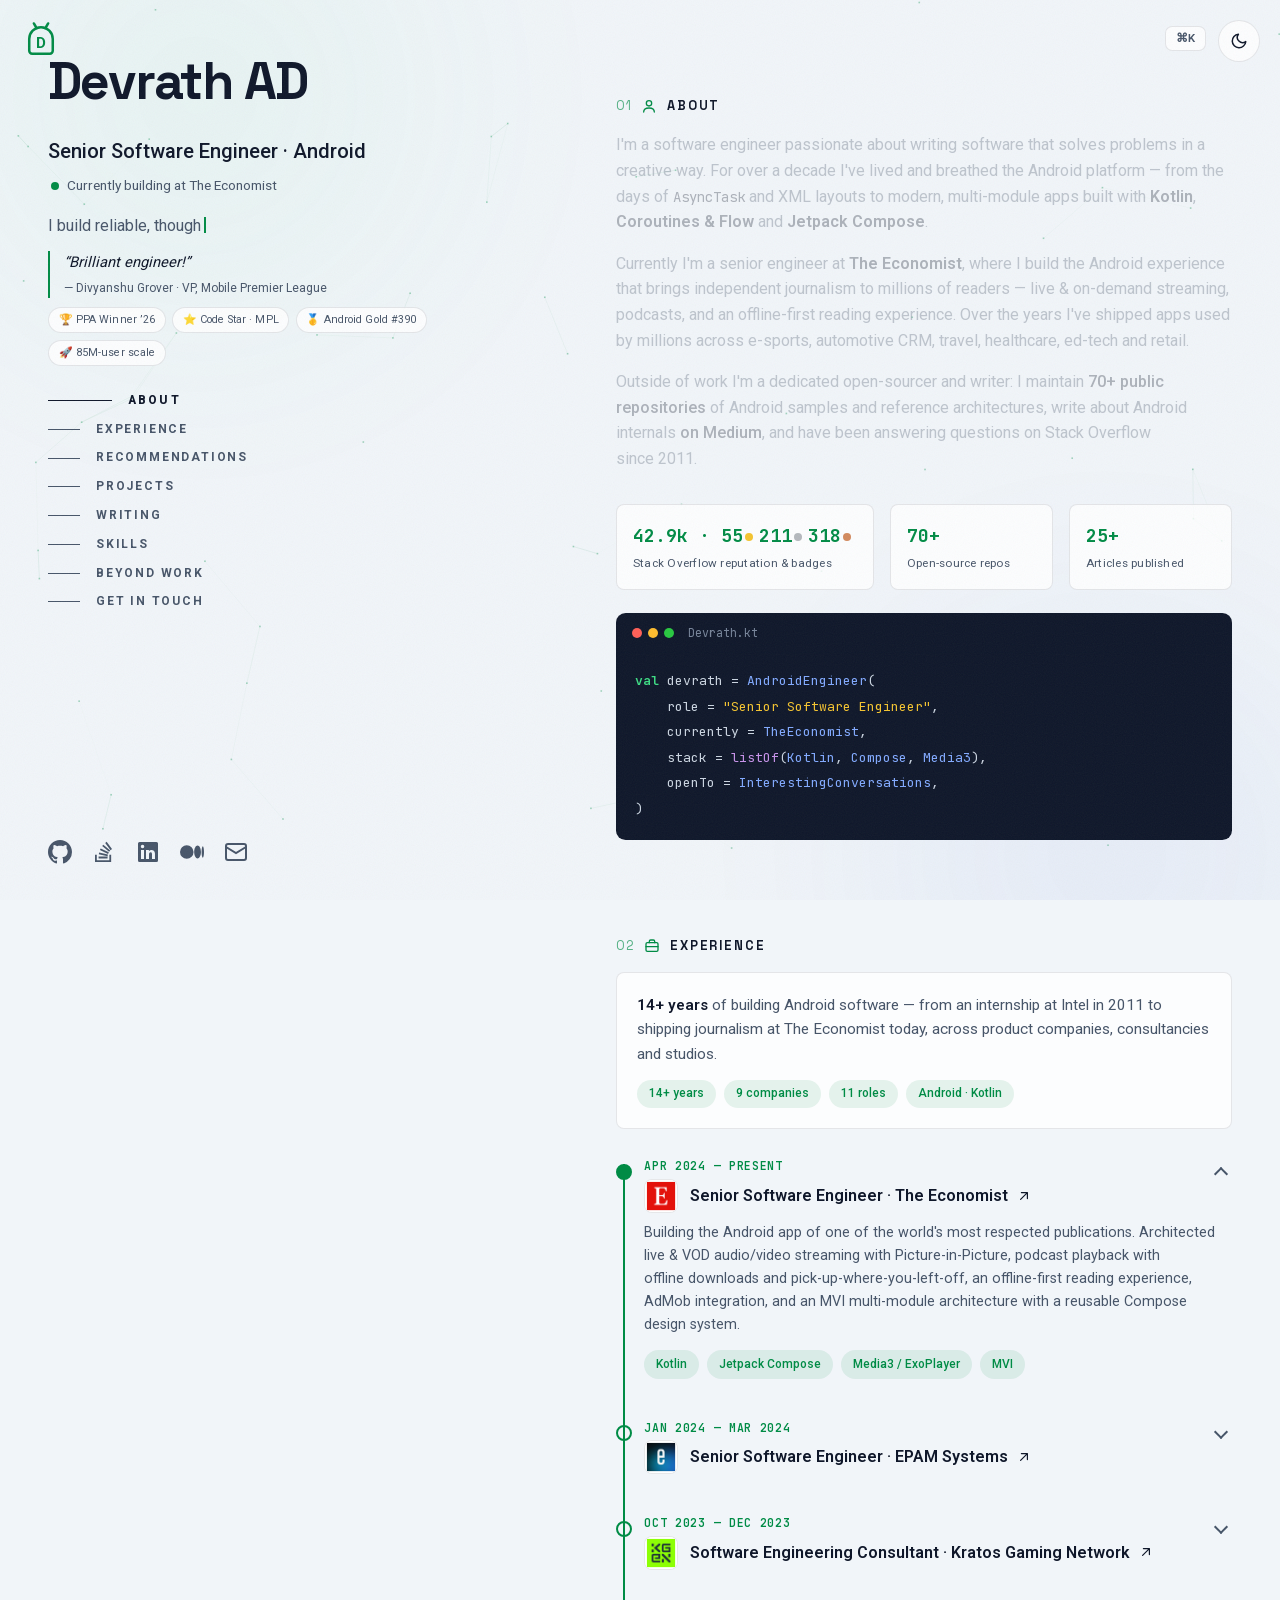
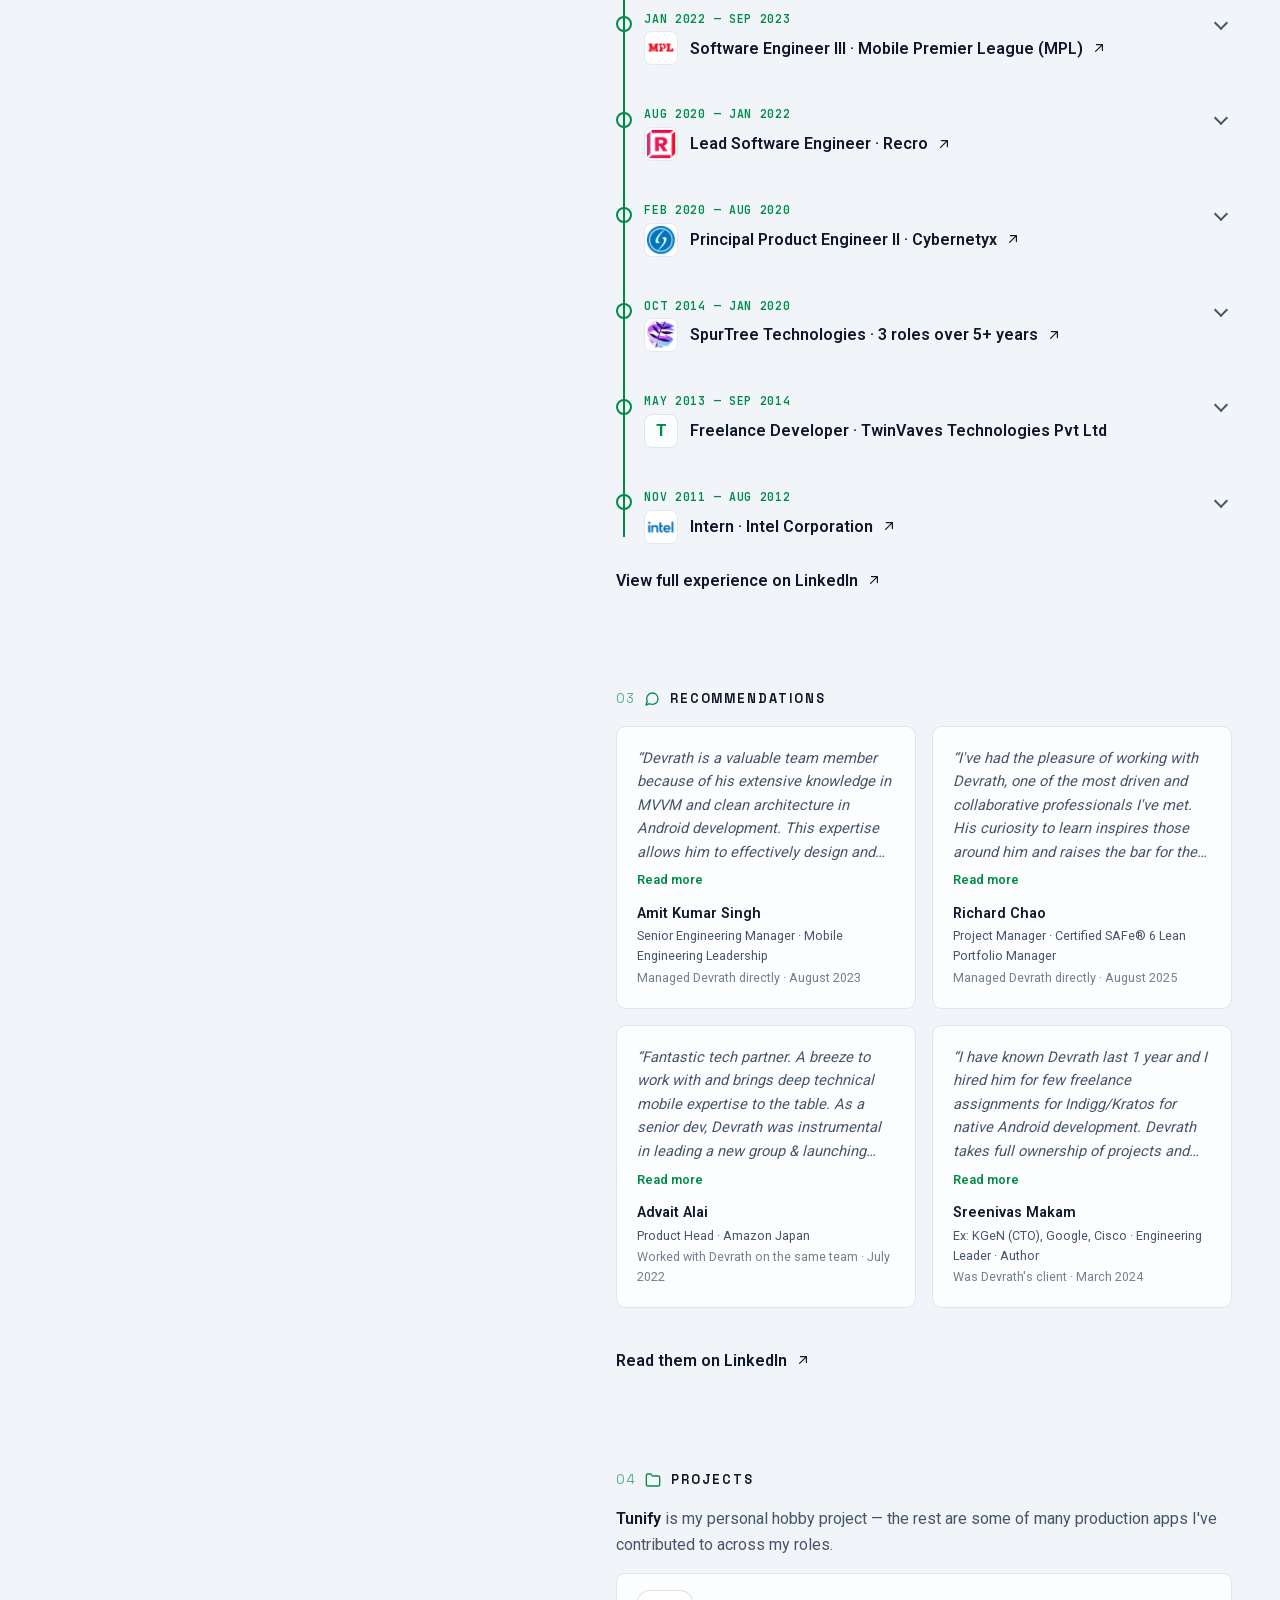
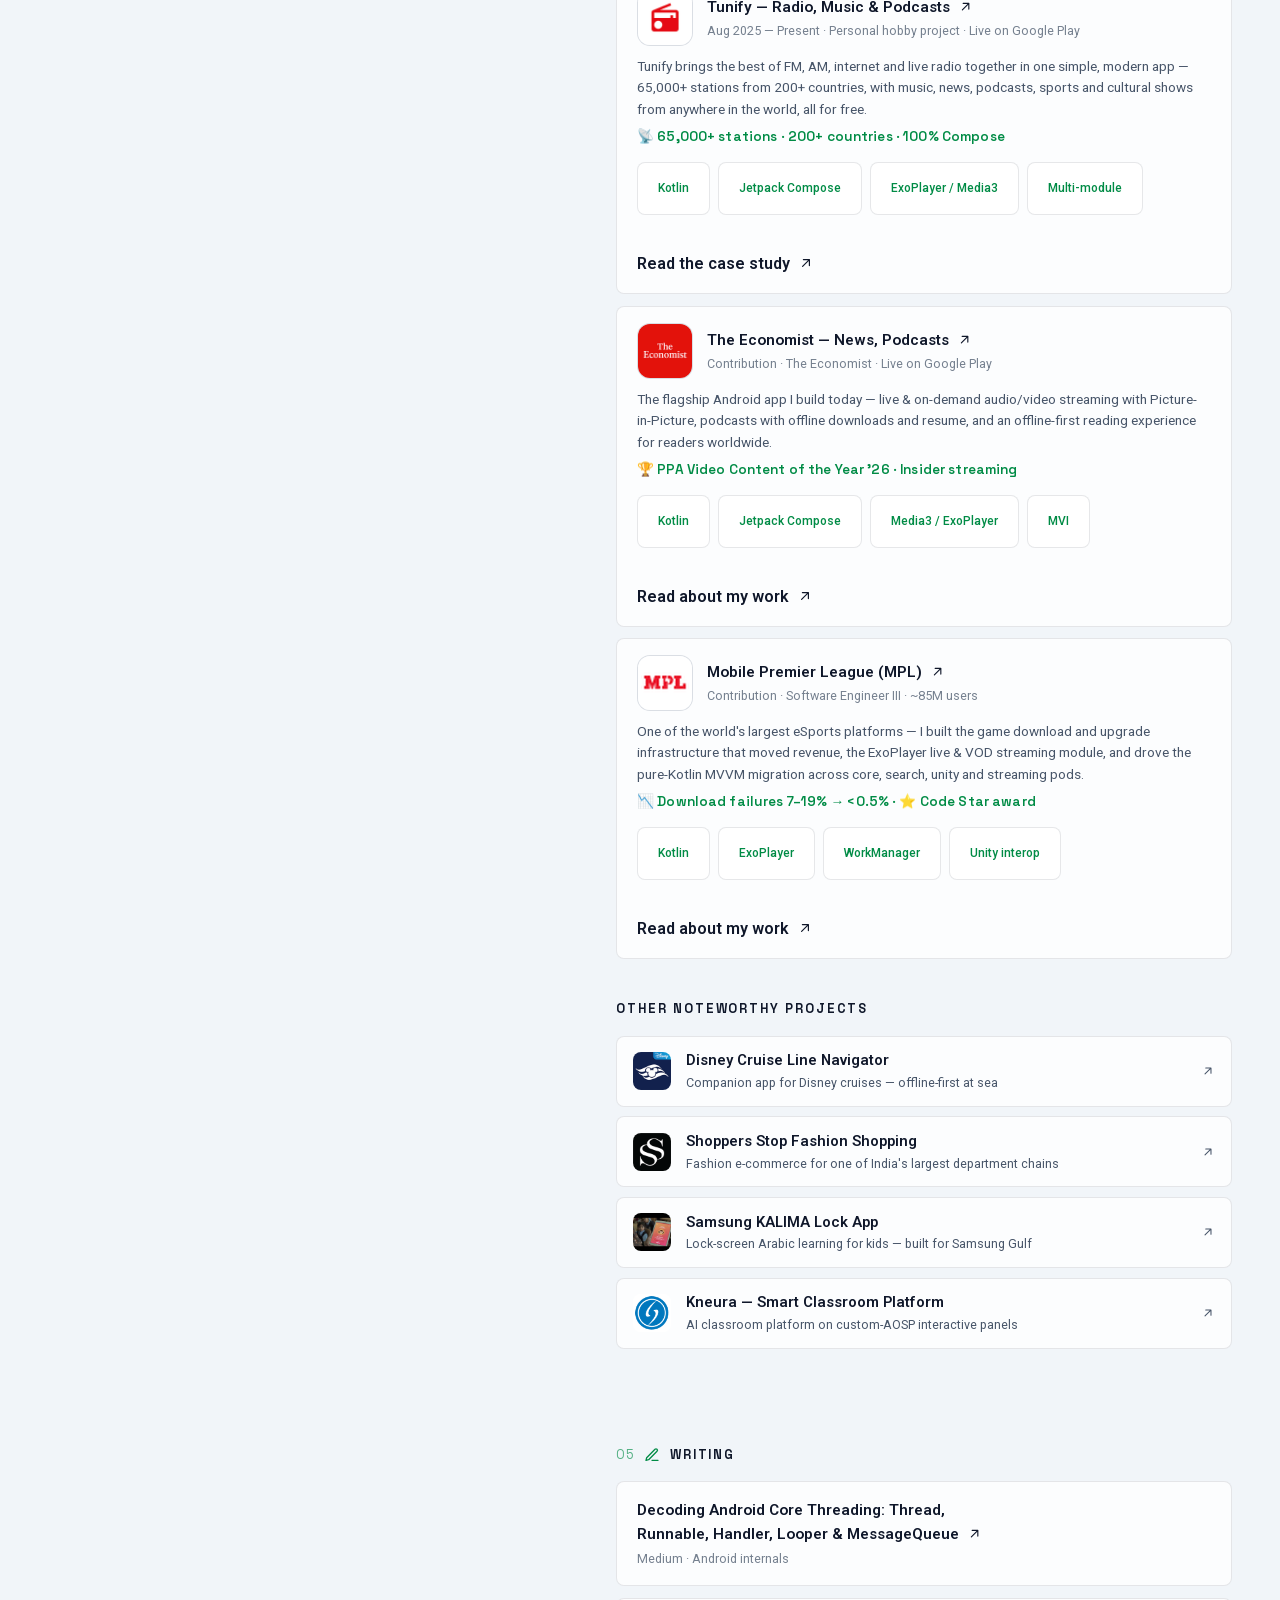
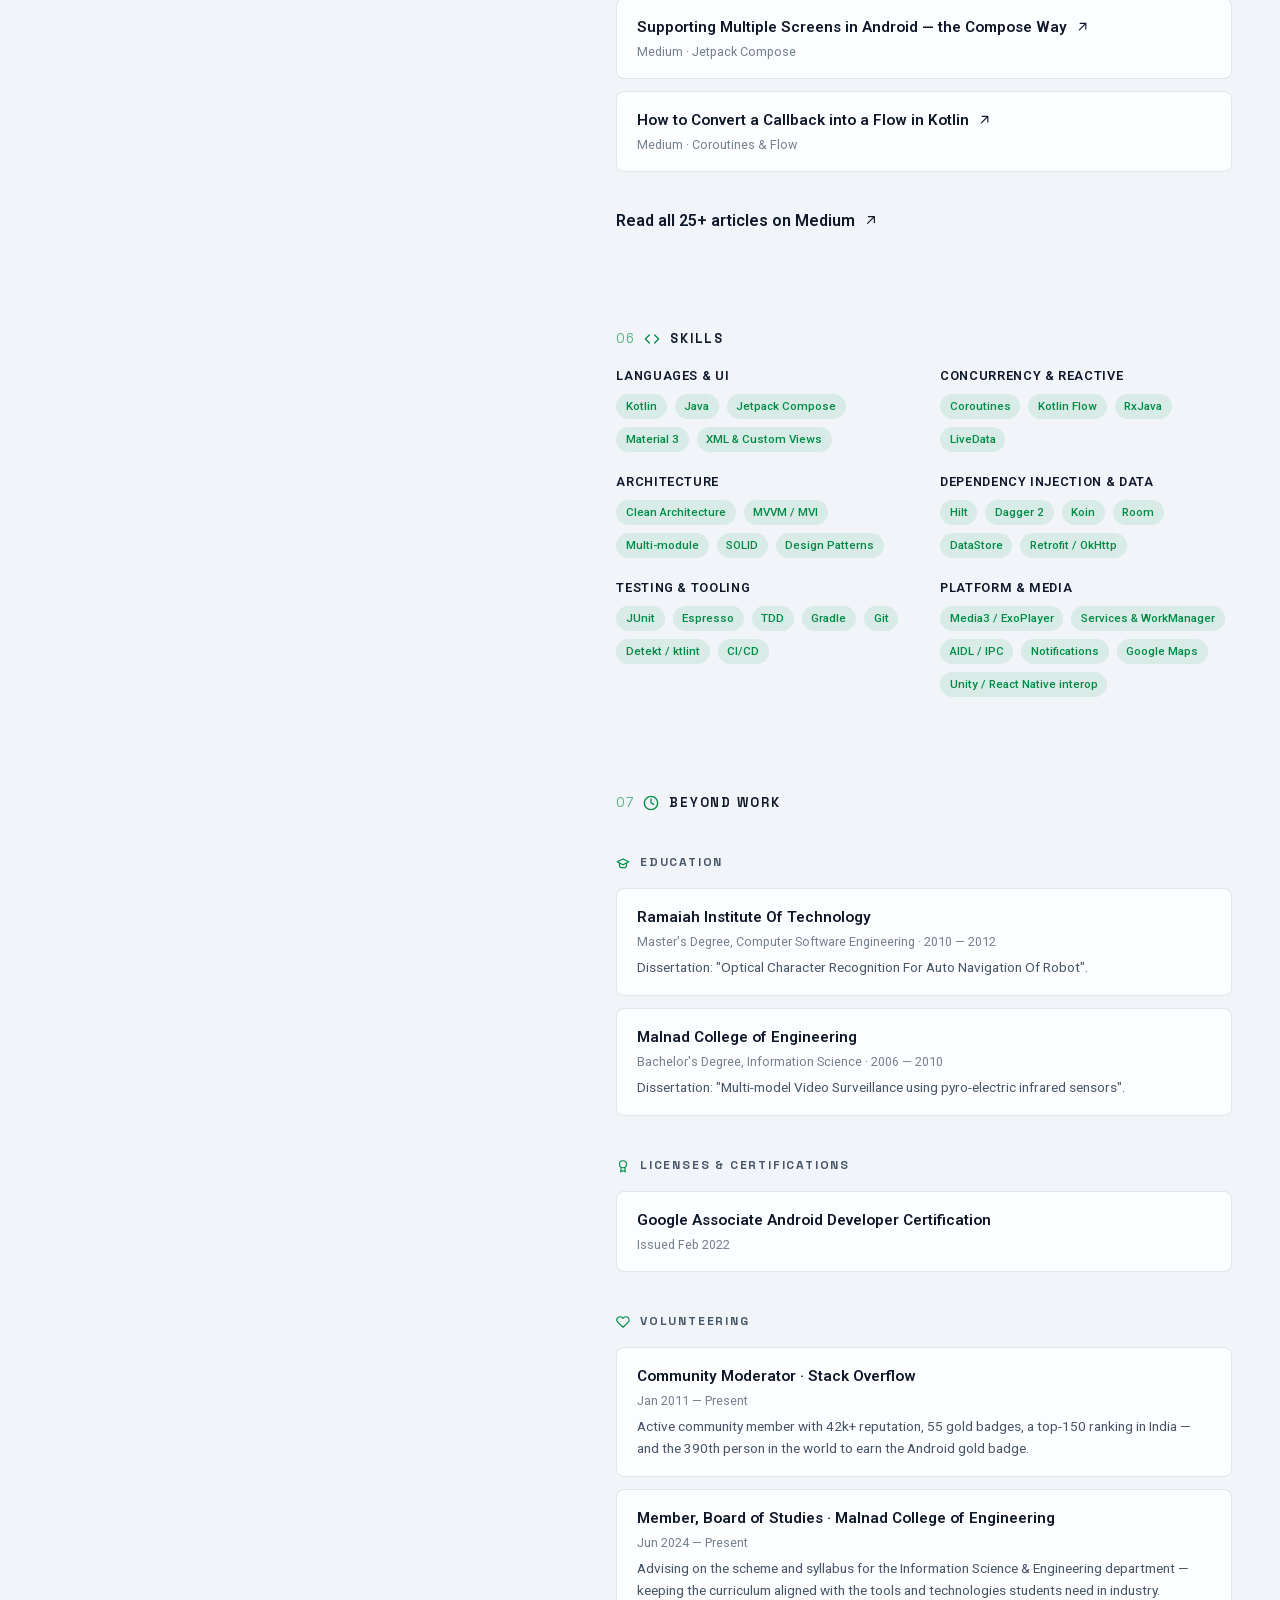
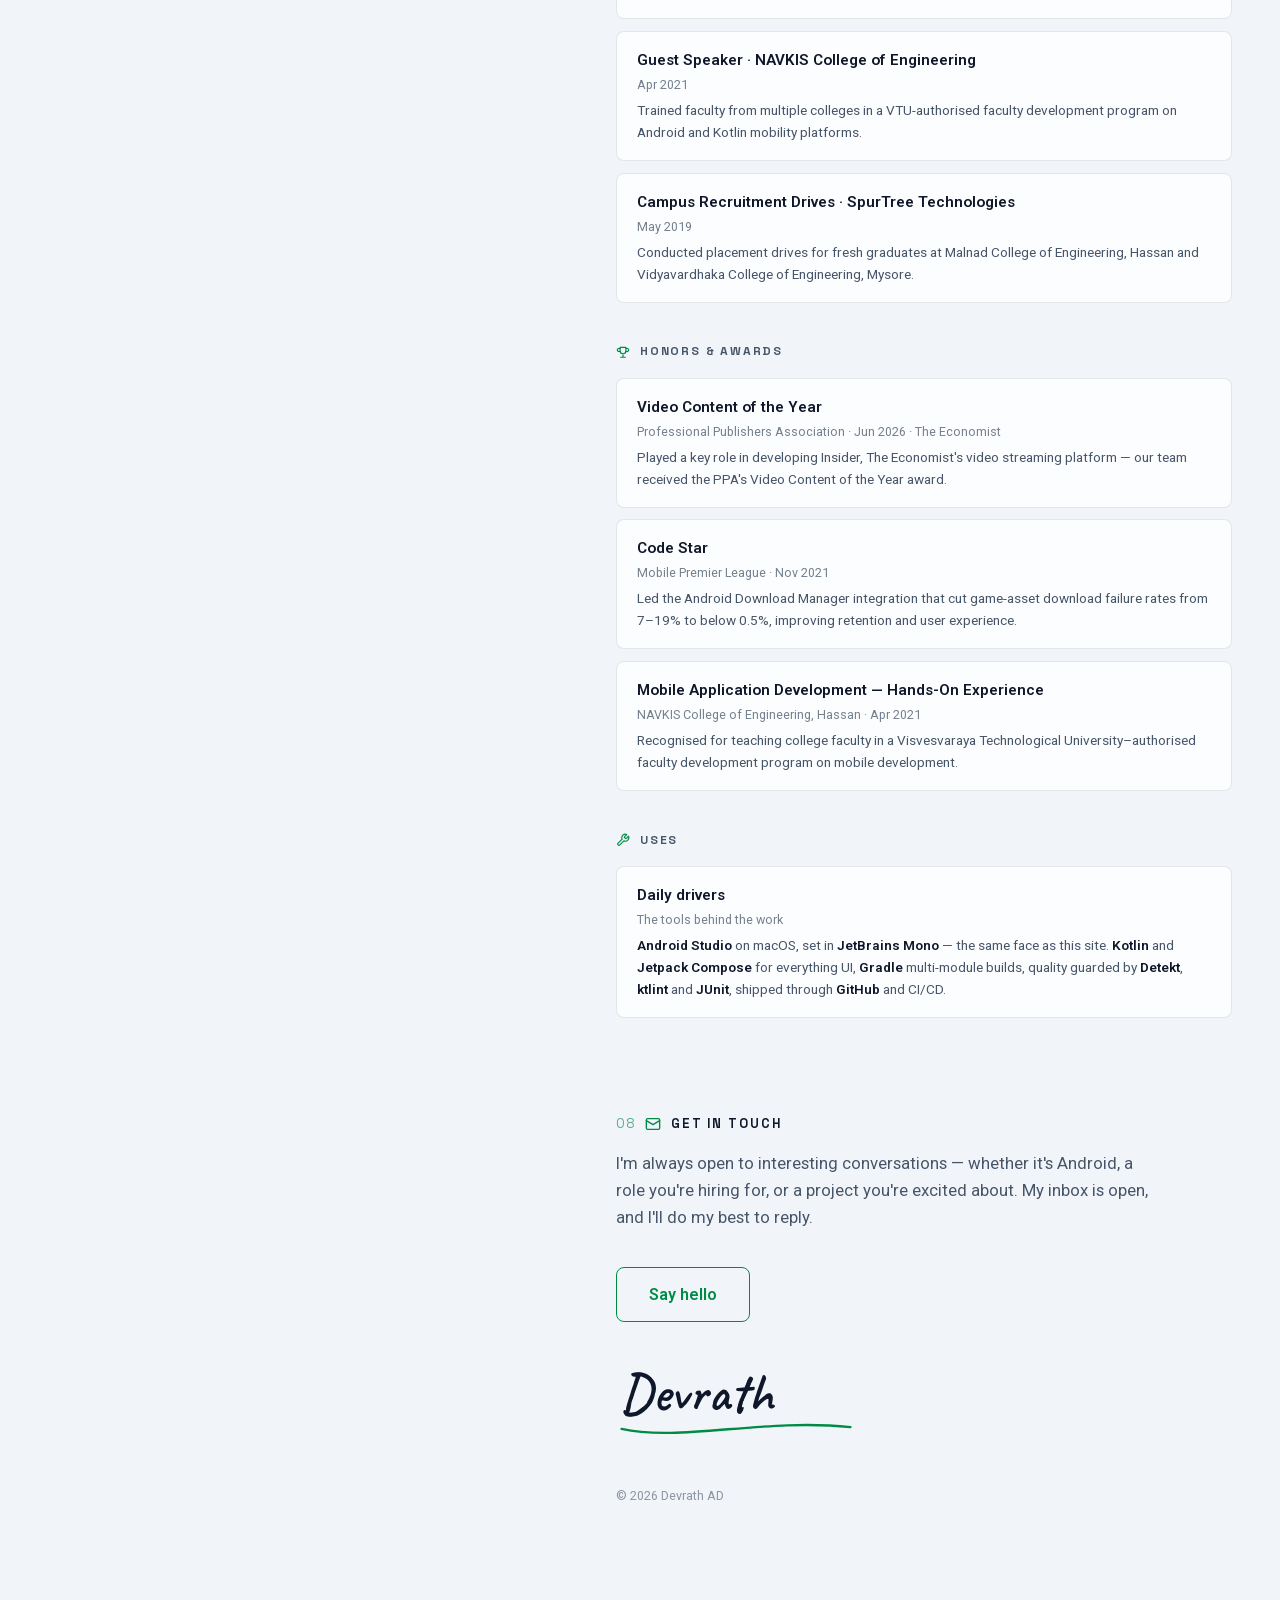
==== index.html @ 899cbca6 "New brand mark: Android head outline with D inside, replacing the hexagon - Loader, corner monogram " ====
<!DOCTYPE html>
<html lang="en">
<head>
  <meta charset="UTF-8" />
  <meta name="viewport" content="width=device-width, initial-scale=1.0" />
  <title>Devrath AD — Android Engineer</title>
  <meta name="description" content="Devrath AD is a senior software engineer specialising in Android — Kotlin, Jetpack Compose and clean architecture. Currently building at The Economist." />
  <meta name="author" content="Devrath AD" />
  <meta name="theme-color" content="#0f172a" />
  <link rel="canonical" href="https://devrath.me/" />
  <link rel="manifest" href="manifest.json" />
  <link rel="apple-touch-icon" href="icons/apple-touch-icon.png" />
  <meta property="og:title" content="Devrath AD — Android Engineer" />
  <meta property="og:description" content="Senior software engineer specialising in Android — Kotlin, Jetpack Compose and clean architecture." />
  <meta property="og:url" content="https://devrath.me" />
  <meta property="og:type" content="website" />
  <meta property="og:image" content="https://devrath.me/og-image.png?v=4" />
  <meta property="og:image:width" content="900" />
  <meta property="og:image:height" content="1200" />
  <meta name="twitter:card" content="summary_large_image" />
  <meta name="twitter:site" content="@Devrath_Dev" />
  <meta name="twitter:image" content="https://devrath.me/og-image.png?v=4" />
  <link rel="icon" href="data:image/svg+xml,<svg xmlns='http://www.w3.org/2000/svg' viewBox='0 0 24 24' fill='%233DDC84'><path d='M17.6 9.48l1.84-3.18c.16-.31.04-.69-.26-.85-.29-.15-.65-.06-.83.22l-1.88 3.24a11.46 11.46 0 0 0-8.94 0L5.65 5.67c-.19-.29-.58-.38-.87-.2-.28.18-.37.54-.22.83l1.84 3.18C3.45 11.15 1.5 13.09 1.5 16h21c0-2.91-1.95-4.85-4.9-6.52zM7 14.25c-.69 0-1.25-.56-1.25-1.25s.56-1.25 1.25-1.25 1.25.56 1.25 1.25-.56 1.25-1.25 1.25zm10 0c-.69 0-1.25-.56-1.25-1.25s.56-1.25 1.25-1.25 1.25.56 1.25 1.25-.56 1.25-1.25 1.25z'/></svg>" />
  <link rel="preload" href="fonts/roboto.woff2" as="font" type="font/woff2" crossorigin />
  <link rel="preload" href="fonts/space-grotesk.woff2" as="font" type="font/woff2" crossorigin />
  <link rel="preload" href="fonts/jetbrains-mono.woff2" as="font" type="font/woff2" crossorigin />
  <script type="application/ld+json">
  {
    "@context": "https://schema.org",
    "@type": "Person",
    "name": "Devrath AD",
    "jobTitle": "Senior Software Engineer",
    "worksFor": { "@type": "Organization", "name": "The Economist" },
    "address": { "@type": "PostalAddress", "addressLocality": "Bengaluru", "addressCountry": "IN" },
    "url": "https://devrath.me",
    "image": "https://devrath.me/og-image.png",
    "email": "mailto:devrath.dev595@gmail.com",
    "sameAs": [
      "https://github.com/devrath",
      "https://www.linkedin.com/in/devrath-ad-01b59022/",
      "https://stackoverflow.com/users/1083093/devrath",
      "https://medium.com/@devrath.dev595"
    ],
    "knowsAbout": ["Android", "Kotlin", "Jetpack Compose", "Clean Architecture"],
    "alumniOf": [
      { "@type": "CollegeOrUniversity", "name": "Ramaiah Institute Of Technology" },
      { "@type": "CollegeOrUniversity", "name": "Malnad College of Engineering" }
    ]
  }
  </script>
  <script>(()=>{const s=localStorage.getItem("theme");if(s?s==="light":matchMedia("(prefers-color-scheme: light)").matches)document.documentElement.setAttribute("data-theme","light");})();</script>
  <link rel="stylesheet" href="styles.css?v=45" />
</head>
<body class="loading">
  <a class="skip-link" href="#about">Skip to content</a>
  <div id="loader" aria-hidden="true">
    <svg viewBox="0 0 100 100" role="img" aria-label="Loading">
      <path class="hex" fill="none" stroke="currentColor" stroke-width="5" stroke-linecap="round" stroke-linejoin="round"
            d="M 22,78 L 22,50 A 28,28 0 0 1 78,50 L 78,78 A 7,7 0 0 1 71,85 L 29,85 A 7,7 0 0 1 22,78 Z M 40,25 L 33,13 M 60,25 L 67,13" />
      <text class="hex-letter" x="50" y="59" dy="0.36em" text-anchor="middle">D</text>
    </svg>
  </div>
  <noscript><style>#loader{display:none}#monogram{opacity:1 !important}</style></noscript>
  <div id="aurora" aria-hidden="true"></div>
  <canvas id="constellation" aria-hidden="true"></canvas>
  <div id="grain" aria-hidden="true"></div>
  <div id="progress" aria-hidden="true"></div>

  <a id="monogram" href="#" aria-label="Devrath AD — back to top">
    <svg viewBox="0 0 100 100" width="42" height="42" aria-hidden="true">
      <path fill="none" stroke="currentColor" stroke-width="6" stroke-linecap="round" stroke-linejoin="round" d="M 22,78 L 22,50 A 28,28 0 0 1 78,50 L 78,78 A 7,7 0 0 1 71,85 L 29,85 A 7,7 0 0 1 22,78 Z M 40,25 L 33,13 M 60,25 L 67,13" />
      <text x="50" y="59" dy="0.36em" text-anchor="middle" font-size="36" font-weight="700" fill="currentColor">D</text>
    </svg>
  </a>

  <button id="palette-hint" type="button" aria-label="Open command palette" title="Command palette">⌘K</button>

  <button id="theme-toggle" aria-label="Switch between dark and light theme" title="Toggle theme">
    <svg class="icon-sun" width="18" height="18" viewBox="0 0 24 24" fill="none" stroke="currentColor" stroke-width="2" stroke-linecap="round" aria-hidden="true"><circle cx="12" cy="12" r="4"/><path d="M12 2v2M12 20v2M4.9 4.9l1.4 1.4M17.7 17.7l1.4 1.4M2 12h2M20 12h2M4.9 19.1l1.4-1.4M17.7 6.3l1.4-1.4"/></svg>
    <svg class="icon-moon" width="18" height="18" viewBox="0 0 24 24" fill="none" stroke="currentColor" stroke-width="2" stroke-linecap="round" stroke-linejoin="round" aria-hidden="true"><path d="M21 12.79A9 9 0 1 1 11.21 3 7 7 0 0 0 21 12.79z"/></svg>
  </button>

  <div class="layout">
    <!-- ============ LEFT / HEADER ============ -->
    <header class="sidebar">
      <div>
        <h1><a href="/">Devrath&nbsp;AD</a></h1>
        <h2>Senior Software Engineer · Android</h2>
        <p class="status"><span class="status-dot" aria-hidden="true"></span>Currently building at The Economist</p>
        <p class="tagline"><span id="tagline-text">I build reliable, thoughtfully-architected Android apps with Kotlin and Jetpack Compose.</span><span id="tagline-caret" aria-hidden="true"></span></p>

        <figure class="hero-quote">
          <blockquote id="hero-quote-text">“Brilliant engineer!”</blockquote>
          <figcaption id="hero-quote-by">— Divyanshu Grover · VP, Mobile Premier League</figcaption>
        </figure>

        <ul class="award-chips" aria-label="Highlights">
          <li title="Professional Publishers Association, Video Content of the Year 2026 — The Economist's Insider">🏆 PPA Winner ’26</li>
          <li title="Code Star award, Mobile Premier League">⭐ Code Star · MPL</li>
          <li title="390th person worldwide to earn the Android gold badge on Stack Overflow">🥇 Android Gold #390</li>
          <li title="Built broadcast streaming and the download pipeline for Mobile Premier League's ~85-million-user platform">🚀 85M-user scale</li>
        </ul>

        <nav class="site-nav" aria-label="In-page navigation">
          <ul>
            <li><a class="nav-link active" href="#about"><span class="nav-line"></span><span class="nav-text">About</span></a></li>
            <li><a class="nav-link" href="#experience"><span class="nav-line"></span><span class="nav-text">Experience</span></a></li>
            <li><a class="nav-link" href="#recommendations"><span class="nav-line"></span><span class="nav-text">Recommendations</span></a></li>
            <li><a class="nav-link" href="#projects"><span class="nav-line"></span><span class="nav-text">Projects</span></a></li>
            <li><a class="nav-link" href="#writing"><span class="nav-line"></span><span class="nav-text">Writing</span></a></li>
            <li><a class="nav-link" href="#skills"><span class="nav-line"></span><span class="nav-text">Skills</span></a></li>
            <li><a class="nav-link" href="#beyond"><span class="nav-line"></span><span class="nav-text">Beyond Work</span></a></li>
            <li><a class="nav-link" href="#contact"><span class="nav-line"></span><span class="nav-text">Get In Touch</span></a></li>
          </ul>
        </nav>
      </div>

      <ul class="socials" aria-label="Social links">
        <li><a href="https://github.com/devrath" target="_blank" rel="noreferrer" title="GitHub">
          <svg viewBox="0 0 16 16" width="24" height="24" fill="currentColor" aria-hidden="true"><path d="M8 0C3.58 0 0 3.58 0 8c0 3.54 2.29 6.53 5.47 7.59.4.07.55-.17.55-.38 0-.19-.01-.82-.01-1.49-2.01.37-2.53-.49-2.69-.94-.09-.23-.48-.94-.82-1.13-.28-.15-.68-.52-.01-.53.63-.01 1.08.58 1.23.82.72 1.21 1.87.87 2.33.66.07-.52.28-.87.51-1.07-1.78-.2-3.64-.89-3.64-3.95 0-.87.31-1.59.82-2.15-.08-.2-.36-1.02.08-2.12 0 0 .67-.21 2.2.82.64-.18 1.32-.27 2-.27.68 0 1.36.09 2 .27 1.53-1.04 2.2-.82 2.2-.82.44 1.1.16 1.92.08 2.12.51.56.82 1.27.82 2.15 0 3.07-1.87 3.75-3.65 3.95.29.25.54.73.54 1.48 0 1.07-.01 1.93-.01 2.2 0 .21.15.46.55.38A8.012 8.012 0 0 0 16 8c0-4.42-3.58-8-8-8z"/></svg>
        </a></li>
        <li><a href="https://stackoverflow.com/users/1083093/devrath" target="_blank" rel="noreferrer" title="Stack Overflow">
          <svg viewBox="0 0 24 24" width="24" height="24" fill="currentColor" aria-hidden="true"><path d="M17.36 20.2v-5.38h1.79V22H3v-7.18h1.8v5.38h12.56zM6.77 14.32l.37-1.76 8.79 1.85-.37 1.76-8.79-1.85zm1.16-4.21.76-1.61 8.14 3.78-.76 1.62-8.14-3.79zm2.26-3.99 1.15-1.38 6.9 5.76-1.15 1.37-6.9-5.75zm4.45-4.25 5.36 7.21-1.44 1.07-5.36-7.21 1.44-1.07zM6.59 18.41v-1.8h8.98v1.8H6.59z"/></svg>
        </a></li>
        <li><a href="https://www.linkedin.com/in/devrath-ad-01b59022/" target="_blank" rel="noreferrer" title="LinkedIn">
          <svg viewBox="0 0 24 24" width="24" height="24" fill="currentColor" aria-hidden="true"><path d="M20.5 2h-17A1.5 1.5 0 0 0 2 3.5v17A1.5 1.5 0 0 0 3.5 22h17a1.5 1.5 0 0 0 1.5-1.5v-17A1.5 1.5 0 0 0 20.5 2zM8 19H5v-9h3zM6.5 8.25A1.75 1.75 0 1 1 8.3 6.5a1.78 1.78 0 0 1-1.8 1.75zM19 19h-3v-4.74c0-1.42-.6-1.93-1.38-1.93A1.74 1.74 0 0 0 13 14.19a.66.66 0 0 0 0 .14V19h-3v-9h2.9v1.3a3.11 3.11 0 0 1 2.7-1.4c1.55 0 3.36.86 3.36 3.66z"/></svg>
        </a></li>
        <li><a href="https://medium.com/@devrath.dev595" target="_blank" rel="noreferrer" title="Medium">
          <svg viewBox="0 0 24 24" width="24" height="24" fill="currentColor" aria-hidden="true"><path d="M13.54 12a6.8 6.8 0 0 1-6.77 6.82A6.8 6.8 0 0 1 0 12a6.8 6.8 0 0 1 6.77-6.82A6.8 6.8 0 0 1 13.54 12zm7.42 0c0 3.54-1.51 6.42-3.38 6.42-1.87 0-3.39-2.88-3.39-6.42s1.52-6.42 3.39-6.42 3.38 2.88 3.38 6.42M24 12c0 3.17-.53 5.75-1.19 5.75-.66 0-1.19-2.58-1.19-5.75s.53-5.75 1.19-5.75C23.47 6.25 24 8.83 24 12z"/></svg>
        </a></li>
        <li><a href="mailto:devrath.dev595@gmail.com" title="Email">
          <svg viewBox="0 0 24 24" width="24" height="24" fill="none" stroke="currentColor" stroke-width="2" aria-hidden="true"><rect x="2" y="4" width="20" height="16" rx="2"/><path d="m22 7-10 6L2 7"/></svg>
        </a></li>
      </ul>
    </header>

    <!-- ============ RIGHT / CONTENT ============ -->
    <main class="content">
      <!-- ABOUT -->
      <section id="about" aria-label="About me">
        <div class="section-heading">
          <h3>
            <svg class="sh-icon" width="16" height="16" viewBox="0 0 24 24" fill="none" stroke="currentColor" stroke-width="2" stroke-linecap="round" stroke-linejoin="round" aria-hidden="true"><circle cx="12" cy="8" r="4"/><path d="M4 21c0-4 4-6 8-6s8 2 8 6"/></svg>
            About
          </h3>
        </div>
        <p>
          I'm a software engineer passionate about writing software that solves
          problems in a creative way. For over a decade I've lived and breathed
          the Android platform — from the days of <code>AsyncTask</code> and XML
          layouts to modern, multi-module apps built with
          <strong>Kotlin</strong>, <strong>Coroutines &amp; Flow</strong> and
          <strong>Jetpack Compose</strong>.
        </p>
        <p>
          Currently I'm a senior engineer at <a href="https://www.economist.com" target="_blank" rel="noreferrer"><strong>The Economist</strong></a>,
          where I build the Android experience that brings independent
          journalism to millions of readers — live &amp; on-demand streaming,
          podcasts, and an offline-first reading experience. Over the years
          I've shipped apps used by millions across e-sports, automotive CRM,
          travel, healthcare, ed-tech and retail.
        </p>
        <p>
          Outside of work I'm a dedicated open-sourcer and writer: I maintain
          <a href="https://github.com/devrath" target="_blank" rel="noreferrer">70+ public repositories</a>
          of Android samples and reference architectures, write about Android
          internals <a href="https://medium.com/@devrath.dev595" target="_blank" rel="noreferrer">on Medium</a>,
          and have been answering questions on Stack Overflow since 2011.
        </p>

        <div class="stats" role="list">
          <div class="stat" role="listitem">
            <span class="stat-value" id="stat-so">42.9k · 55<span class="badge-dot gold"></span>211<span class="badge-dot silver"></span>318<span class="badge-dot bronze"></span></span>
            <span class="stat-label">Stack Overflow reputation &amp; badges</span>
          </div>
          <div class="stat" role="listitem">
            <span class="stat-value" id="stat-repos">70+</span>
            <span class="stat-label">Open-source repos</span>
          </div>
          <div class="stat" role="listitem">
            <span class="stat-value">25+</span>
            <span class="stat-label">Articles published</span>
          </div>
        </div>


        <div class="code-card" aria-label="Kotlin snippet describing Devrath">
          <div class="code-bar"><span class="dot r"></span><span class="dot y"></span><span class="dot g"></span><span class="code-file">Devrath.kt</span></div>
          <pre><code><span class="kw">val</span> devrath = <span class="ty">AndroidEngineer</span>(
    role = <span class="st">"Senior Software Engineer"</span>,
    currently = <span class="ty">TheEconomist</span>,
    stack = <span class="fn">listOf</span>(<span class="ty">Kotlin</span>, <span class="ty">Compose</span>, <span class="ty">Media3</span>),
    openTo = <span class="ty">InterestingConversations</span>,
)</code></pre>
        </div>
      </section>

      <!-- EXPERIENCE (career tree: newest at top, roots at the bottom) -->
      <section id="experience" aria-label="Work experience">
        <div class="section-heading">
          <h3>
            <svg class="sh-icon" width="16" height="16" viewBox="0 0 24 24" fill="none" stroke="currentColor" stroke-width="2" stroke-linecap="round" stroke-linejoin="round" aria-hidden="true"><rect x="3" y="7" width="18" height="13" rx="2"/><path d="M8 7V5a2 2 0 0 1 2-2h4a2 2 0 0 1 2 2v2"/><path d="M3 13h18"/></svg>
            Experience
          </h3>
        </div>

        <div class="tl-summary">
          <p>
            <strong>14+ years</strong> of building Android software — from an
            internship at Intel in 2011 to shipping journalism at The Economist
            today, across product companies, consultancies and studios.
          </p>
          <ul class="pills">
            <li>14+ years</li><li>9 companies</li><li>11 roles</li><li>Android · Kotlin</li>
          </ul>
        </div>

        <ol class="timeline">
          <li class="tl-node">
            <details class="tl-details" open>
              <summary>
                <span class="tl-date">Apr 2024 — Present</span>
                <div class="tl-head" data-tip="2 yrs 4 mos"><img class="co-logo" src="icons/co-economist.png" alt="" width="34" height="34" loading="lazy" /><h4><a href="https://www.economist.com/" target="_blank" rel="noreferrer">Senior Software Engineer · The Economist <svg class="arrow" viewBox="0 0 20 20" fill="currentColor" aria-hidden="true"><path fill-rule="evenodd" d="M5.22 14.78a.75.75 0 0 0 1.06 0l7.22-7.22v5.69a.75.75 0 0 0 1.5 0v-7.5a.75.75 0 0 0-.75-.75h-7.5a.75.75 0 0 0 0 1.5h5.69l-7.22 7.22a.75.75 0 0 0 0 1.06z"/></svg></a></h4></div>
              </summary>
              <div class="tl-body">
                <p>Building the Android app of one of the world's most respected publications. Architected live &amp; VOD audio/video streaming with Picture-in-Picture, podcast playback with offline downloads and pick-up-where-you-left-off, an offline-first reading experience, AdMob integration, and an MVI multi-module architecture with a reusable Compose design system.</p>
                <ul class="pills"><li>Kotlin</li><li>Jetpack Compose</li><li>Media3 / ExoPlayer</li><li>MVI</li></ul>
              </div>
            </details>
          </li>

          <li class="tl-node">
            <details class="tl-details">
              <summary>
                <span class="tl-date">Jan 2024 — Mar 2024</span>
                <div class="tl-head" data-tip="3 mos"><img class="co-logo" src="icons/co-epam.png" alt="" width="34" height="34" loading="lazy" /><h4><a href="https://www.epam.com/" target="_blank" rel="noreferrer">Senior Software Engineer · EPAM Systems <svg class="arrow" viewBox="0 0 20 20" fill="currentColor" aria-hidden="true"><path fill-rule="evenodd" d="M5.22 14.78a.75.75 0 0 0 1.06 0l7.22-7.22v5.69a.75.75 0 0 0 1.5 0v-7.5a.75.75 0 0 0-.75-.75h-7.5a.75.75 0 0 0 0 1.5h5.69l-7.22 7.22a.75.75 0 0 0 0 1.06z"/></svg></a></h4></div>
              </summary>
              <div class="tl-body">
                <p>Implemented MVI architecture with Jetpack Compose, led hiring and onboarding for the team, and mentored junior engineers to support their career development.</p>
                <ul class="pills"><li>Kotlin</li><li>Jetpack Compose</li><li>MVI</li><li>Mentoring</li></ul>
              </div>
            </details>
          </li>

          <li class="tl-node">
            <details class="tl-details">
              <summary>
                <span class="tl-date">Oct 2023 — Dec 2023</span>
                <div class="tl-head" data-tip="3 mos"><img class="co-logo" src="icons/co-kgen.png" alt="" width="34" height="34" loading="lazy" /><h4><a href="https://kgen.io/" target="_blank" rel="noreferrer">Software Engineering Consultant · Kratos Gaming Network <svg class="arrow" viewBox="0 0 20 20" fill="currentColor" aria-hidden="true"><path fill-rule="evenodd" d="M5.22 14.78a.75.75 0 0 0 1.06 0l7.22-7.22v5.69a.75.75 0 0 0 1.5 0v-7.5a.75.75 0 0 0-.75-.75h-7.5a.75.75 0 0 0 0 1.5h5.69l-7.22 7.22a.75.75 0 0 0 0 1.06z"/></svg></a></h4></div>
              </summary>
              <div class="tl-body">
                <p>Led the go-to-market strategy for Jetpack Compose adoption and designed the integration of a game into a legacy codebase with modern Android components — coordinating sprint planning and technical feasibility with project management.</p>
                <ul class="pills"><li>Kotlin</li><li>Jetpack Compose</li><li>Gaming</li></ul>
              </div>
            </details>
          </li>

          <li class="tl-node">
            <details class="tl-details">
              <summary>
                <span class="tl-date">Jan 2022 — Sep 2023</span>
                <div class="tl-head" data-tip="1 yr 9 mos"><img class="co-logo" src="icons/co-mpl.png" alt="" width="34" height="34" loading="lazy" /><h4><a href="https://www.mpl.live/" target="_blank" rel="noreferrer">Software Engineer III · Mobile Premier League (MPL) <svg class="arrow" viewBox="0 0 20 20" fill="currentColor" aria-hidden="true"><path fill-rule="evenodd" d="M5.22 14.78a.75.75 0 0 0 1.06 0l7.22-7.22v5.69a.75.75 0 0 0 1.5 0v-7.5a.75.75 0 0 0-.75-.75h-7.5a.75.75 0 0 0 0 1.5h5.69l-7.22 7.22a.75.75 0 0 0 0 1.06z"/></svg></a></h4></div>
              </summary>
              <div class="tl-body">
                <p>Built for one of the world's largest eSports mobile platforms, serving ~85 million users: developed the broadcast-streaming module for live tournaments, bridged Android native with React Native and Unity, built a parallel high-speed downloader with WorkManager, and spearheaded Kotlin and DI adoption.</p>
                <p class="stat-line">📉 Game-asset download failures: 7–19% → &lt;0.5%</p>
                <ul class="pills"><li>Kotlin</li><li>Streaming</li><li>Unity / React Native interop</li><li>Scale</li></ul>
              </div>
            </details>
          </li>

          <li class="tl-node">
            <details class="tl-details">
              <summary>
                <span class="tl-date">Aug 2020 — Jan 2022</span>
                <div class="tl-head" data-tip="1 yr 6 mos"><img class="co-logo" src="icons/co-recro.png" alt="" width="34" height="34" loading="lazy" /><h4><a href="https://www.recro.io/" target="_blank" rel="noreferrer">Lead Software Engineer · Recro <svg class="arrow" viewBox="0 0 20 20" fill="currentColor" aria-hidden="true"><path fill-rule="evenodd" d="M5.22 14.78a.75.75 0 0 0 1.06 0l7.22-7.22v5.69a.75.75 0 0 0 1.5 0v-7.5a.75.75 0 0 0-.75-.75h-7.5a.75.75 0 0 0 0 1.5h5.69l-7.22 7.22a.75.75 0 0 0 0 1.06z"/></svg></a></h4></div>
              </summary>
              <div class="tl-body">
                <p>Led a large-scale refactor from MVC to MVVM with modularity and automated testing at the core, and delivered <a href="https://play.google.com/store/apps/details?id=com.dealersocket.crm" target="_blank" rel="noreferrer">DealerSocket CRM</a> — a major mobile release for the US automotive client — working directly with client engineers, product owners and designers.</p>
                <ul class="pills"><li>Kotlin</li><li>MVVM</li><li>Team Leadership</li></ul>
              </div>
            </details>
          </li>

          <li class="tl-node">
            <details class="tl-details">
              <summary>
                <span class="tl-date">Feb 2020 — Aug 2020</span>
                <div class="tl-head" data-tip="7 mos"><img class="co-logo" src="icons/co-cybernetyx.png" alt="" width="34" height="34" loading="lazy" /><h4><a href="https://www.cybernetyx.com/" target="_blank" rel="noreferrer">Principal Product Engineer II · Cybernetyx <svg class="arrow" viewBox="0 0 20 20" fill="currentColor" aria-hidden="true"><path fill-rule="evenodd" d="M5.22 14.78a.75.75 0 0 0 1.06 0l7.22-7.22v5.69a.75.75 0 0 0 1.5 0v-7.5a.75.75 0 0 0-.75-.75h-7.5a.75.75 0 0 0 0 1.5h5.69l-7.22 7.22a.75.75 0 0 0 0 1.06z"/></svg></a></h4></div>
              </summary>
              <div class="tl-body">
                <p>Spearheaded Android development for the <a href="kneura.html">Kneura</a> blended-learning platform — an intelligent assistant that customises learning curriculums — plus a silent-update system across product variants and canvas tools for interactive classroom hardware.</p>
                <ul class="pills"><li>Kotlin</li><li>Ed-tech</li><li>Hardware Integration</li></ul>
              </div>
            </details>
          </li>

          <li class="tl-node">
            <details class="tl-details">
              <summary>
                <span class="tl-date">Oct 2014 — Jan 2020</span>
                <div class="tl-head" data-tip="5 yrs 4 mos"><img class="co-logo" src="icons/co-spurtree.png" alt="" width="34" height="34" loading="lazy" /><h4><a href="https://www.spurtreetech.com/" target="_blank" rel="noreferrer">SpurTree Technologies · 3 roles over 5+ years <svg class="arrow" viewBox="0 0 20 20" fill="currentColor" aria-hidden="true"><path fill-rule="evenodd" d="M5.22 14.78a.75.75 0 0 0 1.06 0l7.22-7.22v5.69a.75.75 0 0 0 1.5 0v-7.5a.75.75 0 0 0-.75-.75h-7.5a.75.75 0 0 0 0 1.5h5.69l-7.22 7.22a.75.75 0 0 0 0 1.06z"/></svg></a></h4></div>
              </summary>
              <div class="tl-body">
                <div class="tl-subrole">
                  <span class="tl-date">Nov 2019 — Jan 2020</span>
                  <h5>Senior Solutions Engineer</h5>
                  <p>Guided the technical roadmap with MVVM/MVC architectures, built reusable building blocks, and led recruitment for the mobile teams — including work on <a href="https://play.google.com/store/apps/details?id=com.disney.cruise.sept_goo" target="_blank" rel="noreferrer">Disney Cruise Line Navigator</a>.</p>
                </div>
                <div class="tl-subrole">
                  <span class="tl-date">Oct 2016 — Nov 2019</span>
                  <h5>Senior Technical Associate</h5>
                  <p>Led technical delivery for clients including <a href="https://play.google.com/store/apps/details?id=shoppersstop.shoppersstop" target="_blank" rel="noreferrer">Shoppers Stop</a>, Doctor 24×7, Disney and Samsung (the KALIMA lock-screen Arabic-learning app) — RxJava multithreading, Dagger 2 DI, location services and offline storage.</p>
                </div>
                <div class="tl-subrole">
                  <span class="tl-date">Oct 2014 — Sep 2016</span>
                  <h5>Technical Associate</h5>
                  <p>Full-lifecycle Android development — Activities to Services to Broadcast Receivers — with secure frontend–backend integration for consumer apps.</p>
                </div>
                <ul class="pills"><li>Java</li><li>Kotlin</li><li>RxJava</li><li>Dagger 2</li></ul>
              </div>
            </details>
          </li>

          <li class="tl-node">
            <details class="tl-details">
              <summary>
                <span class="tl-date">May 2013 — Sep 2014</span>
                <div class="tl-head" data-tip="1 yr 5 mos"><span class="co-logo co-fallback" aria-hidden="true">T</span><h4>Freelance Developer · TwinVaves Technologies Pvt Ltd</h4></div>
              </summary>
              <div class="tl-body">
                <p>Led development of the "GodiswithMe" app end-to-end — research, story-path design, development, testing, Play Store deployment and maintenance — reaching 8,000+ downloads worldwide.</p>
                <ul class="pills"><li>Android</li><li>Java</li><li>End-to-end delivery</li></ul>
              </div>
            </details>
          </li>

          <li class="tl-node">
            <details class="tl-details">
              <summary>
                <span class="tl-date">Nov 2011 — Aug 2012</span>
                <div class="tl-head" data-tip="10 mos"><img class="co-logo" src="icons/co-intel.png" alt="" width="34" height="34" loading="lazy" /><h4><a href="https://www.intel.com/content/www/us/en/homepage.html" target="_blank" rel="noreferrer">Intern · Intel Corporation <svg class="arrow" viewBox="0 0 20 20" fill="currentColor" aria-hidden="true"><path fill-rule="evenodd" d="M5.22 14.78a.75.75 0 0 0 1.06 0l7.22-7.22v5.69a.75.75 0 0 0 1.5 0v-7.5a.75.75 0 0 0-.75-.75h-7.5a.75.75 0 0 0 0 1.5h5.69l-7.22 7.22a.75.75 0 0 0 0 1.06z"/></svg></a></h4></div>
              </summary>
              <div class="tl-body">
                <p>Where it all began — helped build a recommendation engine through requirements, design, implementation and testing, and supported the IndiaEduServices pilot across colleges.</p>
                <ul class="pills"><li>Java</li><li>Data Structures</li></ul>
              </div>
            </details>
          </li>
        </ol>
        <a class="inline-cta" href="https://www.linkedin.com/in/devrath-ad-01b59022/details/experience/" target="_blank" rel="noreferrer">
          View full experience on LinkedIn
          <svg class="arrow" viewBox="0 0 20 20" fill="currentColor" aria-hidden="true"><path fill-rule="evenodd" d="M5.22 14.78a.75.75 0 0 0 1.06 0l7.22-7.22v5.69a.75.75 0 0 0 1.5 0v-7.5a.75.75 0 0 0-.75-.75h-7.5a.75.75 0 0 0 0 1.5h5.69l-7.22 7.22a.75.75 0 0 0 0 1.06z"/></svg>
        </a>
      </section>

      <!-- RECOMMENDATIONS (auto-scrolling carousel; rendered by script.js) -->
      <section id="recommendations" aria-label="Recommendations">
        <div class="section-heading">
          <h3>
            <svg class="sh-icon" width="16" height="16" viewBox="0 0 24 24" fill="none" stroke="currentColor" stroke-width="2" stroke-linecap="round" stroke-linejoin="round" aria-hidden="true"><path d="M21 11.5a8.38 8.38 0 0 1-8.5 8.5 8.5 8.5 0 0 1-3.8-.9L3 21l1.9-5.7A8.38 8.38 0 0 1 4 11.5 8.5 8.5 0 0 1 12.5 3 8.38 8.38 0 0 1 21 11.5z"/></svg>
            Recommendations
          </h3>
        </div>
        <div class="reco-grid" id="reco-grid" hidden></div>
        <p id="reco-fallback">
          Colleagues, leads and managers I've worked with have shared
          recommendations about my work over the years.
        </p>
        <a class="inline-cta" href="https://www.linkedin.com/in/devrath-ad-01b59022/details/recommendations/" target="_blank" rel="noreferrer">
          Read them on LinkedIn
          <svg class="arrow" viewBox="0 0 20 20" fill="currentColor" aria-hidden="true"><path fill-rule="evenodd" d="M5.22 14.78a.75.75 0 0 0 1.06 0l7.22-7.22v5.69a.75.75 0 0 0 1.5 0v-7.5a.75.75 0 0 0-.75-.75h-7.5a.75.75 0 0 0 0 1.5h5.69l-7.22 7.22a.75.75 0 0 0 0 1.06z"/></svg>
        </a>
      </section>

      <!-- PROJECTS -->
      <section id="projects" aria-label="Projects">
        <div class="section-heading">
          <h3>
            <svg class="sh-icon" width="16" height="16" viewBox="0 0 24 24" fill="none" stroke="currentColor" stroke-width="2" stroke-linecap="round" stroke-linejoin="round" aria-hidden="true"><path d="M22 19a2 2 0 0 1-2 2H4a2 2 0 0 1-2-2V5a2 2 0 0 1 2-2h5l2 3h9a2 2 0 0 1 2 2z"/></svg>
            Projects
          </h3>
        </div>
        <p>
          <strong>Tunify</strong> is my personal hobby project — the rest are
          some of many production apps I've contributed to across my roles.
        </p>
        <ul class="honor-list">
          <li>
            <div class="proj-head">
              <img class="proj-icon" src="icons/tunify.png" alt="" width="56" height="56" loading="lazy" />
              <div class="proj-title">
              <h4 class="vt-tunify-title">
              <a href="https://play.google.com/store/apps/details?id=com.istudio.tunify" target="_blank" rel="noreferrer">
                Tunify — Radio, Music &amp; Podcasts
                <svg class="arrow" viewBox="0 0 20 20" fill="currentColor" aria-hidden="true"><path fill-rule="evenodd" d="M5.22 14.78a.75.75 0 0 0 1.06 0l7.22-7.22v5.69a.75.75 0 0 0 1.5 0v-7.5a.75.75 0 0 0-.75-.75h-7.5a.75.75 0 0 0 0 1.5h5.69l-7.22 7.22a.75.75 0 0 0 0 1.06z"/></svg>
              </a>
            </h4>
              <span class="item-sub">Aug 2025 — Present · Personal hobby project · Live on Google Play</span>
              </div>
            </div>
            <p>
              Tunify brings the best of FM, AM, internet and live radio together
              in one simple, modern app — 65,000+ stations from 200+ countries,
              with music, news, podcasts, sports and cultural shows from
              anywhere in the world, all for free.
            </p>
            <p class="stat-line">📡 65,000+ stations · 200+ countries · 100% Compose</p>
            <ul class="pills">
              <li>Kotlin</li><li>Jetpack Compose</li><li>ExoPlayer / Media3</li><li>Multi-module</li>
            </ul>
            <a class="inline-cta" href="tunify.html">
              Read the case study
              <svg class="arrow" viewBox="0 0 20 20" fill="currentColor" aria-hidden="true"><path fill-rule="evenodd" d="M5.22 14.78a.75.75 0 0 0 1.06 0l7.22-7.22v5.69a.75.75 0 0 0 1.5 0v-7.5a.75.75 0 0 0-.75-.75h-7.5a.75.75 0 0 0 0 1.5h5.69l-7.22 7.22a.75.75 0 0 0 0 1.06z"/></svg>
            </a>
          </li>

          <li>
            <div class="proj-head">
              <img class="proj-icon" src="icons/economist.png" alt="" width="56" height="56" loading="lazy" />
              <div class="proj-title">
              <h4 class="vt-economist-title">
              <a href="https://play.google.com/store/apps/details?id=com.economist.lamarr" target="_blank" rel="noreferrer">
                The Economist — News, Podcasts
                <svg class="arrow" viewBox="0 0 20 20" fill="currentColor" aria-hidden="true"><path fill-rule="evenodd" d="M5.22 14.78a.75.75 0 0 0 1.06 0l7.22-7.22v5.69a.75.75 0 0 0 1.5 0v-7.5a.75.75 0 0 0-.75-.75h-7.5a.75.75 0 0 0 0 1.5h5.69l-7.22 7.22a.75.75 0 0 0 0 1.06z"/></svg>
              </a>
            </h4>
              <span class="item-sub">Contribution · The Economist · Live on Google Play</span>
              </div>
            </div>
            <p>The flagship Android app I build today — live &amp; on-demand audio/video streaming with Picture-in-Picture, podcasts with offline downloads and resume, and an offline-first reading experience for readers worldwide.</p>
            <p class="stat-line">🏆 PPA Video Content of the Year ’26 · Insider streaming</p>
            <ul class="pills"><li>Kotlin</li><li>Jetpack Compose</li><li>Media3 / ExoPlayer</li><li>MVI</li></ul>
            <a class="inline-cta" href="economist.html">
              Read about my work
              <svg class="arrow" viewBox="0 0 20 20" fill="currentColor" aria-hidden="true"><path fill-rule="evenodd" d="M5.22 14.78a.75.75 0 0 0 1.06 0l7.22-7.22v5.69a.75.75 0 0 0 1.5 0v-7.5a.75.75 0 0 0-.75-.75h-7.5a.75.75 0 0 0 0 1.5h5.69l-7.22 7.22a.75.75 0 0 0 0 1.06z"/></svg>
            </a>
          </li>

          <li>
            <div class="proj-head">
              <img class="proj-icon" src="icons/co-mpl.png" alt="" width="56" height="56" loading="lazy" />
              <div class="proj-title">
              <h4 class="vt-mpl-title">
              <a href="https://www.mpl.live/" target="_blank" rel="noreferrer">
                Mobile Premier League (MPL)
                <svg class="arrow" viewBox="0 0 20 20" fill="currentColor" aria-hidden="true"><path fill-rule="evenodd" d="M5.22 14.78a.75.75 0 0 0 1.06 0l7.22-7.22v5.69a.75.75 0 0 0 1.5 0v-7.5a.75.75 0 0 0-.75-.75h-7.5a.75.75 0 0 0 0 1.5h5.69l-7.22 7.22a.75.75 0 0 0 0 1.06z"/></svg>
              </a>
            </h4>
              <span class="item-sub">Contribution · Software Engineer III · ~85M users</span>
              </div>
            </div>
            <p>One of the world's largest eSports platforms — I built the game download and upgrade infrastructure that moved revenue, the ExoPlayer live &amp; VOD streaming module, and drove the pure-Kotlin MVVM migration across core, search, unity and streaming pods.</p>
            <p class="stat-line">📉 Download failures 7–19% → &lt;0.5% · ⭐ Code Star award</p>
            <ul class="pills"><li>Kotlin</li><li>ExoPlayer</li><li>WorkManager</li><li>Unity interop</li></ul>
            <a class="inline-cta" href="mpl.html">
              Read about my work
              <svg class="arrow" viewBox="0 0 20 20" fill="currentColor" aria-hidden="true"><path fill-rule="evenodd" d="M5.22 14.78a.75.75 0 0 0 1.06 0l7.22-7.22v5.69a.75.75 0 0 0 1.5 0v-7.5a.75.75 0 0 0-.75-.75h-7.5a.75.75 0 0 0 0 1.5h5.69l-7.22 7.22a.75.75 0 0 0 0 1.06z"/></svg>
            </a>
          </li>

        </ul>

        <h4 class="other-title">Other noteworthy projects</h4>
        <ul class="mini-projects">
          <li><a href="disney.html">
            <img src="icons/disney.png" alt="" width="38" height="38" loading="lazy" />
            <span class="mini-info"><strong>Disney Cruise Line Navigator</strong><span>Companion app for Disney cruises — offline-first at sea</span></span>
            <svg class="arrow" viewBox="0 0 20 20" fill="currentColor" aria-hidden="true"><path fill-rule="evenodd" d="M5.22 14.78a.75.75 0 0 0 1.06 0l7.22-7.22v5.69a.75.75 0 0 0 1.5 0v-7.5a.75.75 0 0 0-.75-.75h-7.5a.75.75 0 0 0 0 1.5h5.69l-7.22 7.22a.75.75 0 0 0 0 1.06z"/></svg>
          </a></li>
          <li><a href="https://play.google.com/store/apps/details?id=shoppersstop.shoppersstop" target="_blank" rel="noreferrer">
            <img src="icons/shoppersstop.png" alt="" width="38" height="38" loading="lazy" />
            <span class="mini-info"><strong>Shoppers Stop Fashion Shopping</strong><span>Fashion e-commerce for one of India's largest department chains</span></span>
            <svg class="arrow" viewBox="0 0 20 20" fill="currentColor" aria-hidden="true"><path fill-rule="evenodd" d="M5.22 14.78a.75.75 0 0 0 1.06 0l7.22-7.22v5.69a.75.75 0 0 0 1.5 0v-7.5a.75.75 0 0 0-.75-.75h-7.5a.75.75 0 0 0 0 1.5h5.69l-7.22 7.22a.75.75 0 0 0 0 1.06z"/></svg>
          </a></li>
          <li><a href="kalima.html">
            <img src="icons/kalima.png" alt="" width="38" height="38" loading="lazy" />
            <span class="mini-info"><strong>Samsung KALIMA Lock App</strong><span>Lock-screen Arabic learning for kids — built for Samsung Gulf</span></span>
            <svg class="arrow" viewBox="0 0 20 20" fill="currentColor" aria-hidden="true"><path fill-rule="evenodd" d="M5.22 14.78a.75.75 0 0 0 1.06 0l7.22-7.22v5.69a.75.75 0 0 0 1.5 0v-7.5a.75.75 0 0 0-.75-.75h-7.5a.75.75 0 0 0 0 1.5h5.69l-7.22 7.22a.75.75 0 0 0 0 1.06z"/></svg>
          </a></li>
          <li><a href="kneura.html">
            <img src="icons/co-cybernetyx.png" alt="" width="38" height="38" loading="lazy" />
            <span class="mini-info"><strong>Kneura — Smart Classroom Platform</strong><span>AI classroom platform on custom-AOSP interactive panels</span></span>
            <svg class="arrow" viewBox="0 0 20 20" fill="currentColor" aria-hidden="true"><path fill-rule="evenodd" d="M5.22 14.78a.75.75 0 0 0 1.06 0l7.22-7.22v5.69a.75.75 0 0 0 1.5 0v-7.5a.75.75 0 0 0-.75-.75h-7.5a.75.75 0 0 0 0 1.5h5.69l-7.22 7.22a.75.75 0 0 0 0 1.06z"/></svg>
          </a></li>
        </ul>
      </section>

      <!-- WRITING -->
      <section id="writing" aria-label="Writing">
        <div class="section-heading">
          <h3>
            <svg class="sh-icon" width="16" height="16" viewBox="0 0 24 24" fill="none" stroke="currentColor" stroke-width="2" stroke-linecap="round" stroke-linejoin="round" aria-hidden="true"><path d="M12 20h9"/><path d="M16.5 3.5a2.12 2.12 0 0 1 3 3L7 19l-4 1 1-4Z"/></svg>
            Writing
          </h3>
        </div>
        <ul class="honor-list">
          <li>
            <h4><a href="https://medium.com/@devrath.dev595/decoding-android-core-threading-concepts-on-thread-runnable-handler-looper-messagequeue-21a2f7aa6e4a" target="_blank" rel="noreferrer">Decoding Android Core Threading: Thread, Runnable, Handler, Looper &amp; MessageQueue <svg class="arrow" viewBox="0 0 20 20" fill="currentColor" aria-hidden="true"><path fill-rule="evenodd" d="M5.22 14.78a.75.75 0 0 0 1.06 0l7.22-7.22v5.69a.75.75 0 0 0 1.5 0v-7.5a.75.75 0 0 0-.75-.75h-7.5a.75.75 0 0 0 0 1.5h5.69l-7.22 7.22a.75.75 0 0 0 0 1.06z"/></svg></a></h4>
            <span class="item-sub">Medium · Android internals</span>
          </li>
          <li>
            <h4><a href="https://medium.com/@devrath.dev595/supporting-multiple-screens-in-android-devices-the-compose-way-e667b7cf5c61" target="_blank" rel="noreferrer">Supporting Multiple Screens in Android — the Compose Way <svg class="arrow" viewBox="0 0 20 20" fill="currentColor" aria-hidden="true"><path fill-rule="evenodd" d="M5.22 14.78a.75.75 0 0 0 1.06 0l7.22-7.22v5.69a.75.75 0 0 0 1.5 0v-7.5a.75.75 0 0 0-.75-.75h-7.5a.75.75 0 0 0 0 1.5h5.69l-7.22 7.22a.75.75 0 0 0 0 1.06z"/></svg></a></h4>
            <span class="item-sub">Medium · Jetpack Compose</span>
          </li>
          <li>
            <h4><a href="https://medium.com/@devrath.dev595/how-to-convert-a-callback-into-a-flow-for-android-in-kotlin-27bd4557582d" target="_blank" rel="noreferrer">How to Convert a Callback into a Flow in Kotlin <svg class="arrow" viewBox="0 0 20 20" fill="currentColor" aria-hidden="true"><path fill-rule="evenodd" d="M5.22 14.78a.75.75 0 0 0 1.06 0l7.22-7.22v5.69a.75.75 0 0 0 1.5 0v-7.5a.75.75 0 0 0-.75-.75h-7.5a.75.75 0 0 0 0 1.5h5.69l-7.22 7.22a.75.75 0 0 0 0 1.06z"/></svg></a></h4>
            <span class="item-sub">Medium · Coroutines &amp; Flow</span>
          </li>
        </ul>
        <a class="inline-cta" href="https://medium.com/@devrath.dev595" target="_blank" rel="noreferrer">Read all 25+ articles on Medium <svg class="arrow" viewBox="0 0 20 20" fill="currentColor" aria-hidden="true"><path fill-rule="evenodd" d="M5.22 14.78a.75.75 0 0 0 1.06 0l7.22-7.22v5.69a.75.75 0 0 0 1.5 0v-7.5a.75.75 0 0 0-.75-.75h-7.5a.75.75 0 0 0 0 1.5h5.69l-7.22 7.22a.75.75 0 0 0 0 1.06z"/></svg></a>
      </section>

      <!-- SKILLS -->
      <section id="skills" aria-label="Skills">
        <div class="section-heading">
          <h3>
            <svg class="sh-icon" width="16" height="16" viewBox="0 0 24 24" fill="none" stroke="currentColor" stroke-width="2" stroke-linecap="round" stroke-linejoin="round" aria-hidden="true"><polyline points="16 18 22 12 16 6"/><polyline points="8 6 2 12 8 18"/></svg>
            Skills
          </h3>
        </div>
        <div class="skills-grid">
        <div class="skill-group">
          <h4 class="skill-title">Languages &amp; UI</h4>
          <ul class="pills">
            <li>Kotlin</li><li>Java</li><li>Jetpack Compose</li><li>Material 3</li><li>XML &amp; Custom Views</li>
          </ul>
        </div>
        <div class="skill-group">
          <h4 class="skill-title">Concurrency &amp; Reactive</h4>
          <ul class="pills">
            <li>Coroutines</li><li>Kotlin Flow</li><li>RxJava</li><li>LiveData</li>
          </ul>
        </div>
        <div class="skill-group">
          <h4 class="skill-title">Architecture</h4>
          <ul class="pills">
            <li>Clean Architecture</li><li>MVVM / MVI</li><li>Multi-module</li><li>SOLID</li><li>Design Patterns</li>
          </ul>
        </div>
        <div class="skill-group">
          <h4 class="skill-title">Dependency Injection &amp; Data</h4>
          <ul class="pills">
            <li>Hilt</li><li>Dagger 2</li><li>Koin</li><li>Room</li><li>DataStore</li><li>Retrofit / OkHttp</li>
          </ul>
        </div>
        <div class="skill-group">
          <h4 class="skill-title">Testing &amp; Tooling</h4>
          <ul class="pills">
            <li>JUnit</li><li>Espresso</li><li>TDD</li><li>Gradle</li><li>Git</li><li>Detekt / ktlint</li><li>CI/CD</li>
          </ul>
        </div>
        <div class="skill-group">
          <h4 class="skill-title">Platform &amp; Media</h4>
          <ul class="pills">
            <li>Media3 / ExoPlayer</li><li>Services &amp; WorkManager</li><li>AIDL / IPC</li><li>Notifications</li><li>Google Maps</li><li>Unity / React Native interop</li>
          </ul>
        </div>
        </div>
      </section>

      <!-- EDUCATION -->
      <!-- BEYOND WORK (education · certifications · volunteering · honors) -->
      <section id="beyond" aria-label="Beyond work">
        <div class="section-heading">
          <h3>
            <svg class="sh-icon" width="16" height="16" viewBox="0 0 24 24" fill="none" stroke="currentColor" stroke-width="2" stroke-linecap="round" stroke-linejoin="round" aria-hidden="true"><circle cx="12" cy="12" r="10"/><path d="M12 6v6l4 2"/></svg>
            Beyond Work
          </h3>
        </div>
                <h4 class="beyond-sub"><svg class="sh-icon" width="16" height="16" viewBox="0 0 24 24" fill="none" stroke="currentColor" stroke-width="2" stroke-linecap="round" stroke-linejoin="round" aria-hidden="true"><path d="M22 10 12 5 2 10l10 5 10-5z"/><path d="M6 12v5c0 1.7 2.7 3 6 3s6-1.3 6-3v-5"/></svg> Education</h4>
        <ul class="honor-list">
          <li>
            <h4>Ramaiah Institute Of Technology</h4>
            <span class="item-sub">Master's Degree, Computer Software Engineering · 2010 — 2012</span>
            <p>Dissertation: "Optical Character Recognition For Auto Navigation Of Robot".</p>
          </li>
          <li>
            <h4>Malnad College of Engineering</h4>
            <span class="item-sub">Bachelor's Degree, Information Science · 2006 — 2010</span>
            <p>Dissertation: "Multi-model Video Surveillance using pyro-electric infrared sensors".</p>
          </li>
        </ul>
                <h4 class="beyond-sub"><svg class="sh-icon" width="16" height="16" viewBox="0 0 24 24" fill="none" stroke="currentColor" stroke-width="2" stroke-linecap="round" stroke-linejoin="round" aria-hidden="true"><circle cx="12" cy="9" r="6"/><path d="M9 14.5 8 22l4-2 4 2-1-7.5"/></svg> Licenses &amp; Certifications</h4>
        <ul class="honor-list">
          <li>
            <h4>Google Associate Android Developer Certification</h4>
            <span class="item-sub">Issued Feb 2022</span>
          </li>
        </ul>
                <h4 class="beyond-sub"><svg class="sh-icon" width="16" height="16" viewBox="0 0 24 24" fill="none" stroke="currentColor" stroke-width="2" stroke-linecap="round" stroke-linejoin="round" aria-hidden="true"><path d="M20.8 4.6a5.5 5.5 0 0 0-7.8 0L12 5.6l-1-1a5.5 5.5 0 0 0-7.8 7.8l1 1L12 21l7.8-7.6 1-1a5.5 5.5 0 0 0 0-7.8z"/></svg> Volunteering</h4>
        <ul class="honor-list">
          <li>
            <h4>Community Moderator · Stack Overflow</h4>
            <span class="item-sub">Jan 2011 — Present</span>
            <p>
              Active community member with 42k+ reputation, 55 gold badges,
              a top-150 ranking in India — and the 390th person in the world
              to earn the Android gold badge.
            </p>
          </li>
          <li>
            <h4>Member, Board of Studies · Malnad College of Engineering</h4>
            <span class="item-sub">Jun 2024 — Present</span>
            <p>
              Advising on the scheme and syllabus for the Information Science
              &amp; Engineering department — keeping the curriculum aligned with
              the tools and technologies students need in industry.
            </p>
          </li>
          <li>
            <h4>Guest Speaker · NAVKIS College of Engineering</h4>
            <span class="item-sub">Apr 2021</span>
            <p>
              Trained faculty from multiple colleges in a VTU-authorised
              faculty development program on Android and Kotlin mobility
              platforms.
            </p>
          </li>
          <li>
            <h4>Campus Recruitment Drives · SpurTree Technologies</h4>
            <span class="item-sub">May 2019</span>
            <p>
              Conducted placement drives for fresh graduates at Malnad College
              of Engineering, Hassan and Vidyavardhaka College of Engineering,
              Mysore.
            </p>
          </li>
        </ul>
                <h4 class="beyond-sub"><svg class="sh-icon" width="16" height="16" viewBox="0 0 24 24" fill="none" stroke="currentColor" stroke-width="2" stroke-linecap="round" stroke-linejoin="round" aria-hidden="true"><path d="M8 21h8M12 17v4"/><path d="M7 4h10v6a5 5 0 0 1-10 0V4z"/><path d="M7 6H4a2 2 0 0 0 2 5h1M17 6h3a2 2 0 0 1-2 5h-1"/></svg> Honors &amp; Awards</h4>
        <ul class="honor-list">
          <li>
            <h4>Video Content of the Year</h4>
            <span class="item-sub">Professional Publishers Association · Jun 2026 · The Economist</span>
            <p>
              Played a key role in developing Insider, The Economist's video
              streaming platform — our team received the PPA's Video Content
              of the Year award.
            </p>
          </li>
          <li>
            <h4>Code Star</h4>
            <span class="item-sub">Mobile Premier League · Nov 2021</span>
            <p>
              Led the Android Download Manager integration that cut game-asset
              download failure rates from 7–19% to below 0.5%, improving
              retention and user experience.
            </p>
          </li>
          <li>
            <h4>Mobile Application Development — Hands-On Experience</h4>
            <span class="item-sub">NAVKIS College of Engineering, Hassan · Apr 2021</span>
            <p>
              Recognised for teaching college faculty in a Visvesvaraya
              Technological University–authorised faculty development program
              on mobile development.
            </p>
          </li>
        </ul>

        <h4 class="beyond-sub"><svg class="sh-icon" width="14" height="14" viewBox="0 0 24 24" fill="none" stroke="currentColor" stroke-width="2" stroke-linecap="round" stroke-linejoin="round" aria-hidden="true"><path d="M14.7 6.3a1 1 0 0 0 0 1.4l1.6 1.6a1 1 0 0 0 1.4 0l3.77-3.77a6 6 0 0 1-7.94 7.94l-6.91 6.91a2.12 2.12 0 0 1-3-3l6.91-6.91a6 6 0 0 1 7.94-7.94l-3.76 3.76z"/></svg> Uses</h4>
        <ul class="honor-list">
          <li>
            <h4>Daily drivers</h4>
            <span class="item-sub">The tools behind the work</span>
            <p><strong>Android Studio</strong> on macOS, set in <strong>JetBrains Mono</strong> — the same face as this site. <strong>Kotlin</strong> and <strong>Jetpack Compose</strong> for everything UI, <strong>Gradle</strong> multi-module builds, quality guarded by <strong>Detekt</strong>, <strong>ktlint</strong> and <strong>JUnit</strong>, shipped through <strong>GitHub</strong> and CI/CD.</p>
          </li>
        </ul>
      </section>

      <!-- GET IN TOUCH -->
      <section id="contact" aria-label="Get in touch">
        <div class="section-heading">
          <h3>
            <svg class="sh-icon" width="16" height="16" viewBox="0 0 24 24" fill="none" stroke="currentColor" stroke-width="2" stroke-linecap="round" stroke-linejoin="round" aria-hidden="true"><rect x="2" y="4" width="20" height="16" rx="2"/><path d="m22 7-10 6L2 7"/></svg>
            Get In Touch
          </h3>
        </div>
        <p class="contact-lede">
          I'm always open to interesting conversations — whether it's Android,
          a role you're hiring for, or a project you're excited about. My
          inbox is open, and I'll do my best to reply.
        </p>
        <a class="cta-button" href="mailto:devrath.dev595@gmail.com">Say hello</a>

        <div class="signature" aria-hidden="true">
          <svg viewBox="0 0 260 96">
            <text x="4" y="58" class="sig-text">Devrath</text>
            <path class="sig-flourish" fill="none" stroke-width="2.5" stroke-linecap="round" d="M6 78 C 70 92, 160 66, 254 76" />
          </svg>
        </div>
      </section>

      <footer class="site-footer">
        <p>© <span id="footer-year">2026</span> Devrath AD</p>
        <div class="print-qr">
          <img src="qr.svg" width="92" height="92" alt="QR code linking to devrath.me" loading="lazy" />
          <span>Scan for the interactive version — devrath.me</span>
        </div>
      </footer>
    </main>
  </div>

  <div id="terminal" hidden aria-label="Terminal" role="dialog">
    <div id="term-out"></div>
    <div class="term-line"><span class="term-prompt">devrath@portfolio:~$</span><input id="term-in" type="text" autocomplete="off" spellcheck="false" aria-label="Terminal input" /></div>
  </div>

  <div id="palette" hidden role="dialog" aria-modal="true" aria-label="Command palette">
    <div class="palette-backdrop" data-close></div>
    <div class="palette-panel">
      <input id="palette-input" type="text" placeholder="Type a command or search…" autocomplete="off" spellcheck="false" aria-label="Search commands" />
      <ul id="palette-list" role="listbox"></ul>
      <footer class="palette-foot"><span>↑↓ navigate</span><span>↵ select</span><span>esc close</span></footer>
    </div>
  </div>

  <script src="script.js?v=46"></script>
</body>
</html>
---- styles.css ----
/* Self-hosted fonts (latin) */
@font-face {
  font-family: "Space Grotesk";
  font-style: normal;
  font-weight: 300 700;
  font-display: swap;
  src: url("fonts/space-grotesk.woff2") format("woff2");
}

@font-face {
  font-family: "Caveat";
  font-style: normal;
  font-weight: 600;
  font-display: swap;
  src: url("fonts/caveat.woff2") format("woff2");
}

@font-face {
  font-family: "Roboto";
  font-style: normal;
  font-weight: 100 900;
  font-display: swap;
  src: url("fonts/roboto.woff2") format("woff2");
}

@font-face {
  font-family: "JetBrains Mono";
  font-style: normal;
  font-weight: 100 800;
  font-display: swap;
  src: url("fonts/jetbrains-mono.woff2") format("woff2");
}

/* ---------- Base ---------- */
:root {
  color-scheme: dark;
  --ease: cubic-bezier(0.4, 0, 0.2, 1);
  --ease-spring: cubic-bezier(0.3, 1.8, 0.5, 1);
  --dur-quick: 0.2s;
  --dur-med: 0.45s;
  --dur-slow: 0.6s;
  --bg: #0f172a;            /* slate-900 */
  --bg-card: rgba(30, 41, 59, 0.5);
  --text: #94a3b8;          /* slate-400 */
  --text-bright: #e2e8f0;   /* slate-200 */
  --accent: #3ddc84;        /* android green */
  --pill-bg: rgba(61, 220, 132, 0.1);
  --border: rgba(148, 163, 184, 0.1);
}

* { box-sizing: border-box; margin: 0; padding: 0; }

html { scroll-behavior: smooth; }

body {
  background-color: var(--bg);
  color: var(--text);
  font-family: "Roboto", -apple-system, BlinkMacSystemFont, "Segoe UI", sans-serif;
  font-size: 1rem;
  line-height: 1.6;
  -webkit-font-smoothing: antialiased;
}

::selection { background-color: var(--accent); color: var(--bg); }

a { color: inherit; text-decoration: none; }

code {
  font-family: "JetBrains Mono", ui-monospace, "SF Mono", Menlo, monospace;
  font-size: 0.875em;
  color: var(--text-bright);
}

/* ---------- Layout ---------- */
.layout {
  position: relative;
  z-index: 1;
  max-width: 1280px;
  margin: 0 auto;
  padding: 0 1.5rem;
}

@media (min-width: 1024px) {
  .layout {
    display: flex;
    justify-content: space-between;
    gap: 1rem;
    padding: 0 3rem;
  }
}

/* ---------- Sidebar ---------- */
.sidebar {
  padding: 3rem 0 1rem;
}

@media (min-width: 1024px) {
  .sidebar {
    position: sticky;
    top: 0;
    display: flex;
    flex-direction: column;
    justify-content: space-between;
    width: 42%;
    max-height: 100vh;
    padding: 2.5rem 0 1.75rem;
  }
}

/* only screens too short for the budgeted sidebar get a scrollbar
   (a scroll container would clip the status dot's ping ring) */
@media (min-width: 1024px) and (max-height: 799px) {
  .sidebar { overflow-y: auto; }
}

.sidebar h1 {
  font-family: "Space Grotesk", "Roboto", sans-serif;
  font-size: clamp(2.5rem, 6vw, 3.25rem);
  font-weight: 700;
  letter-spacing: -0.03em;
  color: var(--text-bright);
}

.sidebar h1 a:hover { color: var(--accent); }

.sidebar h2 {
  margin-top: 0.75rem;
  font-size: 1.25rem;
  font-weight: 500;
  color: var(--text-bright);
}

.tagline {
  margin-top: 1rem;
  max-width: 20rem;
}

/* Nav */
.site-nav { display: none; }

@media (min-width: 1024px) {
  .site-nav { display: block; margin-top: 1.25rem; }
}

.site-nav ul { list-style: none; }

.nav-link {
  display: flex;
  align-items: center;
  gap: 1rem;
  padding: 0.3rem 0;
  font-size: 0.75rem;
  font-weight: 700;
  letter-spacing: 0.15em;
  text-transform: uppercase;
  color: var(--text);
}

.nav-line {
  width: 2rem;
  height: 1px;
  background-color: var(--text);
  transition: width var(--dur-quick) var(--ease), background-color var(--dur-quick) var(--ease);
}

.nav-link:hover .nav-text,
.nav-link.active .nav-text { color: var(--text-bright); }

.nav-link:hover .nav-line,
.nav-link.active .nav-line {
  width: 4rem;
  background-color: var(--text-bright);
}

/* Socials */
.socials {
  display: flex;
  gap: 1.25rem;
  list-style: none;
  margin-top: 1rem;
}

.socials a {
  display: block;
  color: var(--text);
  transition: color var(--dur-quick) var(--ease), transform var(--dur-quick) var(--ease);
}

.socials a:hover { color: var(--accent); transform: translateY(-2px); }

/* ---------- Content ---------- */
.content {
  padding: 1rem 0 6rem;
}

@media (min-width: 1024px) {
  .content { width: 52%; padding: 6rem 0; }
}

section { margin-bottom: 6rem; scroll-margin-top: 4rem; }

section:last-of-type { margin-bottom: 2rem; }

.section-heading {
  position: sticky;
  top: 0;
  z-index: 5;
  margin: 0 -1.5rem 1rem;
  padding: 1.25rem 1.5rem;
  backdrop-filter: blur(8px);
  background-color: rgba(15, 23, 42, 0.75);
}

@media (min-width: 1024px) {
  .section-heading {
    position: static;
    margin: 0 0 1rem;
    padding: 0;
    backdrop-filter: none;
    background: none;
  }
}

.section-heading h3 {
  font-family: "Space Grotesk", "Roboto", sans-serif;
  display: flex;
  align-items: center;
  gap: 0.6rem;
  font-size: 0.8rem;
  font-weight: 700;
  letter-spacing: 0.15em;
  text-transform: uppercase;
  color: var(--text-bright);
}

.sh-icon {
  width: 16px;
  height: 16px;
  flex-shrink: 0;
  color: var(--accent);
}

section > p { margin-bottom: 1rem; }

section p a {
  color: var(--text-bright);
  font-weight: 500;
  transition: color var(--dur-quick) var(--ease);
}

section p a:hover { color: var(--accent); }

section p strong { color: var(--text-bright); font-weight: 600; }

/* Stats */
.stats {
  display: grid;
  grid-template-columns: repeat(2, 1fr);
  gap: 1rem;
  margin-top: 2rem;
}

@media (min-width: 640px) {
  .stats { grid-template-columns: repeat(3, 1fr); }
}

.stat {
  padding: 1rem;
  border: 1px solid var(--border);
  border-radius: 0.5rem;
  background-color: var(--bg-card);
}

.stat-value {
  display: block;
  font-size: 1.15rem;
  font-weight: 700;
  color: var(--accent);
  white-space: nowrap;
}

.stat-label {
  display: block;
  margin-top: 0.25rem;
  font-size: 0.72rem;
  letter-spacing: 0.02em;
}

.badge-dot {
  display: inline-block;
  width: 8px;
  height: 8px;
  margin: 0 6px 0 2px;
  border-radius: 50%;
  vertical-align: middle;
}

.badge-dot.gold { background: #f4c430; }
.badge-dot.silver { background: #b4b8bd; }
.badge-dot.bronze { background: #d38a5e; }

/* ---------- Experience summary ---------- */
.tl-summary {
  padding: 1.25rem;
  margin-bottom: 1.75rem;
  border: 1px solid var(--border);
  border-radius: 0.5rem;
  background-color: var(--bg-card);
}

.tl-summary p { font-size: 0.95rem; }

.tl-summary .pills { margin-top: 0.85rem; }

/* ---------- Recommendations carousel ---------- */
.reco-carousel {
  overflow: hidden;
  margin-bottom: 1rem;
  -webkit-mask-image: linear-gradient(to right, transparent, #000 5%, #000 95%, transparent);
  mask-image: linear-gradient(to right, transparent, #000 5%, #000 95%, transparent);
}

.reco-track {
  display: flex;
  gap: 1rem;
  width: max-content;
  animation: reco-marquee var(--reco-dur, 40s) linear infinite;
}

.reco-carousel:hover .reco-track { animation-play-state: paused; }

@keyframes reco-marquee {
  to { transform: translateX(-50%); }
}

.reco-card {
  display: flex;
  flex-direction: column;
  justify-content: space-between;
  width: min(26rem, 80vw);
  flex-shrink: 0;
  padding: 1.25rem;
  border: 1px solid var(--border);
  border-radius: 0.5rem;
  background-color: var(--bg-card);
}

.reco-card blockquote {
  font-size: 0.88rem;
  font-style: italic;
  color: var(--text);
}

.reco-meta {
  display: flex;
  flex-direction: column;
  gap: 0.1rem;
  margin-top: 1rem;
}

.reco-name {
  font-size: 0.9rem;
  font-weight: 600;
  color: var(--text-bright);
}

.reco-sub { font-size: 0.78rem; }

.reco-sub.muted { color: rgba(148, 163, 184, 0.7); }

@media (prefers-reduced-motion: reduce) {
  .reco-track { animation: none; }
  .reco-carousel { overflow-x: auto; }
}

/* ---------- Experience timeline (tree) ---------- */
.timeline {
  position: relative;
  list-style: none;
  margin-top: 0.5rem;
  padding-left: 1.75rem;
}

/* trunk */
.timeline::before {
  content: "";
  position: absolute;
  top: 0.4rem;
  bottom: 0.4rem;
  left: 0.42rem;
  width: 2px;
  background: linear-gradient(
    to bottom,
    var(--accent),
    rgba(61, 220, 132, 0.15)
  );
}

.tl-node {
  position: relative;
  padding-bottom: 2.5rem;
}

.tl-node:last-child { padding-bottom: 0; }

/* branch dot */
.tl-node::before {
  content: "";
  position: absolute;
  top: 0.4rem;
  left: -1.75rem;
  width: 12px;
  height: 12px;
  border-radius: 50%;
  background-color: var(--bg);
  border: 2px solid var(--accent);
  transition: background-color var(--dur-quick) var(--ease), box-shadow var(--dur-quick) var(--ease);
}

.tl-node:hover::before {
  background-color: var(--accent);
  box-shadow: 0 0 12px rgba(61, 220, 132, 0.6);
}

.tl-node:first-child::before {
  background-color: var(--accent);
}

.tl-date {
  display: block;
  font-size: 0.72rem;
  font-weight: 600;
  letter-spacing: 0.06em;
  text-transform: uppercase;
  color: var(--accent);
  margin-bottom: 0.15rem;
}

.tl-date:empty { display: none; }

.tl-node h4 {
  font-size: 1rem;
  font-weight: 600;
  color: var(--text-bright);
}

.tl-node h4 a { transition: color var(--dur-quick) var(--ease); }

.tl-node h4 a:hover { color: var(--accent); }

.tl-node p { margin-top: 0.5rem; font-size: 0.9rem; }

.tl-node p a {
  color: var(--text-bright);
  font-weight: 500;
}

.tl-node p a:hover { color: var(--accent); }

.arrow {
  display: inline-block;
  width: 1em;
  height: 1em;
  margin-left: 0.25rem;
  vertical-align: -0.15em;
  transition: transform var(--dur-quick) var(--ease);
}

.tl-node h4 a:hover .arrow,
.inline-cta:hover .arrow {
  transform: translate(3px, -3px);
}

/* Sub-roles inside a timeline node (e.g. multiple roles at one company) */
.tl-subrole {
  margin-top: 0.9rem;
  padding-left: 1rem;
  border-left: 1px solid rgba(61, 220, 132, 0.25);
}

.tl-subrole h5 {
  font-size: 0.92rem;
  font-weight: 600;
  color: var(--text-bright);
}

.tl-subrole .tl-date { margin-bottom: 0.05rem; }

.tl-subrole p { margin-top: 0.35rem; font-size: 0.88rem; }

.tl-subrole p a { color: var(--text-bright); font-weight: 500; }

.tl-subrole p a:hover { color: var(--accent); }

/* Sub-line for list items (issuer, dates) */
.item-sub {
  display: block;
  margin-top: 0.15rem;
  font-size: 0.78rem;
  color: rgba(148, 163, 184, 0.85);
}

/* Pills */
.pills {
  display: flex;
  flex-wrap: wrap;
  gap: 0.5rem;
  list-style: none;
  margin-top: 0.85rem;
}

.pills li {
  padding: 0.3rem 0.75rem;
  border-radius: 9999px;
  background-color: var(--pill-bg);
  color: var(--accent);
  font-size: 0.75rem;
  font-weight: 500;
}

/* Skill groups */
.skill-group { margin-bottom: 1.5rem; }

.skill-group:last-of-type { margin-bottom: 0; }

.skill-group h4 {
  font-size: 0.8rem;
  font-weight: 600;
  letter-spacing: 0.05em;
  text-transform: uppercase;
  color: var(--text-bright);
  margin-bottom: 0.5rem;
}

.skill-group .pills { margin-top: 0; }

/* Honors list */
.honor-list { list-style: none; }

.honor-list li {
  padding: 1rem 1.25rem;
  margin-bottom: 0.75rem;
  border: 1px solid var(--border);
  border-radius: 0.5rem;
  background-color: var(--bg-card);
}

.honor-list h4 {
  font-size: 0.95rem;
  font-weight: 600;
  color: var(--text-bright);
}

.honor-list p {
  margin-top: 0.35rem;
  font-size: 0.85rem;
}

/* CTA links */
.inline-cta {
  display: inline-block;
  margin-top: 1.5rem;
  font-weight: 600;
  color: var(--text-bright);
  transition: color var(--dur-quick) var(--ease);
}

.inline-cta:hover { color: var(--accent); }

.cta-group {
  display: flex;
  flex-wrap: wrap;
  gap: 0 2rem;
}


/* ---------- Experience accordion ---------- */
.tl-details summary {
  list-style: none;
  cursor: pointer;
  position: relative;
  padding-right: 1.75rem;
}

.tl-details summary::-webkit-details-marker { display: none; }

.tl-details summary::after {
  content: "";
  position: absolute;
  right: 0.4rem;
  top: 0.5rem;
  width: 8px;
  height: 8px;
  border-right: 2px solid var(--text);
  border-bottom: 2px solid var(--text);
  transform: rotate(45deg);
  transition: transform var(--dur-quick) var(--ease), top var(--dur-quick) var(--ease);
}

.tl-details[open] summary::after {
  transform: rotate(225deg);
  top: 0.75rem;
}

.tl-details summary:hover h4,
.tl-details summary:hover h4 a { color: var(--accent); }

.tl-body { margin-top: 0.25rem; }

/* ---------- Compact skills grid ---------- */
.skills-grid {
  display: grid;
  grid-template-columns: 1fr;
  gap: 1.25rem 2rem;
}

@media (min-width: 640px) {
  .skills-grid { grid-template-columns: repeat(2, 1fr); }
}

.skills-grid .skill-group { margin-bottom: 0; }

.skills-grid .pills li {
  padding: 0.2rem 0.6rem;
  font-size: 0.72rem;
}

/* ---------- Premium polish ---------- */


/* Scroll reveal (class added by JS; no-JS users see everything) */
.will-reveal {
  opacity: 0;
  transform: translateY(18px);
  transition: opacity var(--dur-slow) var(--ease), transform var(--dur-slow) var(--ease);
}

.will-reveal.revealed {
  opacity: 1;
  transform: none;
}

/* Card hover lift */
.honor-list li,
.stat,
.tl-summary {
  transition: transform var(--dur-quick) var(--ease), border-color var(--dur-quick) var(--ease), box-shadow var(--dur-quick) var(--ease);
}

.honor-list li:hover,
.stat:hover {
  transform: translateY(-3px);
  border-color: rgba(61, 220, 132, 0.35);
  box-shadow: 0 8px 24px rgba(2, 6, 23, 0.45);
}

/* Accessible focus states */
a:focus-visible,
summary:focus-visible {
  outline: 2px solid var(--accent);
  outline-offset: 3px;
  border-radius: 4px;
}

/* Inline link underline on hover */
section p a:hover {
  text-decoration: underline;
  text-underline-offset: 3px;
  text-decoration-thickness: 1px;
}

/* Footer */
.site-footer {
  margin-top: 2rem;
  font-size: 0.78rem;
  color: rgba(148, 163, 184, 0.6);
}

@media (prefers-reduced-motion: reduce) {
  .will-reveal {
    opacity: 1;
    transform: none;
    transition: none;
  }
  .honor-list li:hover,
  .stat:hover { transform: none; }
}

/* ---------- Theme toggle ---------- */
#theme-toggle {
  position: fixed;
  top: 1.25rem;
  right: 1.25rem;
  z-index: 30;
  display: grid;
  place-items: center;
  width: 42px;
  height: 42px;
  border-radius: 50%;
  border: 1px solid var(--border);
  background-color: var(--bg-card);
  backdrop-filter: blur(8px);
  color: var(--text-bright);
  cursor: pointer;
  transition: color var(--dur-quick) var(--ease), border-color var(--dur-quick) var(--ease), transform var(--dur-quick) var(--ease);
}

#theme-toggle:hover {
  color: var(--accent);
  border-color: rgba(61, 220, 132, 0.35);
  transform: rotate(15deg);
}

#theme-toggle .icon-moon { display: none; }

html[data-theme="light"] #theme-toggle .icon-sun { display: none; }
html[data-theme="light"] #theme-toggle .icon-moon { display: block; }

/* ---------- Light theme ---------- */
html[data-theme="light"] {
  color-scheme: light;
  --bg: #f1f5f9;
  --bg-card: rgba(255, 255, 255, 0.8);
  --text: #475569;
  --text-bright: #0f172a;
  --accent: #0a8f4e;
  --pill-bg: rgba(10, 143, 78, 0.1);
  --border: rgba(15, 23, 42, 0.1);
}

html[data-theme="light"] .section-heading {
  background-color: rgba(241, 245, 249, 0.85);
}

html[data-theme="light"] .timeline::before {
  background: linear-gradient(to bottom, var(--accent), rgba(10, 143, 78, 0.15));
}

html[data-theme="light"] .tl-subrole {
  border-left-color: rgba(10, 143, 78, 0.3);
}

html[data-theme="light"] .tl-node:hover::before {
  box-shadow: 0 0 12px rgba(10, 143, 78, 0.45);
}

html[data-theme="light"] .honor-list li:hover,
html[data-theme="light"] .stat:hover {
  border-color: rgba(10, 143, 78, 0.35);
  box-shadow: 0 8px 24px rgba(15, 23, 42, 0.1);
}



html[data-theme="light"] .card:hover,
html[data-theme="light"] .reco-card {
  box-shadow: none;
}

html[data-theme="light"] .reco-sub.muted,
html[data-theme="light"] .item-sub {
  color: rgba(71, 85, 105, 0.75);
}

html[data-theme="light"] .site-footer {
  color: rgba(71, 85, 105, 0.6);
}

/* ---------- Project cover (trailer) ---------- */
.project-cover {
  display: block;
  margin-bottom: 2.5rem;
  border-radius: 0.75rem;
  overflow: hidden;
  border: 1px solid var(--border);
  transition: border-color var(--dur-quick) var(--ease), transform var(--dur-quick) var(--ease);
}

.project-cover img,
.project-cover video {
  display: block;
  width: 100%;
  height: auto;
}

.project-cover:hover {
  border-color: rgba(61, 220, 132, 0.45);
  transform: translateY(-2px);
}

html[data-theme="light"] .project-cover:hover {
  border-color: rgba(10, 143, 78, 0.4);
}

/* ---------- Intro loader ---------- */
body.loading { overflow: hidden; }

#loader {
  position: fixed;
  inset: 0;
  z-index: 999;
  display: grid;
  place-items: center;
  background-color: var(--bg);
  transition: background-color var(--dur-med) var(--ease);
}

#loader.done {
  background-color: transparent;
  pointer-events: none;
}

#loader svg {
  width: 90px;
  height: 90px;
  color: var(--accent);
  animation: loader-pop var(--dur-med) var(--ease) 1.45s forwards;
}

#loader .hex {
  stroke-dasharray: 300;
  stroke-dashoffset: 300;
  animation: hex-draw 1.1s ease forwards;
}

#loader .hex-letter {
  font-family: "Roboto", -apple-system, sans-serif;
  font-size: 36px;
  font-weight: 700;
  fill: var(--accent);
  opacity: 0;
  animation: hex-letter-in 0.35s ease 0.9s forwards;
}

@keyframes hex-draw {
  to { stroke-dashoffset: 0; }
}

@keyframes hex-letter-in {
  from { opacity: 0; }
  to { opacity: 1; }
}

@keyframes loader-pop {
  50% { transform: scale(1.08); }
  100% { transform: scale(1); }
}

@media (prefers-reduced-motion: reduce) {
  #loader { display: none; }
  body.loading { overflow: auto; }
}

/* ---------- Scroll progress bar ---------- */
#progress {
  position: fixed;
  top: 0;
  left: 0;
  height: 2px;
  width: 0;
  background: linear-gradient(to right, var(--accent), rgba(61, 220, 132, 0.6));
  z-index: 40;
  pointer-events: none;
}

/* ---------- Hero cascade (after the loader melts away) ---------- */
@keyframes rise {
  from { opacity: 0; transform: translateY(16px); }
  to { opacity: 1; transform: none; }
}

body.cascade .sidebar h1        { animation: rise var(--dur-med) var(--ease) both 0.05s; }
body.cascade .sidebar h2        { animation: rise var(--dur-med) var(--ease) both 0.15s; }
body.cascade .sidebar .tagline  { animation: rise var(--dur-med) var(--ease) both 0.25s; }
body.cascade .site-nav li:nth-child(1) { animation: rise var(--dur-med) var(--ease) both 0.35s; }
body.cascade .site-nav li:nth-child(2) { animation: rise var(--dur-med) var(--ease) both 0.40s; }
body.cascade .site-nav li:nth-child(3) { animation: rise var(--dur-med) var(--ease) both 0.45s; }
body.cascade .site-nav li:nth-child(4) { animation: rise var(--dur-med) var(--ease) both 0.50s; }
body.cascade .site-nav li:nth-child(5) { animation: rise var(--dur-med) var(--ease) both 0.55s; }
body.cascade .site-nav li:nth-child(6) { animation: rise var(--dur-med) var(--ease) both 0.60s; }
body.cascade .site-nav li:nth-child(7) { animation: rise var(--dur-med) var(--ease) both 0.65s; }
body.cascade .site-nav li:nth-child(8) { animation: rise var(--dur-med) var(--ease) both 0.70s; }
body.cascade .site-nav li:nth-child(9) { animation: rise var(--dur-med) var(--ease) both 0.75s; }
body.cascade .socials           { animation: rise var(--dur-med) var(--ease) both 0.85s; }

/* ---------- "Present" dot radar ping ---------- */
@keyframes dot-ping {
  0% { box-shadow: 0 0 0 0 rgba(61, 220, 132, 0.5); }
  70% { box-shadow: 0 0 0 10px rgba(61, 220, 132, 0); }
  100% { box-shadow: 0 0 0 0 rgba(61, 220, 132, 0); }
}

.tl-node:first-child::before {
  animation: dot-ping 2.6s ease-out infinite;
}

html[data-theme="light"] .tl-node:first-child::before {
  animation-name: dot-ping-light;
}

@keyframes dot-ping-light {
  0% { box-shadow: 0 0 0 0 rgba(10, 143, 78, 0.4); }
  70% { box-shadow: 0 0 0 10px rgba(10, 143, 78, 0); }
  100% { box-shadow: 0 0 0 0 rgba(10, 143, 78, 0); }
}

/* ---------- Pill micro-interaction ---------- */
.pills li {
  transition: transform var(--dur-quick) var(--ease), background-color var(--dur-quick) var(--ease);
}

.pills li:hover {
  transform: translateY(-2px);
  background-color: rgba(61, 220, 132, 0.2);
}

html[data-theme="light"] .pills li:hover {
  background-color: rgba(10, 143, 78, 0.18);
}

@media (prefers-reduced-motion: reduce) {
  #progress { display: none; }
  body.cascade .sidebar h1,
  body.cascade .sidebar h2,
  body.cascade .sidebar .tagline,
  body.cascade .site-nav li,
  body.cascade .socials { animation: none; }
  .tl-node:first-child::before { animation: none; }
  .pills li:hover { transform: none; }
}

/* ---------- Typewriter caret ---------- */
#tagline-caret {
  display: none;
  width: 2px;
  height: 1.05em;
  margin-left: 3px;
  vertical-align: -0.15em;
  background-color: var(--accent);
}

body.typing #tagline-caret {
  display: inline-block;
  animation: caret-blink 0.85s step-end infinite;
}

@keyframes caret-blink {
  50% { opacity: 0; }
}

/* ---------- 3D tilt cards ---------- */
.stat,
.honor-list li {
  will-change: transform;
}

/* ---------- Parallax cover ---------- */
.project-cover {
  overflow: hidden;
  clip-path: inset(0 round 0.75rem);
  transform: translateZ(0);
}

.project-cover img,
.project-cover video {
  transform: scale(1.12);
  will-change: transform;
}

@media (prefers-reduced-motion: reduce) {
  .project-cover img,
  .project-cover video { transform: none; }
  body.typing #tagline-caret { display: none; }
}

/* ---------- Project card icon header ---------- */
.proj-head {
  display: flex;
  align-items: center;
  gap: 0.9rem;
  margin-bottom: 0.6rem;
}

.proj-icon {
  flex-shrink: 0;
  width: 56px;
  height: 56px;
  border-radius: 13px;
  border: 1px solid var(--border);
  background-color: var(--bg);
  object-fit: cover;
}

.proj-title h4 { margin: 0; }

.proj-title .item-sub { margin-top: 0.15rem; }


/* ---------- Corner monogram ---------- */
#monogram {
  position: fixed;
  top: 1.1rem;
  left: 1.25rem;
  z-index: 30;
  color: var(--accent);
  opacity: 0;
  transition: transform var(--dur-quick) var(--ease), filter var(--dur-quick) var(--ease);
}

#monogram:hover {
  transform: scale(1.08);
  filter: drop-shadow(0 0 8px rgba(61, 220, 132, 0.5));
}

#monogram text { font-family: "Roboto", sans-serif; }

/* ---------- Get in touch ---------- */
.contact-lede {
  max-width: 34rem;
  font-size: 1.05rem;
}

.cta-button {
  display: inline-block;
  margin-top: 1.25rem;
  padding: 0.85rem 2rem;
  border: 1px solid var(--accent);
  border-radius: 0.5rem;
  color: var(--accent);
  font-weight: 600;
  transition: background-color var(--dur-quick) var(--ease), color var(--dur-quick) var(--ease), transform var(--dur-quick) var(--ease);
}

.cta-button:hover {
  background-color: var(--accent);
  color: var(--bg);
  transform: translateY(-2px);
}

/* ---------- Section numbering ---------- */
.content { counter-reset: sec; }

.content section .section-heading h3::before {
  counter-increment: sec;
  content: counter(sec, decimal-leading-zero);
  color: var(--accent);
  font-weight: 400;
  opacity: 0.65;
  letter-spacing: 0.05em;
}

/* ---------- Custom scrollbar ---------- */
html {
  scrollbar-width: thin;
  scrollbar-color: rgba(61, 220, 132, 0.35) var(--bg);
}

::-webkit-scrollbar { width: 10px; height: 10px; }
::-webkit-scrollbar-track { background: var(--bg); }
::-webkit-scrollbar-thumb {
  background: rgba(61, 220, 132, 0.3);
  border-radius: 5px;
  border: 2px solid var(--bg);
}
::-webkit-scrollbar-thumb:hover { background: rgba(61, 220, 132, 0.55); }

html[data-theme="light"] {
  scrollbar-color: rgba(10, 143, 78, 0.4) var(--bg);
}

/* ---------- Print: clean paper resume from the same content ---------- */
@media print {
  #loader, #progress, #theme-toggle, #monogram,
  .site-nav, .reco-carousel, .project-cover, .cta-button,
  #palette-hint, .resume-link, .reco-more, .carousel-dots,
  #tagline-caret { display: none !important; }

  .scrub-word { animation: none !important; opacity: 1 !important; }
  .reco-grid .reco-card.clamped blockquote { -webkit-line-clamp: unset; display: block; }

  /* Animations never run on paper — force everything to its settled state. */
  * {
    animation: none !important;
    transition: none !important;
    opacity: 1 !important;
    transform: none !important;
  }

  html { scrollbar-width: auto; }

  body {
    background: #fff !important;
    color: #1e293b !important;
    font-size: 11pt;
  }

  .layout { display: block; max-width: none; padding: 0; }
  .sidebar { position: static; width: auto; max-height: none; padding: 0 0 1rem; }
  .content { width: auto; padding: 0; }

  .sidebar h1, .sidebar h2, .section-heading h3, h4, h5,
  .stat-value, .tl-node h4, .honor-list h4, .reco-name {
    color: #0f172a !important;
  }

  section { margin-bottom: 1.6rem; break-inside: avoid-page; }

  .will-reveal { opacity: 1 !important; transform: none !important; transition: none !important; }

  .stat, .honor-list li, .tl-summary, .reco-card {
    background: #fff !important;
    border: 1px solid #cbd5e1 !important;
    break-inside: avoid;
  }

  .pills li { background: #f1f5f9 !important; color: #334155 !important; }

  .sh-icon, .stat-value, .tl-date, #visit-count { color: #0f172a !important; }

  .timeline::before { background: #94a3b8 !important; }
  .tl-node::before { border-color: #475569 !important; animation: none !important; }

  /* show destinations for the links that matter */
  .inline-cta[href]::after, .contact-lede + .cta-button[href]::after {
    content: " (" attr(href) ")";
    font-size: 0.8em;
    color: #64748b;
  }

  #reco-fallback { display: block !important; }
}

/* ---------- Status indicator ---------- */
.status {
  display: flex;
  align-items: center;
  gap: 0.5rem;
  margin-top: 0.5rem;
  font-size: 0.85rem;
}

.status-dot {
  width: 8px;
  height: 8px;
  margin-left: 3px;
  border-radius: 50%;
  background-color: var(--accent);
  animation: dot-ping 2.6s ease-out infinite;
}

body.cascade .status { animation: rise var(--dur-med) var(--ease) both 0.2s; }

/* ---------- Social icon boop ---------- */
.socials a:hover { transform: none; }
.socials a:hover svg {
  transition: transform 0.3s var(--ease-spring);
}
.socials li:nth-child(odd) a:hover svg { transform: scale(1.18) rotate(-8deg); }
.socials li:nth-child(even) a:hover svg { transform: scale(1.18) rotate(8deg); }
.socials a svg { transition: transform 0.3s var(--ease-spring); }

/* ---------- Monogram redraw on hover ---------- */
#monogram path { stroke-dasharray: 300; stroke-dashoffset: 0; }
#monogram:hover path { animation: hex-redraw 0.9s ease; }
@keyframes hex-redraw {
  from { stroke-dashoffset: 300; }
  to { stroke-dashoffset: 0; }
}

/* ---------- Theme-switch circular reveal ---------- */
::view-transition-old(root),
::view-transition-new(root) {
  animation: none;
  mix-blend-mode: normal;
}

/* ---------- Trailer blur-up ---------- */
.project-cover {
  background: url("[data-uri]") center / cover no-repeat;
}

.project-cover img,
.project-cover video { transition: opacity var(--dur-med) var(--ease), transform var(--dur-quick) var(--ease); }
.project-cover img.gif-loading,
.project-cover video.gif-loading { opacity: 0; }

/* ---------- Tap polish (mobile) ---------- */
* { -webkit-tap-highlight-color: transparent; }
a:active, button:active, .pills li:active { transform: scale(0.97); }
.cta-button:active { transform: translateY(0) scale(0.98); }

/* ---------- Scroll-driven timeline fill ---------- */
@supports (animation-timeline: view()) {
  .timeline::before { opacity: 0.25; }
  .timeline::after {
    content: "";
    position: absolute;
    top: 0.4rem;
    bottom: 0.4rem;
    left: 0.42rem;
    width: 2px;
    background: var(--accent);
    transform-origin: top;
    animation: trunk-fill linear both;
    animation-timeline: view();
    animation-range: entry 15% cover 65%;
  }
  @keyframes trunk-fill {
    from { transform: scaleY(0); }
    to { transform: scaleY(1); }
  }
}

/* ---------- Easter egg robot ---------- */
#egg-bot {
  position: fixed;
  bottom: 8px;
  left: -60px;
  z-index: 60;
  color: var(--accent);
  pointer-events: none;
  animation: bot-walk 4s linear forwards;
}

@keyframes bot-walk {
  0% { left: -60px; transform: translateY(0); }
  10% { transform: translateY(-6px); }
  20% { transform: translateY(0); }
  30% { transform: translateY(-6px); }
  40% { transform: translateY(0); }
  50% { transform: translateY(-6px); }
  60% { transform: translateY(0); }
  70% { transform: translateY(-6px); }
  80% { transform: translateY(0); }
  90% { transform: translateY(-6px); }
  100% { left: calc(100vw + 60px); transform: translateY(0); }
}

@media (prefers-reduced-motion: reduce) {
  .status-dot { animation: none; }
  #monogram:hover path { animation: none; }
  .socials li a:hover svg { transform: none; }
  .timeline::before { opacity: 1; }
  .timeline::after { display: none; }
  #egg-bot { display: none; }
}

@media print {
  .status, #egg-bot { display: none !important; }
}

/* ---------- Company logos in the experience tree ---------- */
.tl-head {
  display: flex;
  align-items: center;
  gap: 0.7rem;
  margin-top: 0.2rem;
}

.co-logo {
  flex-shrink: 0;
  width: 34px;
  height: 34px;
  border-radius: 8px;
  border: 1px solid var(--border);
  background-color: #fff;
  object-fit: contain;
}

.co-fallback {
  display: grid;
  place-items: center;
  background-color: var(--bg-card);
  color: var(--accent);
  font-weight: 700;
  font-size: 1rem;
}

/* ---------- Mobile: sticky section header clears the corner monogram ---------- */
@media (max-width: 1023px) {
  #monogram { top: 0.95rem; left: 1rem; }
  #monogram svg { width: 34px; height: 34px; }
  .section-heading { padding-left: 4rem; }
}

@media print {
  .co-logo { border-color: #cbd5e1 !important; }
}


/* ---------- Skip link (a11y) ---------- */
.skip-link {
  position: fixed;
  top: 0.75rem;
  left: 50%;
  transform: translate(-50%, -300%);
  z-index: 100;
  padding: 0.6rem 1.2rem;
  border-radius: 0.5rem;
  background-color: var(--accent);
  color: var(--bg);
  font-weight: 600;
  transition: transform var(--dur-quick) var(--ease);
}

.skip-link:focus-visible { transform: translate(-50%, 0); }

/* ---------- Heading anchor links ---------- */
.anchor-link {
  margin-left: 0.4rem;
  color: var(--accent);
  font-weight: 400;
  opacity: 0;
  transition: opacity var(--dur-quick) var(--ease);
}

.section-heading:hover .anchor-link,
.anchor-link:focus-visible { opacity: 0.75; }

@media print {
  .skip-link, .anchor-link { display: none !important; }
}

/* ---------- Hero pull-quote ---------- */
.hero-quote {
  margin-top: 0.75rem;
  padding-left: 0.9rem;
  border-left: 2px solid var(--accent);
  max-width: 21rem;
}

.hero-quote blockquote {
  font-size: 0.92rem;
  font-style: italic;
  color: var(--text-bright);
  transition: opacity var(--dur-med) var(--ease);
}

.hero-quote figcaption {
  margin-top: 0.3rem;
  font-size: 0.75rem;
  transition: opacity var(--dur-med) var(--ease);
}

.hero-quote.fading blockquote,
.hero-quote.fading figcaption { opacity: 0; }

body.cascade .hero-quote { animation: rise var(--dur-med) var(--ease) both 0.3s; }

/* ---------- Command palette ---------- */
#palette-hint {
  position: fixed;
  top: 1.6rem;
  right: 4.6rem;
  z-index: 30;
  padding: 0.3rem 0.6rem;
  border: 1px solid var(--border);
  border-radius: 0.45rem;
  background-color: var(--bg-card);
  backdrop-filter: blur(8px);
  color: var(--text);
  font-family: inherit;
  font-size: 0.72rem;
  font-weight: 600;
  letter-spacing: 0.05em;
  cursor: pointer;
  transition: color var(--dur-quick) var(--ease), border-color var(--dur-quick) var(--ease);
}

#palette-hint:hover { color: var(--accent); border-color: rgba(61, 220, 132, 0.35); }

@media (max-width: 1023px), (hover: none) {
  #palette-hint { display: none; }
}

#palette {
  position: fixed;
  inset: 0;
  z-index: 200;
}

#palette[hidden] { display: none; }

.palette-backdrop {
  position: absolute;
  inset: 0;
  background: rgba(2, 6, 23, 0.6);
  backdrop-filter: blur(4px);
}

.palette-panel {
  position: relative;
  width: min(34rem, calc(100vw - 2rem));
  margin: 14vh auto 0;
  border: 1px solid var(--border);
  border-radius: 0.75rem;
  background-color: var(--bg);
  box-shadow: 0 24px 64px rgba(2, 6, 23, 0.6);
  overflow: hidden;
  animation: palette-in var(--dur-quick) var(--ease);
}

@keyframes palette-in {
  from { opacity: 0; transform: translateY(8px) scale(0.98); }
  to { opacity: 1; transform: none; }
}

#palette-input {
  width: 100%;
  padding: 1rem 1.15rem;
  border: none;
  border-bottom: 1px solid var(--border);
  background: none;
  color: var(--text-bright);
  font-family: inherit;
  font-size: 1rem;
  outline: none;
}

#palette-list {
  list-style: none;
  max-height: 42vh;
  overflow-y: auto;
  padding: 0.4rem;
}

#palette-list li {
  display: flex;
  align-items: center;
  gap: 0.7rem;
  padding: 0.6rem 0.75rem;
  border-radius: 0.5rem;
  font-size: 0.9rem;
  color: var(--text);
  cursor: pointer;
}

#palette-list li .p-kind {
  margin-left: auto;
  font-size: 0.68rem;
  letter-spacing: 0.06em;
  text-transform: uppercase;
  opacity: 0.55;
}

#palette-list li.selected,
#palette-list li:hover {
  background-color: var(--pill-bg);
  color: var(--text-bright);
}

#palette-list li.selected .p-kind { color: var(--accent); opacity: 1; }

.palette-foot {
  display: flex;
  gap: 1.25rem;
  padding: 0.6rem 1.15rem;
  border-top: 1px solid var(--border);
  font-size: 0.7rem;
  color: rgba(148, 163, 184, 0.7);
}

@media print {
  #palette, #palette-hint { display: none !important; }
}

/* ---------- Constellation background ---------- */
#constellation {
  position: fixed;
  inset: 0;
  z-index: 0;
  pointer-events: none;
}

/* ---------- Devrath.kt code card ---------- */
.code-card {
  margin-top: 1.5rem;
  border: 1px solid var(--border);
  border-radius: 0.6rem;
  background-color: rgba(2, 6, 23, 0.55);
  overflow: hidden;
}

html[data-theme="light"] .code-card { background-color: #0f172a; }

.code-bar {
  display: flex;
  align-items: center;
  gap: 6px;
  padding: 0.6rem 0.9rem;
  border-bottom: 1px solid var(--border);
}

.code-bar .dot { width: 10px; height: 10px; border-radius: 50%; }
.code-bar .r { background: #ff5f57; }
.code-bar .y { background: #febc2e; }
.code-bar .g { background: #28c840; }

.code-file {
  margin-left: 0.5rem;
  font-family: "JetBrains Mono", ui-monospace, "SF Mono", Menlo, monospace;
  font-size: 0.72rem;
  color: rgba(148, 163, 184, 0.8);
}

.code-card pre {
  padding: 1rem 1.1rem;
  overflow-x: auto;
}

.code-card code {
  font-family: "JetBrains Mono", ui-monospace, "SF Mono", Menlo, monospace;
  font-size: 0.82rem;
  line-height: 1.7;
  color: #cbd5e1;
}

.code-card .kw { color: var(--accent); font-weight: 600; }
html[data-theme="light"] .code-card .kw { color: #3ddc84; }
.code-card .ty { color: #82aaff; }
.code-card .st { color: #f4c430; }
.code-card .fn { color: #c792ea; }

/* ---------- Award chips ---------- */
.award-chips {
  display: flex;
  flex-wrap: wrap;
  gap: 0.4rem;
  list-style: none;
  margin-top: 0.55rem;
}

.award-chips li {
  padding: 0.22rem 0.6rem;
  border: 1px solid var(--border);
  border-radius: 9999px;
  background-color: var(--bg-card);
  font-size: 0.68rem;
  letter-spacing: 0.01em;
  cursor: default;
  transition: border-color var(--dur-quick) var(--ease), transform var(--dur-quick) var(--ease);
}

.award-chips li:hover { border-color: rgba(61, 220, 132, 0.4); transform: translateY(-1px); }

body.cascade .award-chips { animation: rise var(--dur-med) var(--ease) both 0.33s; }

/* ---------- Tenure tooltips on company logos ---------- */
.tl-head { position: relative; }

.tl-head[data-tip]::after {
  content: attr(data-tip);
  position: absolute;
  left: 0;
  bottom: calc(100% + 8px);
  z-index: 20;
  padding: 0.3rem 0.6rem;
  border: 1px solid var(--border);
  border-radius: 0.4rem;
  background-color: var(--bg);
  color: var(--text-bright);
  font-size: 0.7rem;
  font-weight: 500;
  white-space: nowrap;
  opacity: 0;
  transform: translateY(4px);
  pointer-events: none;
  transition: opacity var(--dur-quick) var(--ease), transform var(--dur-quick) var(--ease);
}

.tl-head[data-tip]:hover::after { opacity: 1; transform: none; }

/* ---------- Terminal easter egg ---------- */
#terminal {
  position: fixed;
  left: 0;
  right: 0;
  bottom: 0;
  z-index: 210;
  max-height: 45vh;
  display: flex;
  flex-direction: column;
  border-top: 1px solid rgba(61, 220, 132, 0.35);
  background: rgba(2, 6, 23, 0.92);
  backdrop-filter: blur(10px);
  font-family: "JetBrains Mono", ui-monospace, "SF Mono", Menlo, monospace;
  font-size: 0.82rem;
  animation: term-in var(--dur-quick) var(--ease);
}

#terminal[hidden] { display: none; }

@keyframes term-in {
  from { transform: translateY(30%); opacity: 0; }
  to { transform: none; opacity: 1; }
}

#term-out {
  overflow-y: auto;
  padding: 0.9rem 1.1rem 0.3rem;
  color: #cbd5e1;
  white-space: pre-wrap;
}

#term-out .t-accent { color: var(--accent); }

.term-line {
  display: flex;
  align-items: center;
  gap: 0.5rem;
  padding: 0.4rem 1.1rem 0.9rem;
}

.term-prompt { color: var(--accent); white-space: nowrap; }

#term-in {
  flex: 1;
  border: none;
  background: none;
  outline: none;
  color: #e2e8f0;
  font-family: inherit;
  font-size: inherit;
  caret-color: var(--accent);
}

@media (prefers-reduced-motion: reduce) {
  #constellation { display: none; }
}

@media print {
  #constellation, #terminal, .award-chips { display: none !important; }
  .code-card { display: none !important; }
}

/* ---------- Atmosphere: aurora + film grain ---------- */
#aurora {
  position: fixed;
  inset: 0;
  z-index: 0;
  pointer-events: none;
  overflow: hidden;
}

#aurora::before,
#aurora::after {
  content: "";
  position: absolute;
  width: 55vmax;
  height: 55vmax;
  border-radius: 50%;
  filter: blur(120px);
  opacity: 0.13;
}

#aurora::before {
  top: -20vmax;
  left: -12vmax;
  background: radial-gradient(circle, #3ddc84, transparent 65%);
  animation: aurora-a 46s ease-in-out infinite alternate;
}

#aurora::after {
  bottom: -24vmax;
  right: -14vmax;
  background: radial-gradient(circle, #1d4ed8, transparent 65%);
  animation: aurora-b 58s ease-in-out infinite alternate;
}

@keyframes aurora-a {
  to { transform: translate(9vmax, 7vmax) scale(1.15); }
}

@keyframes aurora-b {
  to { transform: translate(-8vmax, -6vmax) scale(1.1); }
}

html[data-theme="light"] #aurora::before,
html[data-theme="light"] #aurora::after { opacity: 0.08; }

#grain {
  position: fixed;
  inset: 0;
  z-index: 90;
  pointer-events: none;
  opacity: 0.035;
  background-image: url("data:image/svg+xml,%3Csvg xmlns='http://www.w3.org/2000/svg' width='140' height='140'%3E%3Cfilter id='n'%3E%3CfeTurbulence type='fractalNoise' baseFrequency='0.9' numOctaves='2'/%3E%3C/filter%3E%3Crect width='140' height='140' filter='url(%23n)'/%3E%3C/svg%3E");
}

html[data-theme="light"] #grain { opacity: 0.05; }

/* ---------- Hand-drawn signature ---------- */
.signature {
  max-width: 240px;
  margin-top: 2.25rem;
}

.sig-text {
  font-family: "Caveat", cursive;
  font-size: 58px;
  font-weight: 600;
  fill: var(--text-bright);
  opacity: 0;
}

.sig-flourish {
  stroke: var(--accent);
  stroke-dasharray: 260;
  stroke-dashoffset: 260;
}

.signature.revealed .sig-text {
  opacity: 1;
  transition: opacity 0.9s var(--ease) 0.1s;
}

.signature.revealed .sig-flourish {
  animation: sig-draw 0.9s var(--ease) 0.55s forwards;
}

@keyframes sig-draw {
  to { stroke-dashoffset: 0; }
}

@media (prefers-reduced-motion: reduce) {
  #aurora::before, #aurora::after { animation: none; }
  .sig-text { opacity: 1; }
  .sig-flourish { stroke-dashoffset: 0; }
}

@media print {
  #aurora, #grain { display: none !important; }
  .sig-text { fill: #0f172a; opacity: 1; }
  .sig-flourish { stroke-dashoffset: 0; }
}


/* Loader morphs into the monogram; then the monogram takes over */
body.morphed #monogram { opacity: 1; }

@media (prefers-reduced-motion: reduce) {
  #monogram { opacity: 1; }
}

/* ---------- Print QR (paper resume links back to the live site) ---------- */
.print-qr { display: none; }

@media print {
  .print-qr {
    display: flex;
    align-items: center;
    gap: 0.8rem;
    margin-top: 1rem;
    font-size: 0.75rem;
    color: #475569;
  }
  .print-qr img { border: 1px solid #cbd5e1; border-radius: 6px; }
}

/* ---------- Magnetic CTA ---------- */
.cta-button, #monogram {
  will-change: transform;
}

/* ---------- Hard-number stat lines (hero-grade proof on cards) ---------- */
.stat-line {
  display: flex;
  align-items: baseline;
  gap: 0.5rem;
  margin-top: 0.9rem;
  font-family: "Space Grotesk", "Roboto", sans-serif;
  font-size: 0.85rem;
  font-weight: 600;
  letter-spacing: 0.01em;
  color: var(--accent);
}

/* ---------- Cross-document view transitions (index ↔ case study) ---------- */
@view-transition {
  navigation: auto;
}

.vt-tunify-cover {
  view-transition-name: tunify-cover;
}

.vt-kalima-cover {
  view-transition-name: kalima-cover;
}

@media (prefers-reduced-motion: reduce) {
  @view-transition {
    navigation: none;
  }
  .vt-tunify-cover { view-transition-name: none; }
  .vt-kalima-cover { view-transition-name: none; }
}

/* ---------- KALIMA design carousel ---------- */
.carousel { margin-bottom: 2.5rem; }

.carousel-track {
  display: flex;
  gap: 0.75rem;
  overflow-x: auto;
  scroll-snap-type: x mandatory;
  scrollbar-width: none;
  cursor: grab;
  border-radius: 0.75rem;
}

.carousel-track::-webkit-scrollbar { display: none; }

.carousel-track.dragging {
  scroll-snap-type: none;
  cursor: grabbing;
  user-select: none;
}

.carousel-slide {
  flex: 0 0 86%;
  margin: 0;
  scroll-snap-align: center;
  height: 400px;
  display: flex;
  align-items: center;
  justify-content: center;
  background-color: var(--bg-card);
  border: 1px solid var(--border);
  border-radius: 0.75rem;
  overflow: hidden;
  opacity: 0.45;
  transform: scale(0.97);
  transition: opacity var(--dur-med) var(--ease), transform var(--dur-med) var(--ease);
}

.carousel-slide.is-active { opacity: 1; transform: none; }

.carousel-slide img {
  display: block;
  max-width: 100%;
  max-height: 100%;
  width: auto;
  height: auto;
  object-fit: contain;
}

.carousel-dots {
  display: flex;
  justify-content: center;
  gap: 0.5rem;
  margin-top: 0.9rem;
}

.carousel-dots button {
  width: 8px;
  height: 8px;
  padding: 0;
  border: none;
  border-radius: 9999px;
  cursor: pointer;
  background-color: var(--border);
  transition: background-color var(--dur-quick) var(--ease), width var(--dur-med) var(--ease-spring);
}

.carousel-dots button.active {
  width: 22px;
  background-color: var(--accent);
}

@media (max-width: 640px) {
  .carousel-slide { height: 320px; }
}

@media (prefers-reduced-motion: reduce) {
  .carousel-slide { opacity: 1; transform: none; transition: none; }
}

/* ---------- Typographic micro-polish ---------- */
h1, h2, h3, h4, h5 { text-wrap: balance; }
p { text-wrap: pretty; }

/* ---------- Wide-gamut accent (P3 screens get the vivid green) ---------- */
@supports (color: oklch(0% 0 0)) {
  :root { --accent: oklch(80% 0.21 155); }
  html[data-theme="light"] { --accent: oklch(55% 0.16 155); }
}

/* ---------- True spring easing (CSS linear()) ---------- */
@supports (transition-timing-function: linear(0, 1)) {
  :root {
    --ease-spring: linear(
      0, 0.01, 0.035 2.1%, 0.281 6.7%, 0.723 12.9%, 0.938 16.7%, 1.017,
      1.077, 1.121, 1.149 24.3%, 1.159, 1.163, 1.161, 1.154 29.9%,
      1.129 32.8%, 1.051 39.6%, 1.017 43.1%, 0.991, 0.977 51%, 0.974 53.8%,
      0.975 57.1%, 0.997 69.8%, 1.003 76.9%, 1.001 100%
    );
  }
}

/* ---------- Smooth-opening timeline accordion ---------- */
@supports (interpolate-size: allow-keywords) {
  :root { interpolate-size: allow-keywords; }

  .tl-details::details-content {
    block-size: 0;
    overflow-y: clip;
    transition: content-visibility var(--dur-med) allow-discrete,
                block-size var(--dur-med) var(--ease);
  }
  .tl-details[open]::details-content { block-size: auto; }

  @media (prefers-reduced-motion: reduce) {
    .tl-details::details-content { transition: none; }
  }
}

/* ---------- Cursor spotlight on cards ---------- */
@media (hover: hover) {
  .honor-list li, .stat { position: relative; }

  .honor-list li::after,
  .stat::after {
    content: "";
    position: absolute;
    inset: 0;
    border-radius: inherit;
    background: radial-gradient(
      240px circle at var(--spot-x, 50%) var(--spot-y, 50%),
      rgba(61, 220, 132, 0.09), transparent 65%
    );
    opacity: 0;
    transition: opacity var(--dur-med) var(--ease);
    pointer-events: none;
  }

  .honor-list li:hover::after,
  .stat:hover::after { opacity: 1; }

  html[data-theme="light"] .honor-list li::after,
  html[data-theme="light"] .stat::after {
    background: radial-gradient(
      240px circle at var(--spot-x, 50%) var(--spot-y, 50%),
      rgba(10, 143, 78, 0.08), transparent 65%
    );
  }
}

/* ---------- JetBrains Mono accents & numeric polish ---------- */
.cs-eyebrow,
.cs-stat b,
.stat-value,
.tl-date {
  font-family: "JetBrains Mono", ui-monospace, "SF Mono", Menlo, monospace;
  font-variant-numeric: tabular-nums;
}

.cs-eyebrow { font-size: 0.72rem; }

code { font-variant-numeric: tabular-nums slashed-zero; }

/* ---------- Animated link underlines (draw in from the left) ---------- */
.content p a:not(.inline-cta),
.cs p a.inl {
  background-image: linear-gradient(var(--accent), var(--accent));
  background-size: 0% 1.5px;
  background-position: 0 100%;
  background-repeat: no-repeat;
  transition: color var(--dur-quick) var(--ease), background-size var(--dur-med) var(--ease);
}

.content p a:not(.inline-cta):hover,
.cs p a.inl:hover {
  background-size: 100% 1.5px;
  text-decoration: none;
}

/* ---------- Variable-font weight hover on nav ---------- */
.nav-text {
  font-weight: 700;
  transition: color var(--dur-quick) var(--ease), font-weight 0.3s var(--ease), letter-spacing 0.3s var(--ease);
}

.nav-link:hover .nav-text,
.nav-link.active .nav-text { font-weight: 800; letter-spacing: 0.18em; }

/* ---------- Pressed states (press response, not just hover) ---------- */
:is(.award-chips li, .pills li, .cs-cta, .cta-button, .inline-cta,
    #theme-toggle, #palette-hint, .carousel-dots button, .socials a,
    .mini-projects a):active {
  scale: 0.95;
}

/* ---------- Shared-element title morphs into detail pages ---------- */
.vt-tunify-title { view-transition-name: tunify-title; }
.vt-economist-title { view-transition-name: economist-title; }
.vt-mpl-title { view-transition-name: mpl-title; }
.vt-disney-title { view-transition-name: disney-title; }
.vt-kalima-title { view-transition-name: kalima-title; }
.vt-kneura-title { view-transition-name: kneura-title; }

@media (prefers-reduced-motion: reduce) {
  .vt-tunify-title, .vt-economist-title, .vt-mpl-title,
  .vt-disney-title, .vt-kalima-title, .vt-kneura-title { view-transition-name: none; }
}

/* ---------- Scroll-scrubbed About intro ---------- */
@supports (animation-timeline: view()) {
  .scrub-word {
    opacity: 0.3;
    animation: scrub-brighten linear both;
    animation-timeline: view();
    animation-range: cover 5% cover 35%;
  }
  @keyframes scrub-brighten { to { opacity: 1; } }
  @media (prefers-reduced-motion: reduce), (prefers-contrast: more) {
    .scrub-word { animation: none; opacity: 1; }
  }
}

/* ---------- Other noteworthy projects (compact rows) ---------- */
.other-title {
  margin: 2.5rem 0 1rem;
  font-family: "Space Grotesk", "Roboto", sans-serif;
  font-size: 0.8rem;
  font-weight: 700;
  letter-spacing: 0.15em;
  text-transform: uppercase;
  color: var(--text-bright);
}

.mini-projects { list-style: none; }

.mini-projects li { margin-bottom: 0.6rem; }

.mini-projects a {
  display: flex;
  align-items: center;
  gap: 0.9rem;
  padding: 0.8rem 1rem;
  border: 1px solid var(--border);
  border-radius: 0.5rem;
  background-color: var(--bg-card);
  transition: transform var(--dur-quick) var(--ease), border-color var(--dur-quick) var(--ease);
}

.mini-projects a:hover {
  transform: translateY(-2px);
  border-color: rgba(61, 220, 132, 0.35);
}

.mini-projects img {
  width: 38px;
  height: 38px;
  border-radius: 8px;
  flex-shrink: 0;
}

.mini-projects .mini-info { flex: 1; min-width: 0; }

.mini-projects strong {
  display: block;
  font-size: 0.92rem;
  font-weight: 600;
  color: var(--text-bright);
}

.mini-projects span {
  display: block;
  font-size: 0.78rem;
  color: var(--text);
  overflow: hidden;
  text-overflow: ellipsis;
  white-space: nowrap;
}

.mini-projects .arrow {
  width: 14px;
  height: 14px;
  flex-shrink: 0;
  color: var(--text);
  transition: transform var(--dur-quick) var(--ease), color var(--dur-quick) var(--ease);
}

.mini-projects a:hover .arrow {
  color: var(--accent);
  transform: translate(2px, -2px);
}

/* ---------- Beyond work (merged section) ---------- */
.beyond-sub {
  display: flex;
  align-items: center;
  gap: 0.6rem;
  margin: 2.5rem 0 1rem;
  font-family: "Space Grotesk", "Roboto", sans-serif;
  font-size: 0.75rem;
  font-weight: 700;
  letter-spacing: 0.15em;
  text-transform: uppercase;
  color: var(--text);
}

.beyond-sub .sh-icon { width: 14px; height: 14px; }

/* ---------- Curated recommendations grid ---------- */
.reco-grid {
  display: grid;
  grid-template-columns: 1fr;
  gap: 1rem;
  margin-bottom: 1rem;
}

@media (min-width: 700px) {
  .reco-grid { grid-template-columns: 1fr 1fr; }
}

.reco-grid .reco-card {
  display: flex;
  flex-direction: column;
  justify-content: flex-start;
  width: auto;
  min-width: 0;
  padding: 1.25rem;
  border: 1px solid var(--border);
  border-radius: 0.6rem;
  background-color: var(--bg-card);
}

.reco-grid blockquote {
  font-size: 0.92rem;
  font-style: italic;
  color: var(--text);
}

.reco-grid .reco-card.clamped blockquote {
  display: -webkit-box;
  -webkit-line-clamp: 5;
  -webkit-box-orient: vertical;
  overflow: hidden;
}

.reco-more {
  align-self: flex-start;
  margin-top: 0.5rem;
  padding: 0;
  border: none;
  background: none;
  cursor: pointer;
  font-family: inherit;
  font-size: 0.78rem;
  font-weight: 600;
  color: var(--accent);
}

.reco-grid .reco-meta { margin-top: 0.9rem; }

/* ---------- Now line ---------- */
.now-line {
  margin-top: 0.5rem;
  max-width: 22rem;
  font-size: 0.8rem;
  color: var(--text);
}

.now-tag {
  display: inline-block;
  margin-right: 0.35rem;
  padding: 0.05rem 0.5rem;
  border: 1px solid rgba(61, 220, 132, 0.35);
  border-radius: 9999px;
  font-family: "JetBrains Mono", ui-monospace, monospace;
  font-size: 0.66rem;
  font-weight: 700;
  letter-spacing: 0.08em;
  text-transform: uppercase;
  color: var(--accent);
}

/* ---------- Colophon ---------- */
.colophon {
  display: block;
  margin-top: 0.4rem;
  font-size: 0.72rem;
  color: rgba(148, 163, 184, 0.55);
}

.colophon code { font-size: 0.72rem; color: inherit; }

/* ---------- Per-card blur-up poster (The Economist Insider) ---------- */
.economist-cover {
  background: url("[data-uri]") center / cover no-repeat;
}
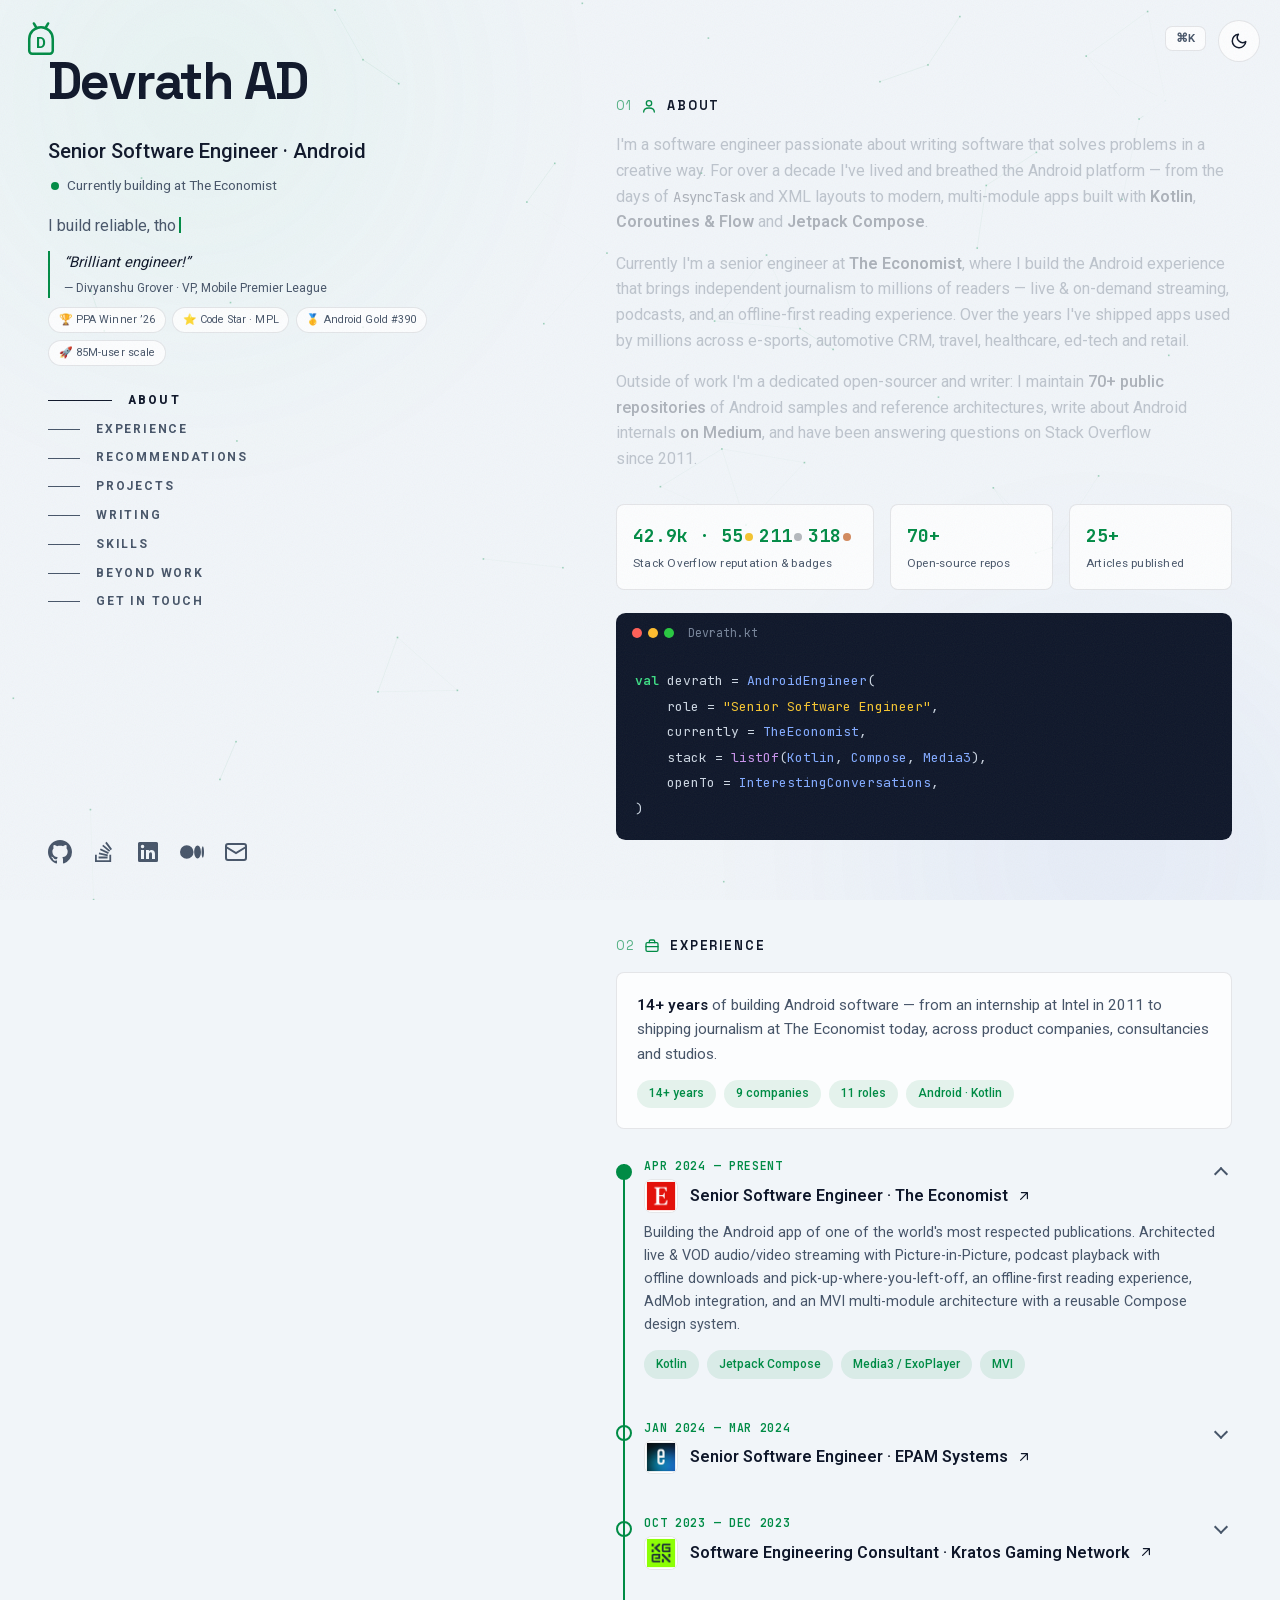
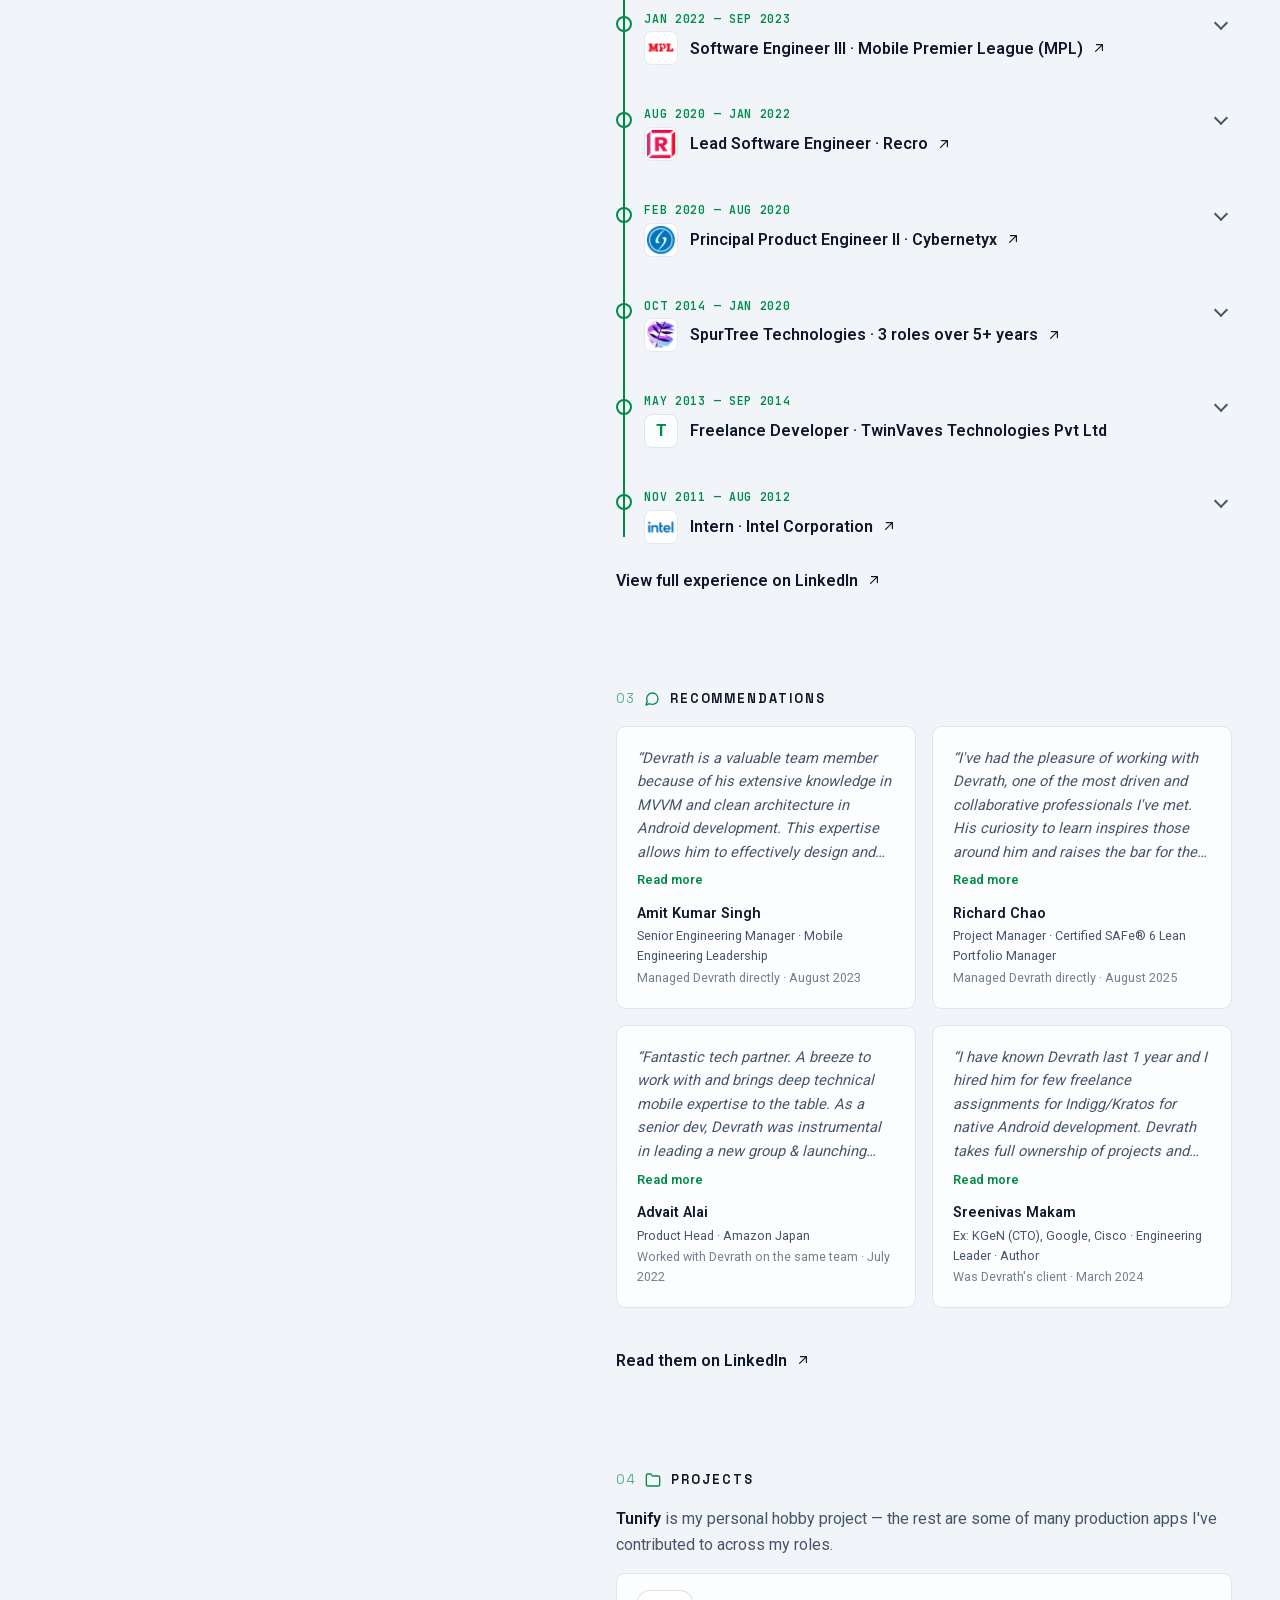
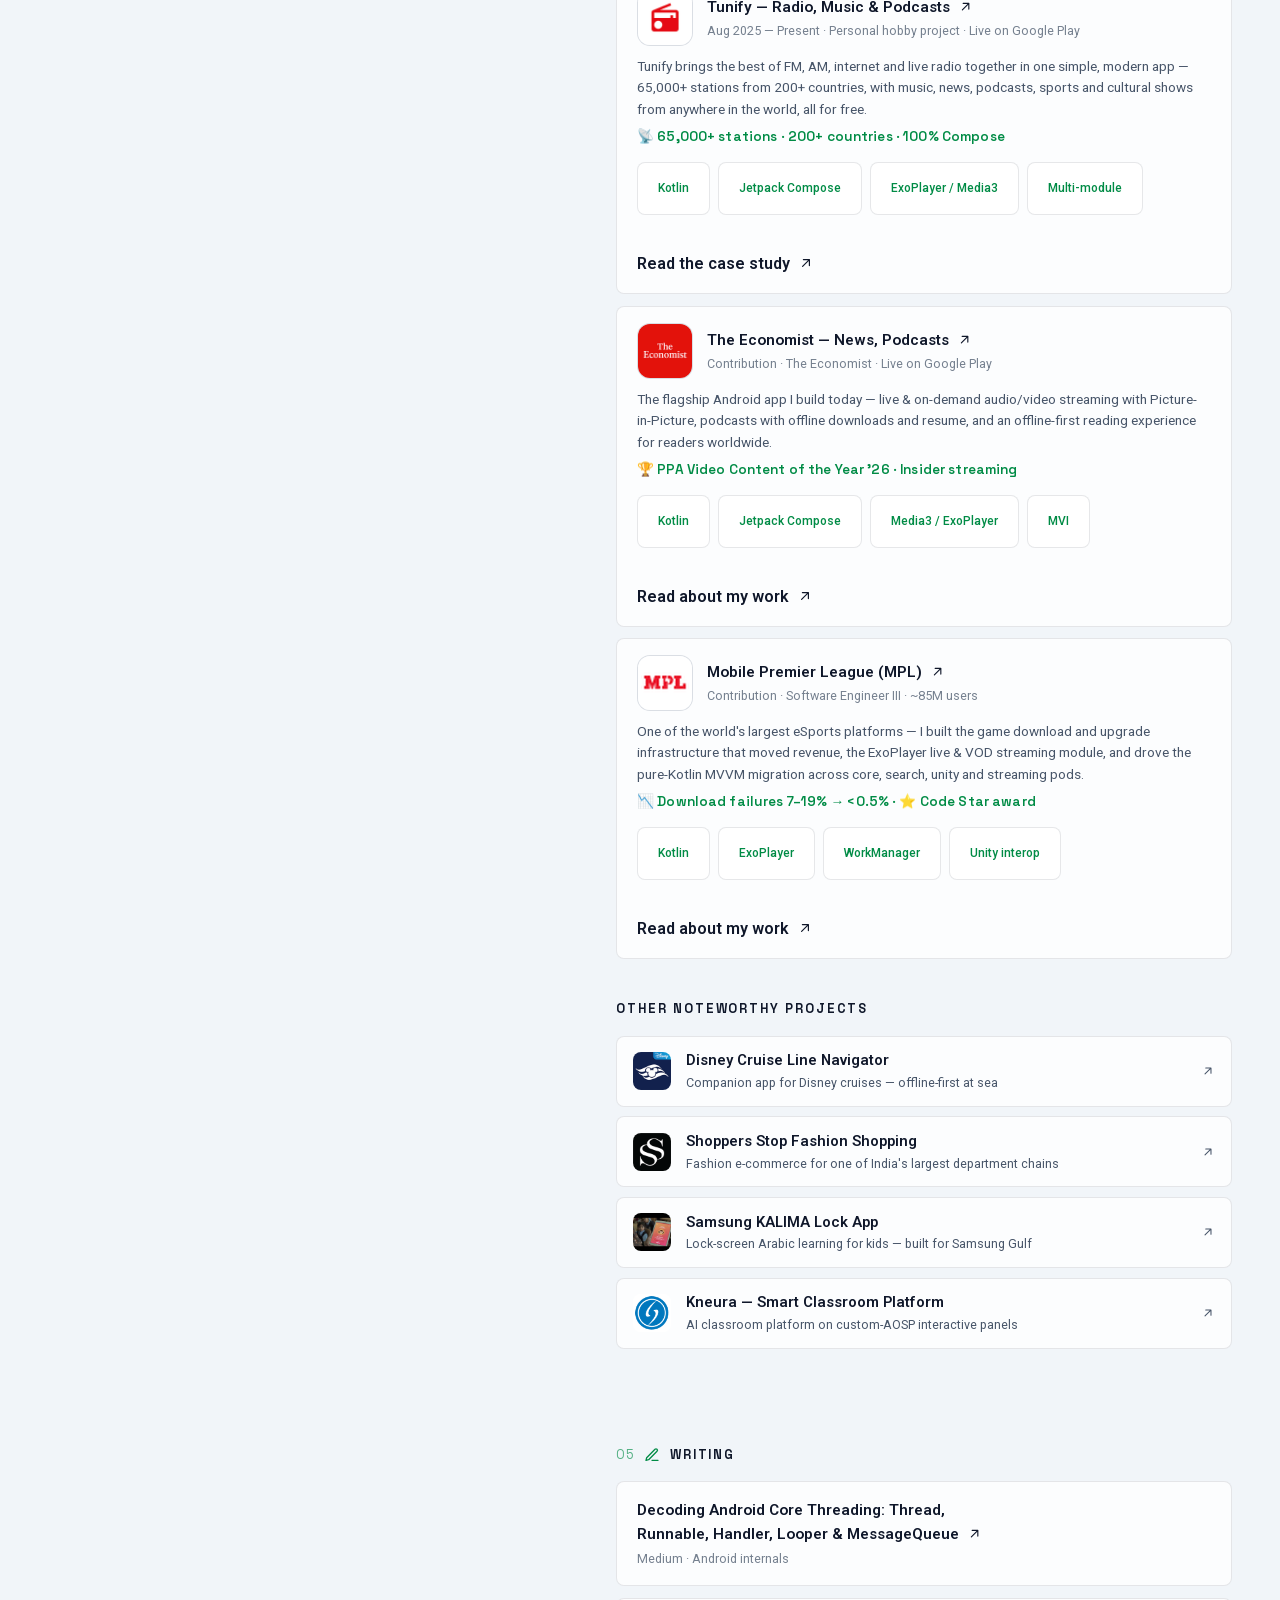
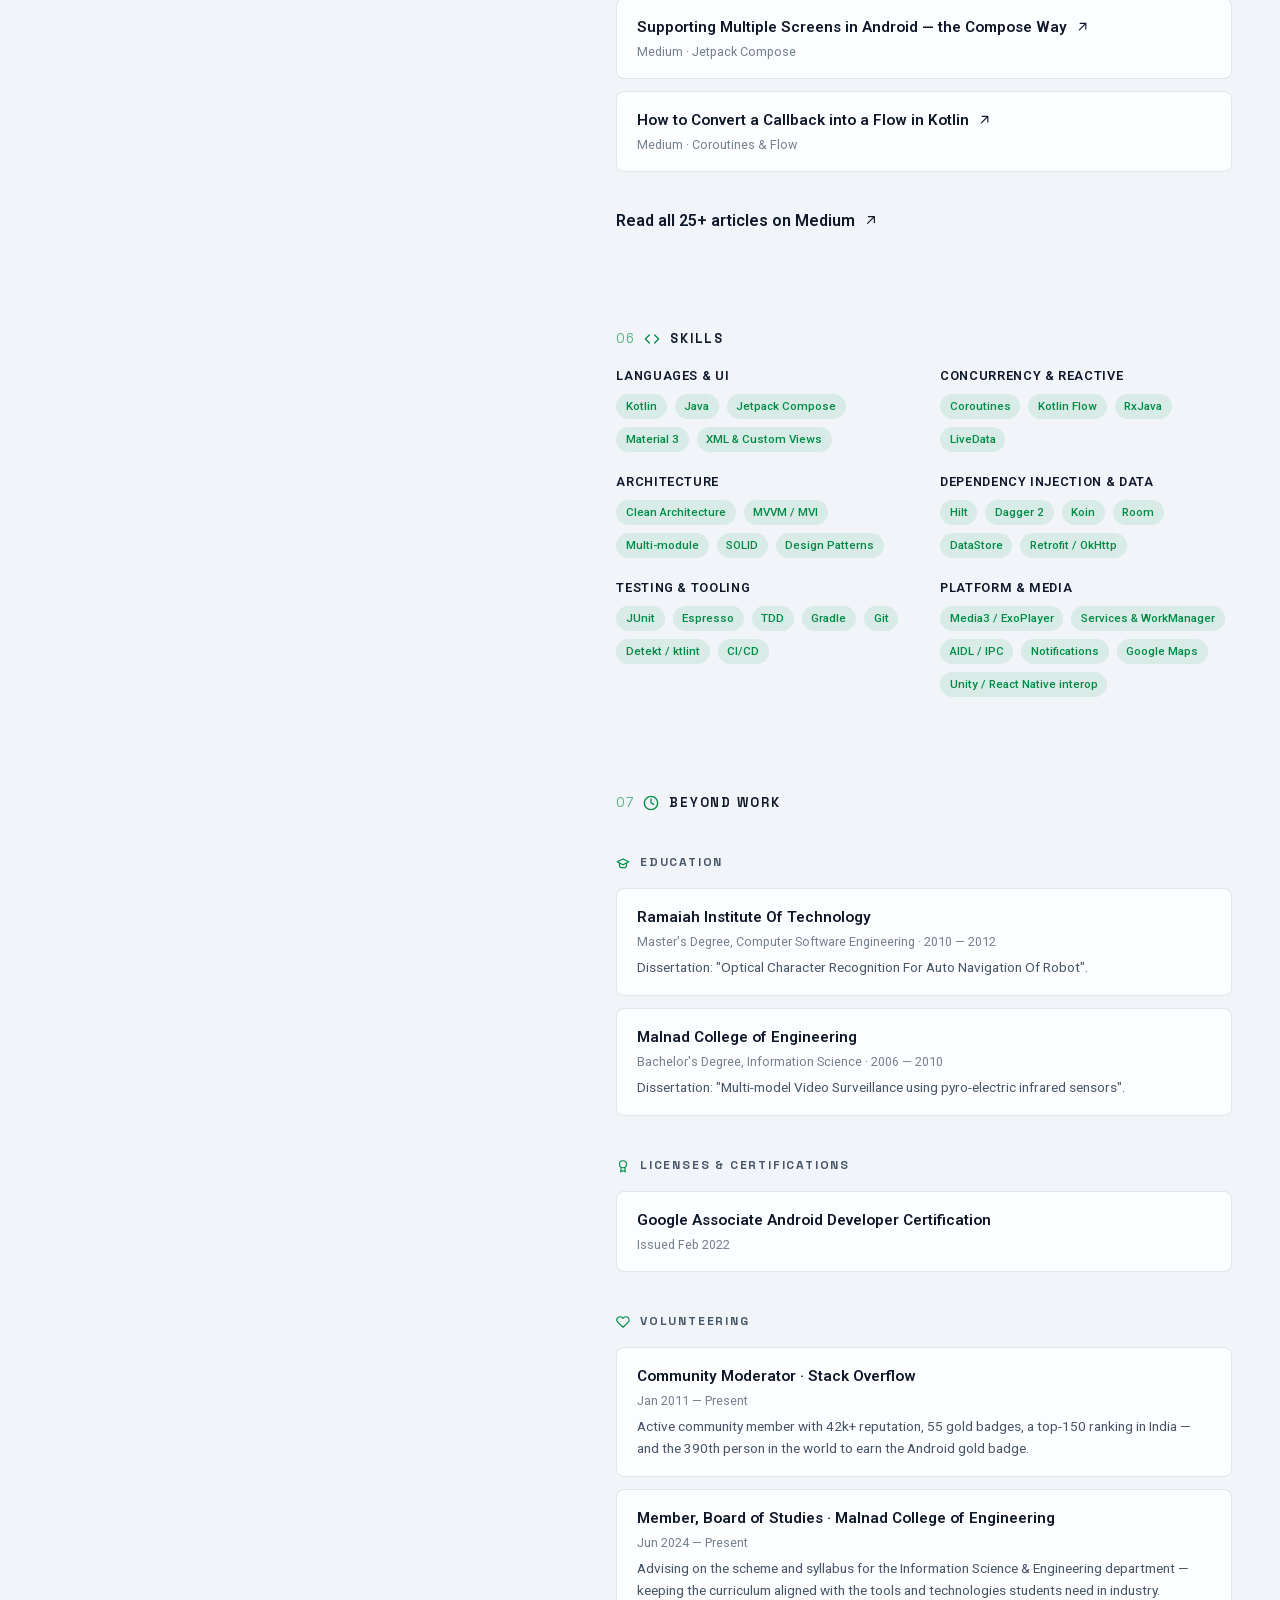
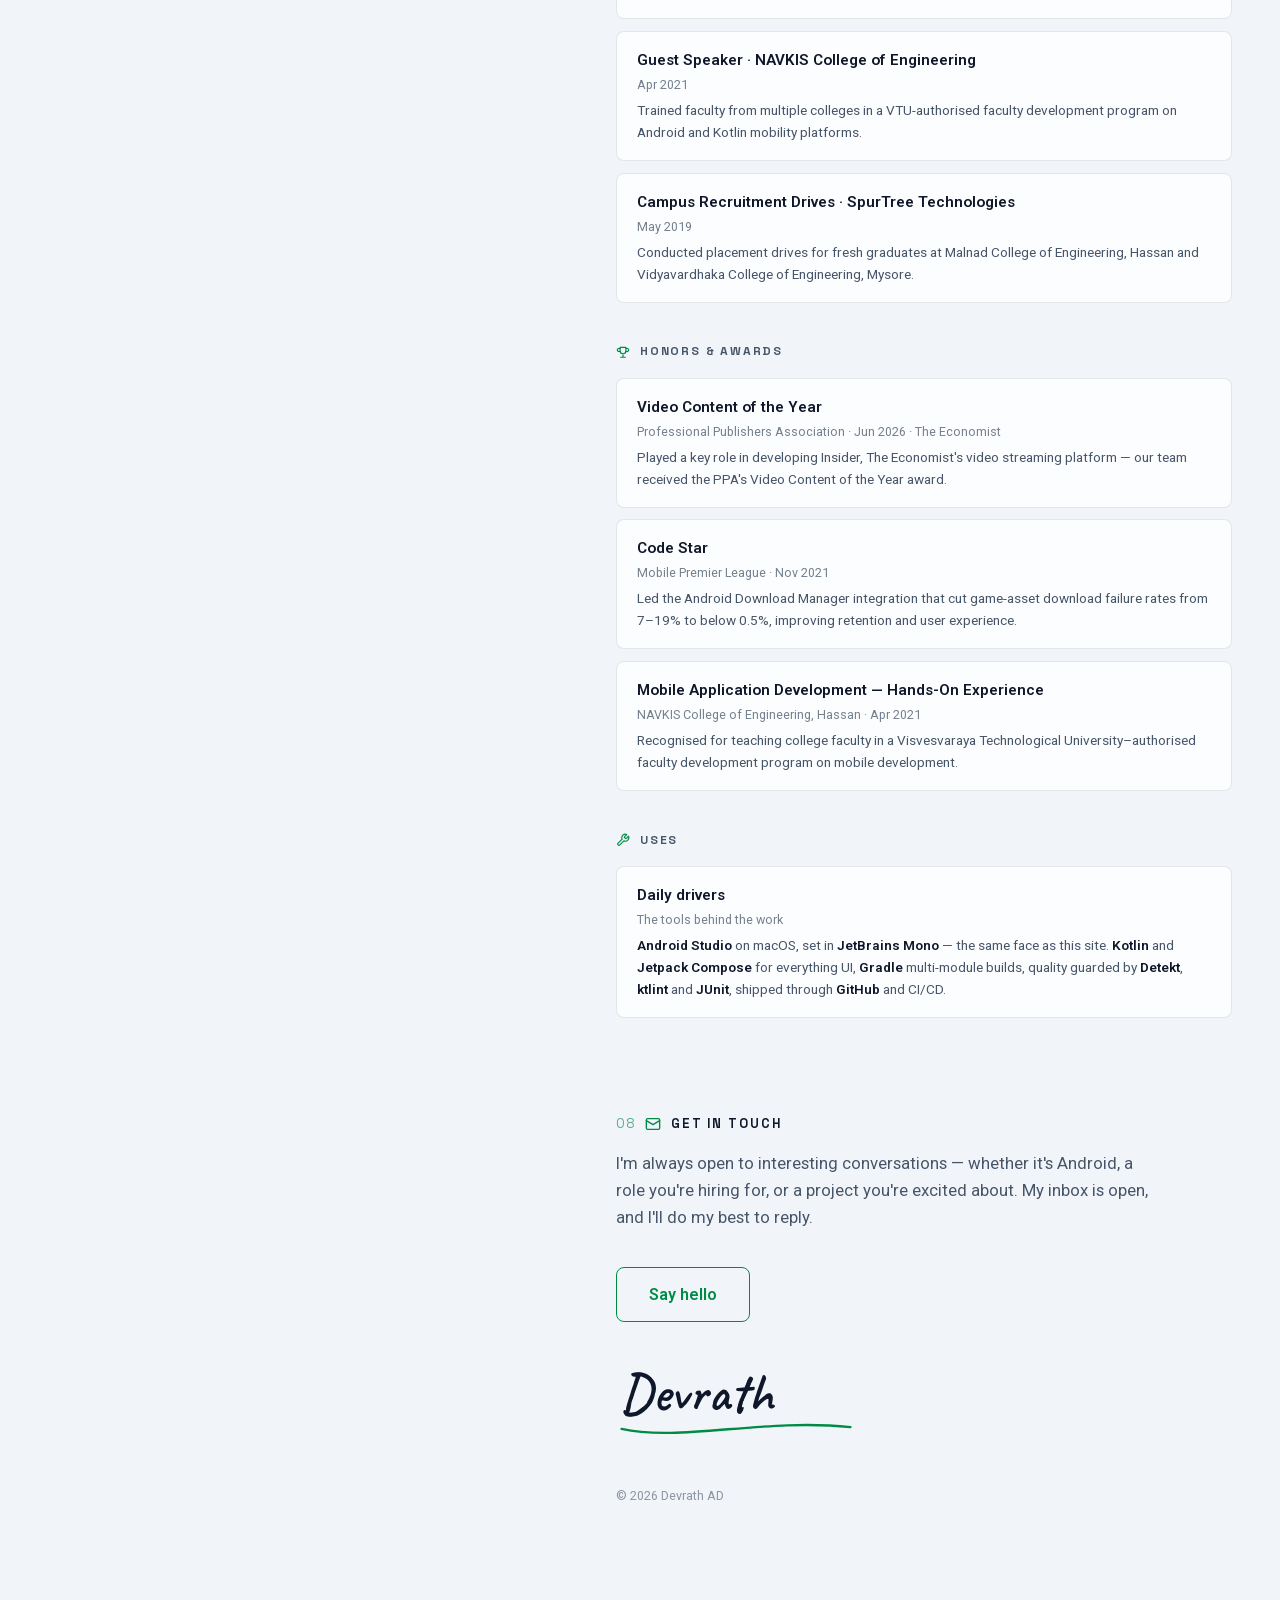
==== commit c78f376f: "Favicon: match the new Android-head + D brand mark across all pages Replaces the old radio icon in t" ====
--- a/index.html
+++ b/index.html
@@ -20,7 +20,7 @@
   <meta name="twitter:card" content="summary_large_image" />
   <meta name="twitter:site" content="@Devrath_Dev" />
   <meta name="twitter:image" content="https://devrath.me/og-image.png?v=4" />
-  <link rel="icon" href="data:image/svg+xml,<svg xmlns='http://www.w3.org/2000/svg' viewBox='0 0 24 24' fill='%233DDC84'><path d='M17.6 9.48l1.84-3.18c.16-.31.04-.69-.26-.85-.29-.15-.65-.06-.83.22l-1.88 3.24a11.46 11.46 0 0 0-8.94 0L5.65 5.67c-.19-.29-.58-.38-.87-.2-.28.18-.37.54-.22.83l1.84 3.18C3.45 11.15 1.5 13.09 1.5 16h21c0-2.91-1.95-4.85-4.9-6.52zM7 14.25c-.69 0-1.25-.56-1.25-1.25s.56-1.25 1.25-1.25 1.25.56 1.25 1.25-.56 1.25-1.25 1.25zm10 0c-.69 0-1.25-.56-1.25-1.25s.56-1.25 1.25-1.25 1.25.56 1.25 1.25-.56 1.25-1.25 1.25z'/></svg>" />
+  <link rel="icon" href="data:image/svg+xml,<svg xmlns='http://www.w3.org/2000/svg' viewBox='0 0 100 100'><g fill='none' stroke='%233ddc84' stroke-width='6' stroke-linecap='round'><path d='M38,25 31,12'/><path d='M62,25 69,12'/></g><path fill='%233ddc84' d='M22,78 L22,50 A28,28 0 0 1 78,50 L78,78 A7,7 0 0 1 71,85 L29,85 A7,7 0 0 1 22,78 Z'/><text x='50' y='71' font-size='46' font-weight='700' fill='%230f172a' text-anchor='middle' font-family='Arial,Helvetica,sans-serif'>D</text></svg>" />
   <link rel="preload" href="fonts/roboto.woff2" as="font" type="font/woff2" crossorigin />
   <link rel="preload" href="fonts/space-grotesk.woff2" as="font" type="font/woff2" crossorigin />
   <link rel="preload" href="fonts/jetbrains-mono.woff2" as="font" type="font/woff2" crossorigin />
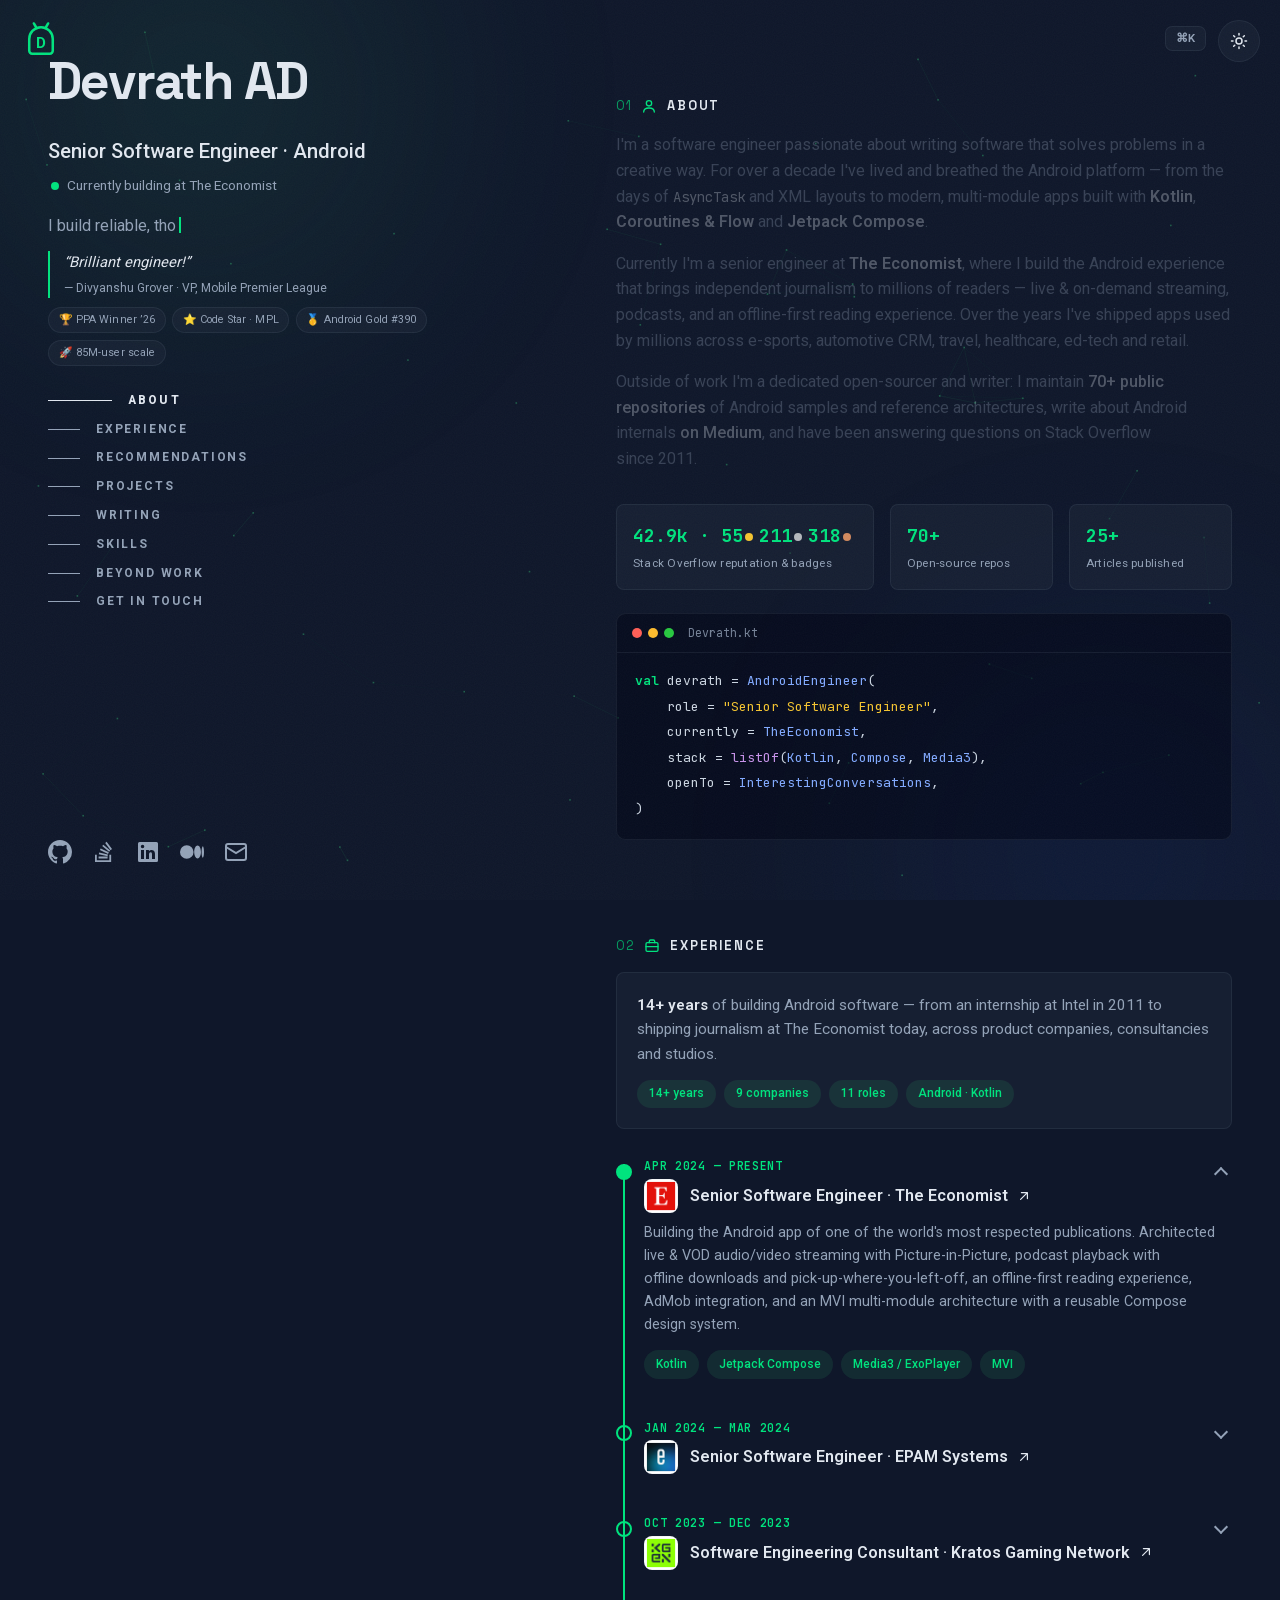
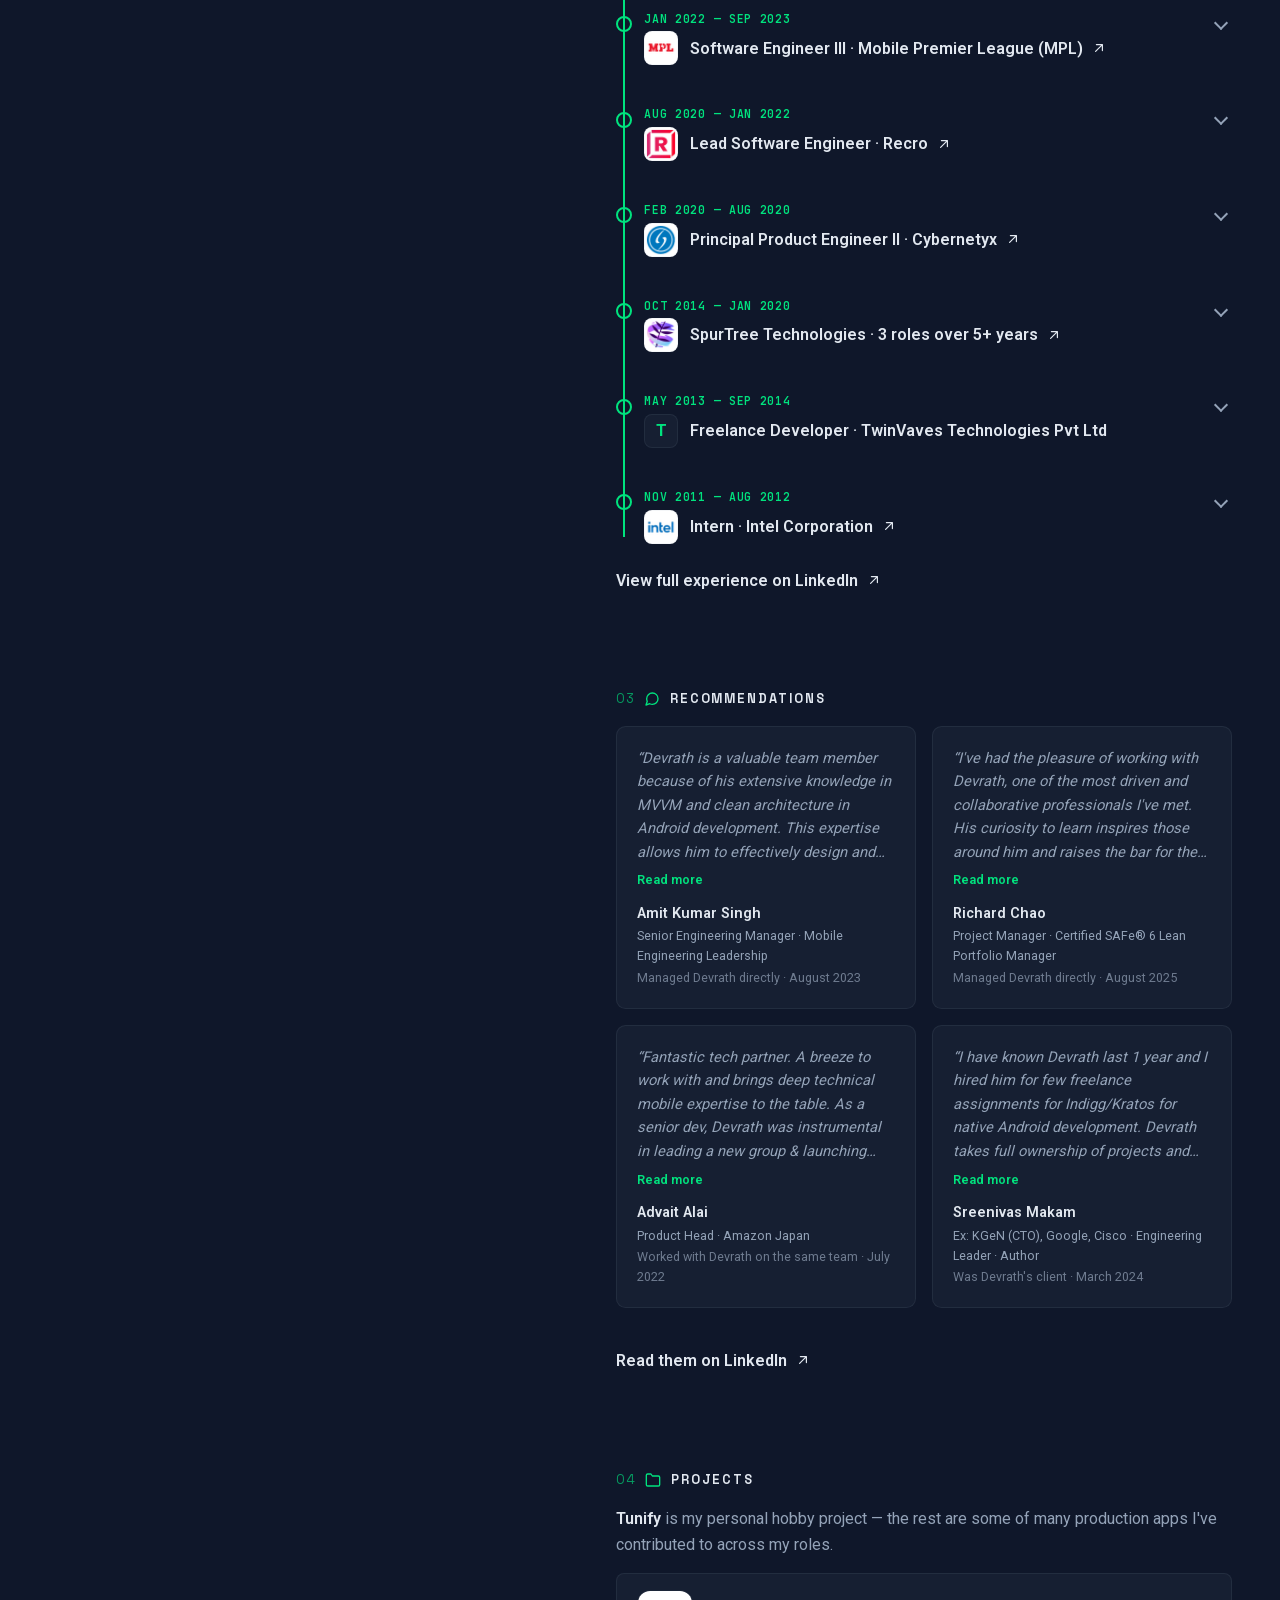
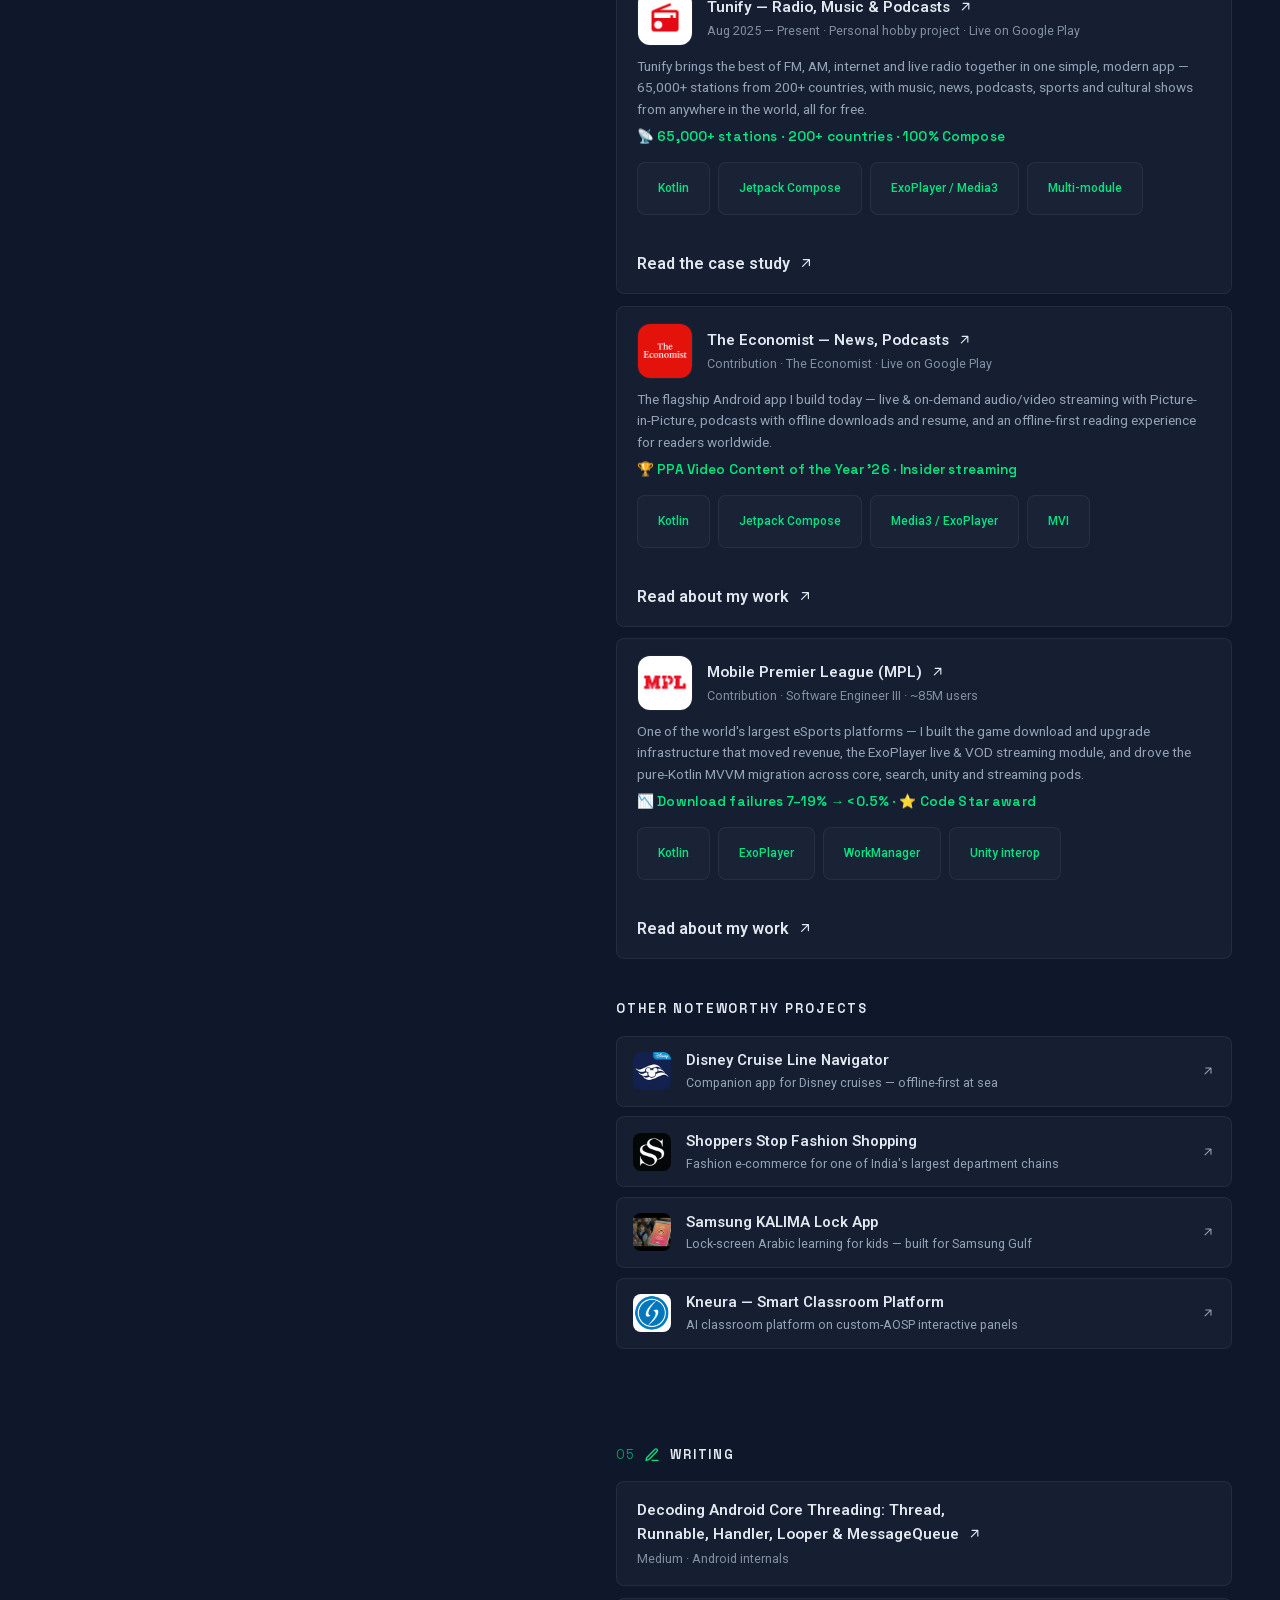
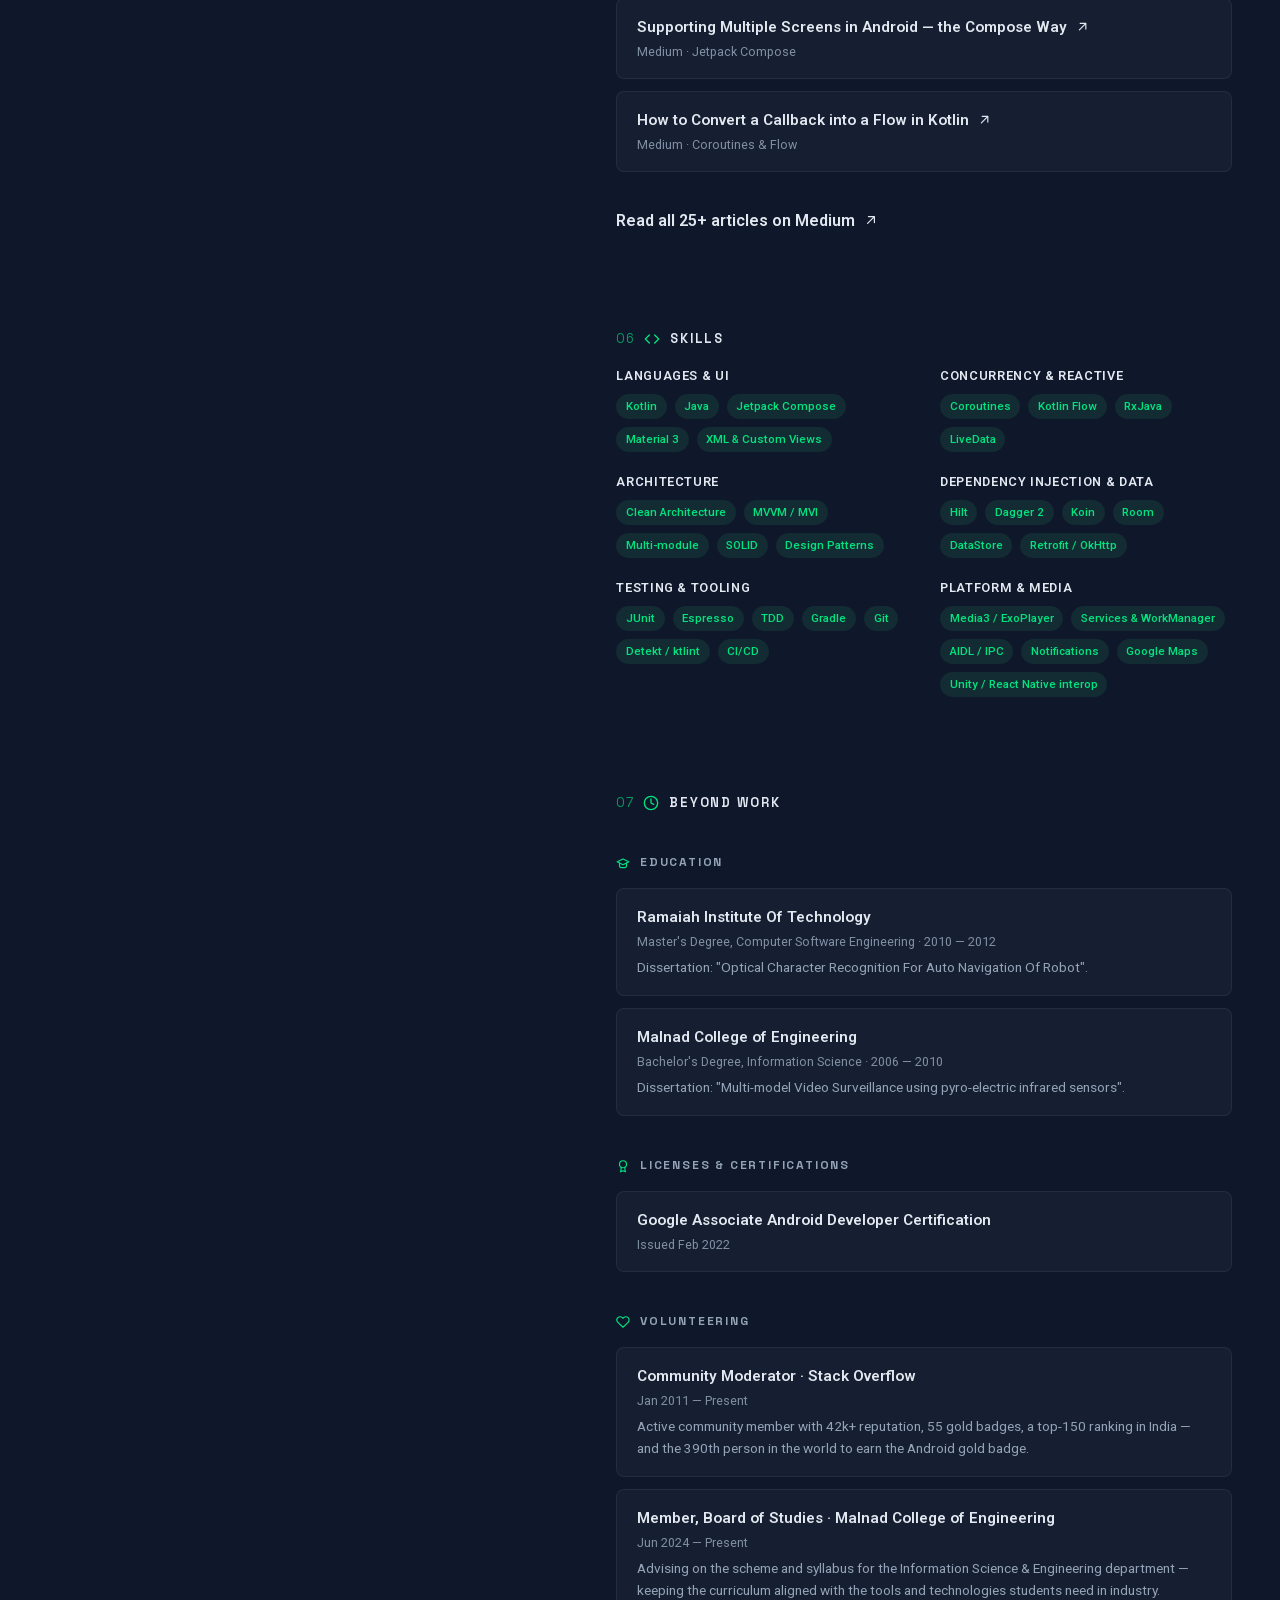
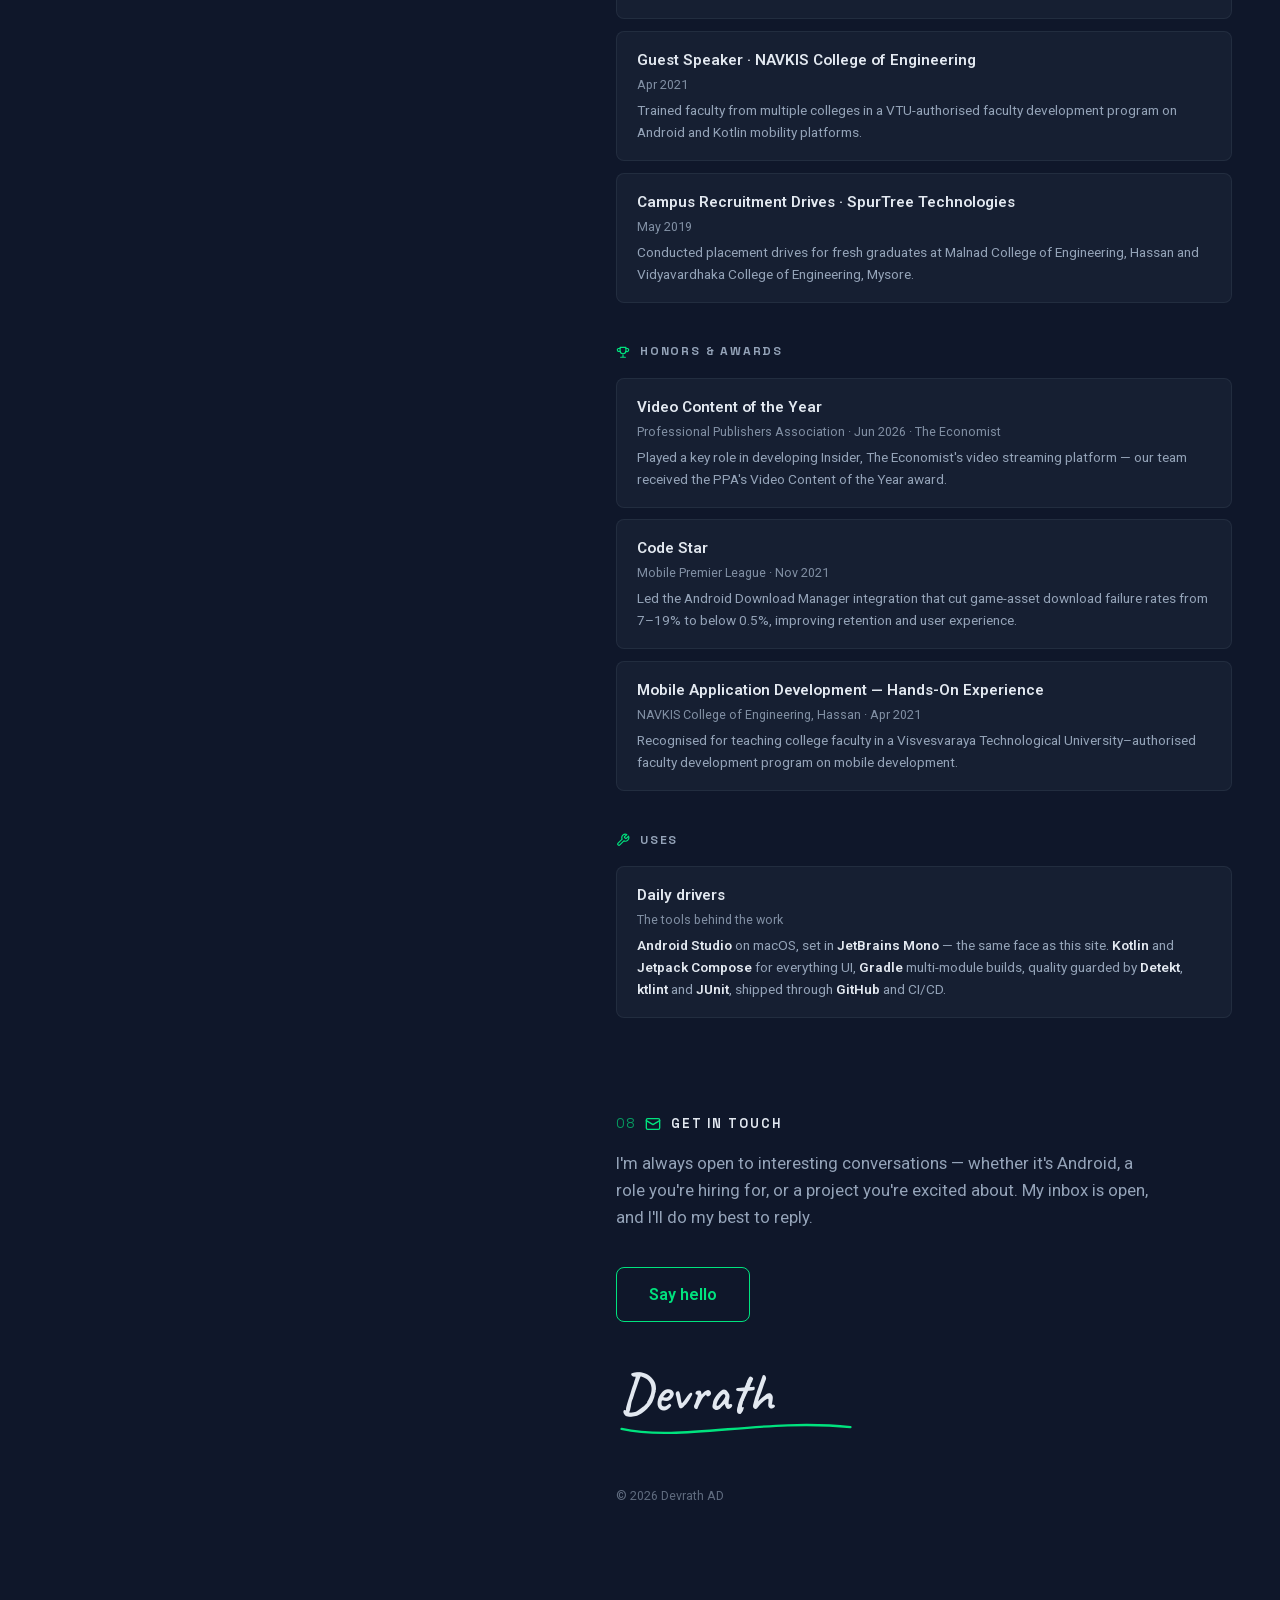
==== commit d0b8c248: "Default to dark on first visit (dark-first brand); toggle still overrides - First-visit theme no lon" ====
--- a/index.html
+++ b/index.html
@@ -48,7 +48,7 @@
     ]
   }
   </script>
-  <script>(()=>{const s=localStorage.getItem("theme");if(s?s==="light":matchMedia("(prefers-color-scheme: light)").matches)document.documentElement.setAttribute("data-theme","light");})();</script>
+  <script>(()=>{const s=localStorage.getItem("theme");if(s==="light")document.documentElement.setAttribute("data-theme","light");})();</script>
   <link rel="stylesheet" href="styles.css?v=45" />
 </head>
 <body class="loading">
@@ -715,6 +715,6 @@
     </div>
   </div>
 
-  <script src="script.js?v=46"></script>
+  <script src="script.js?v=47"></script>
 </body>
 </html>
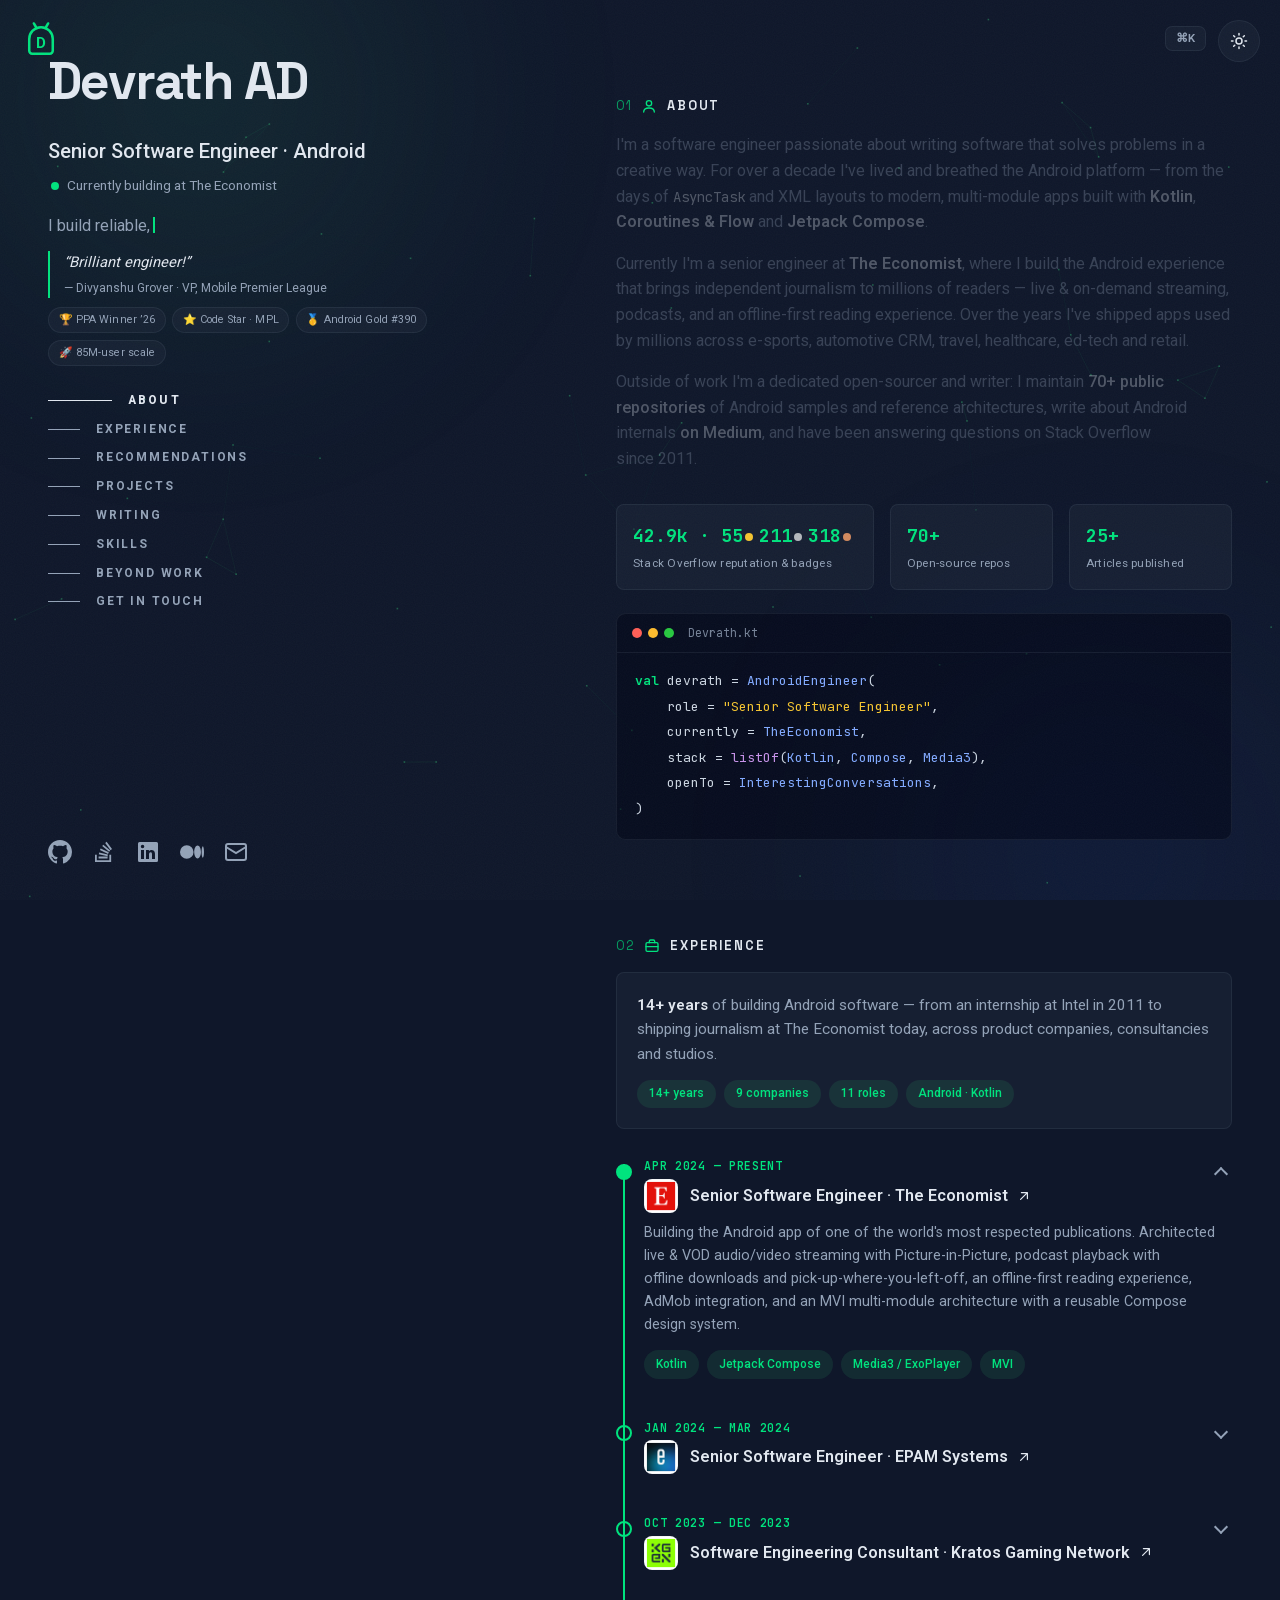
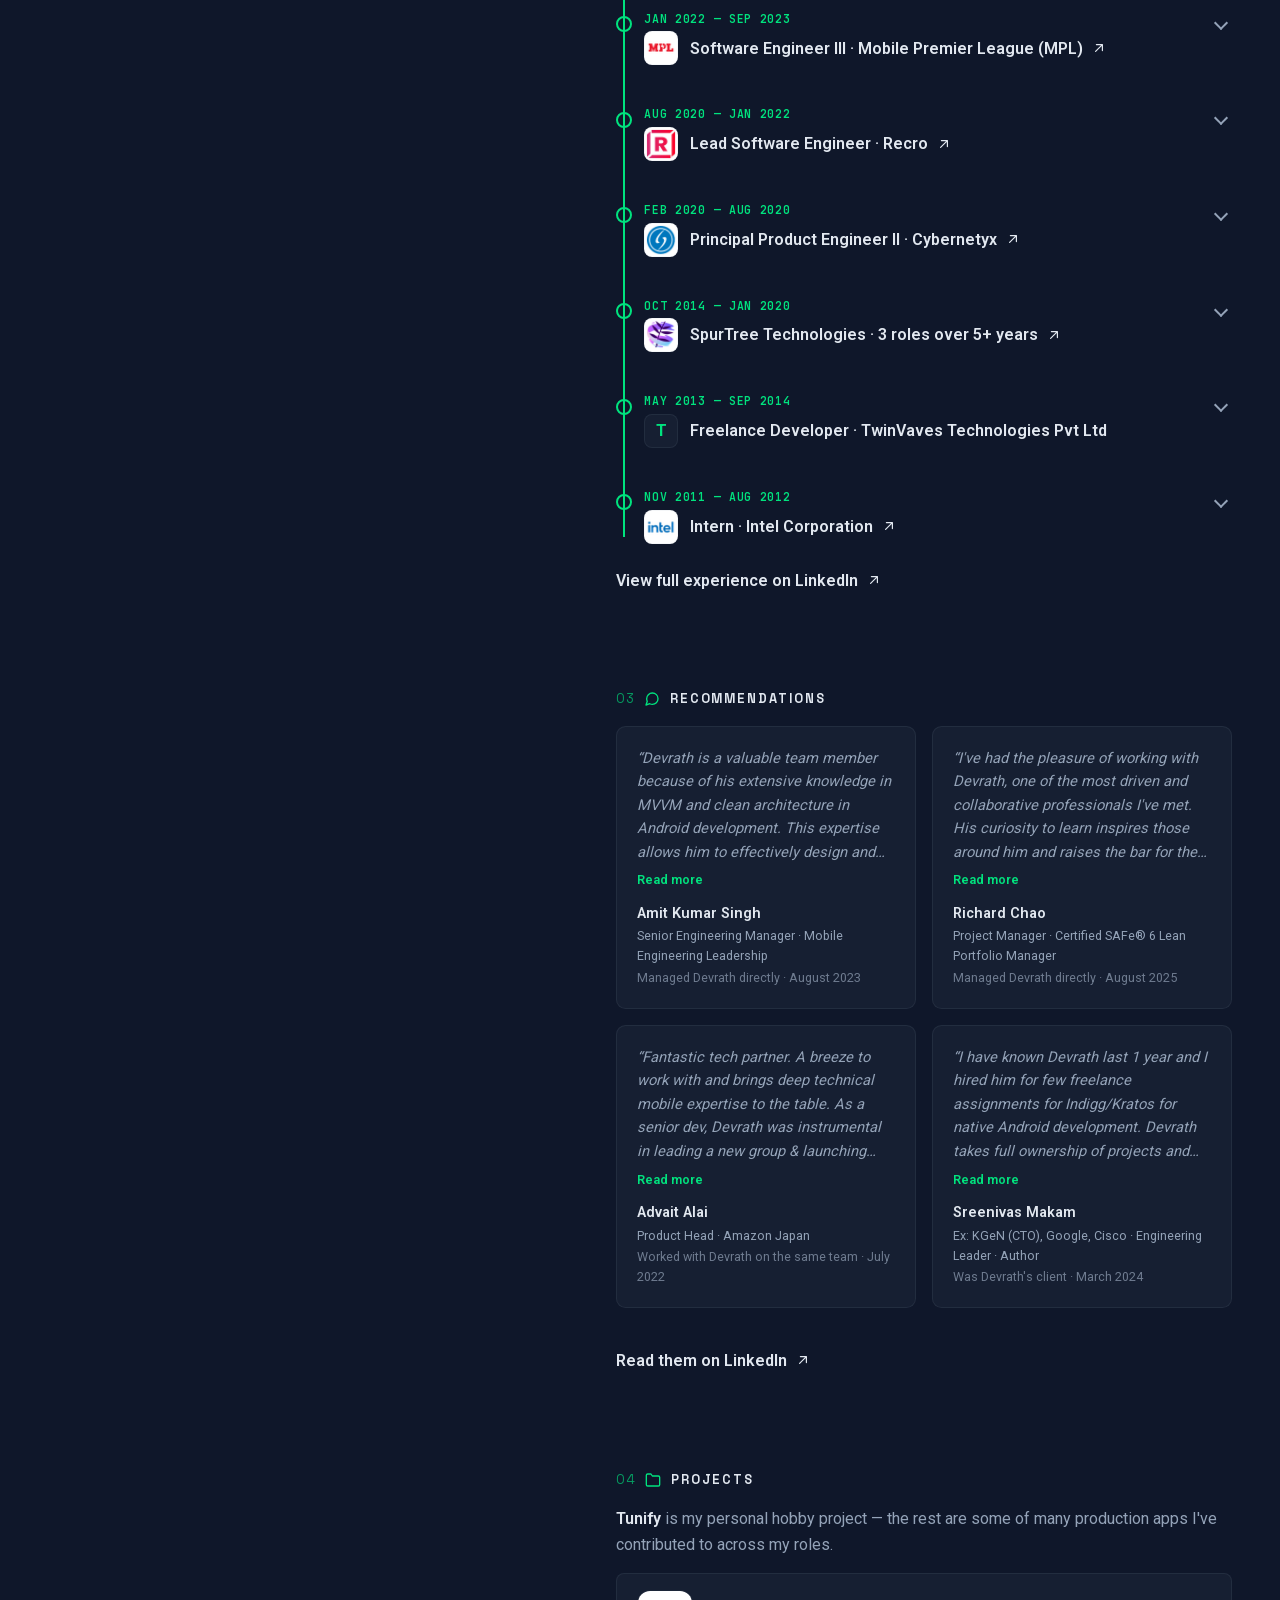
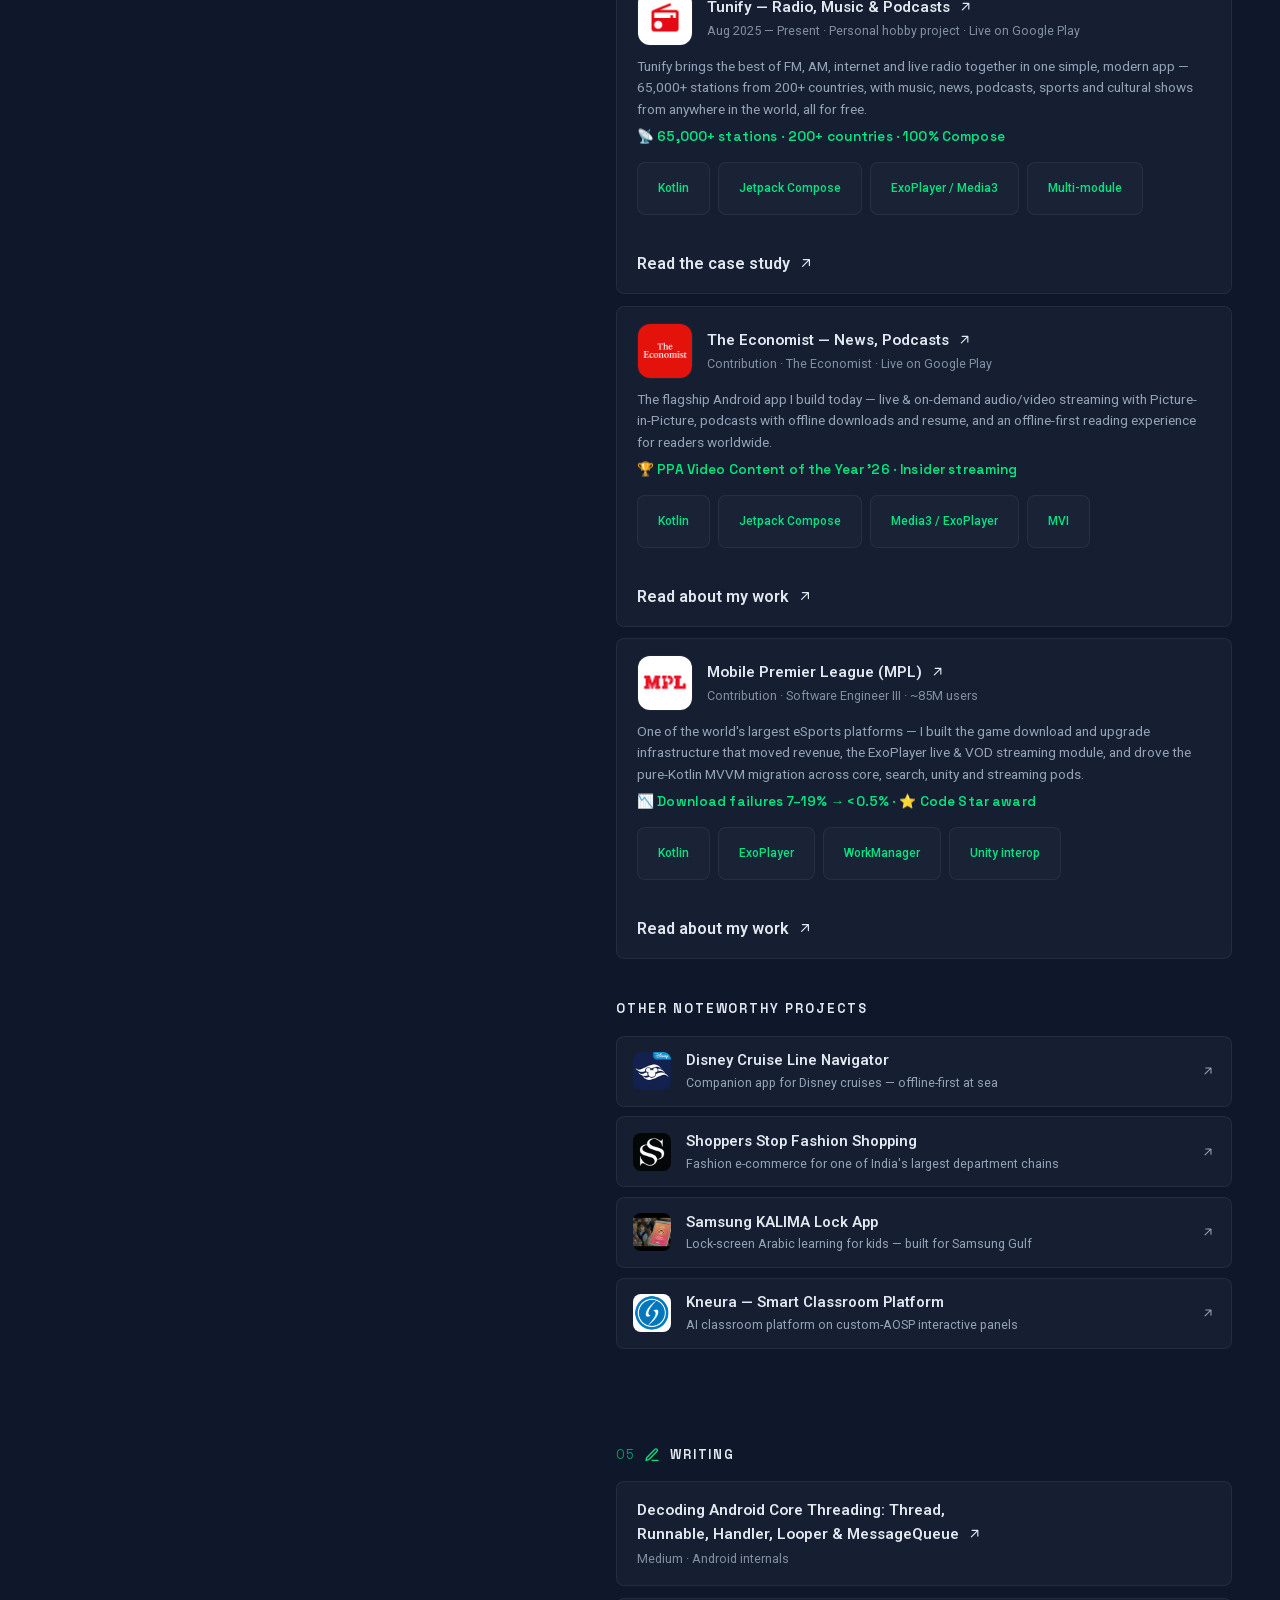
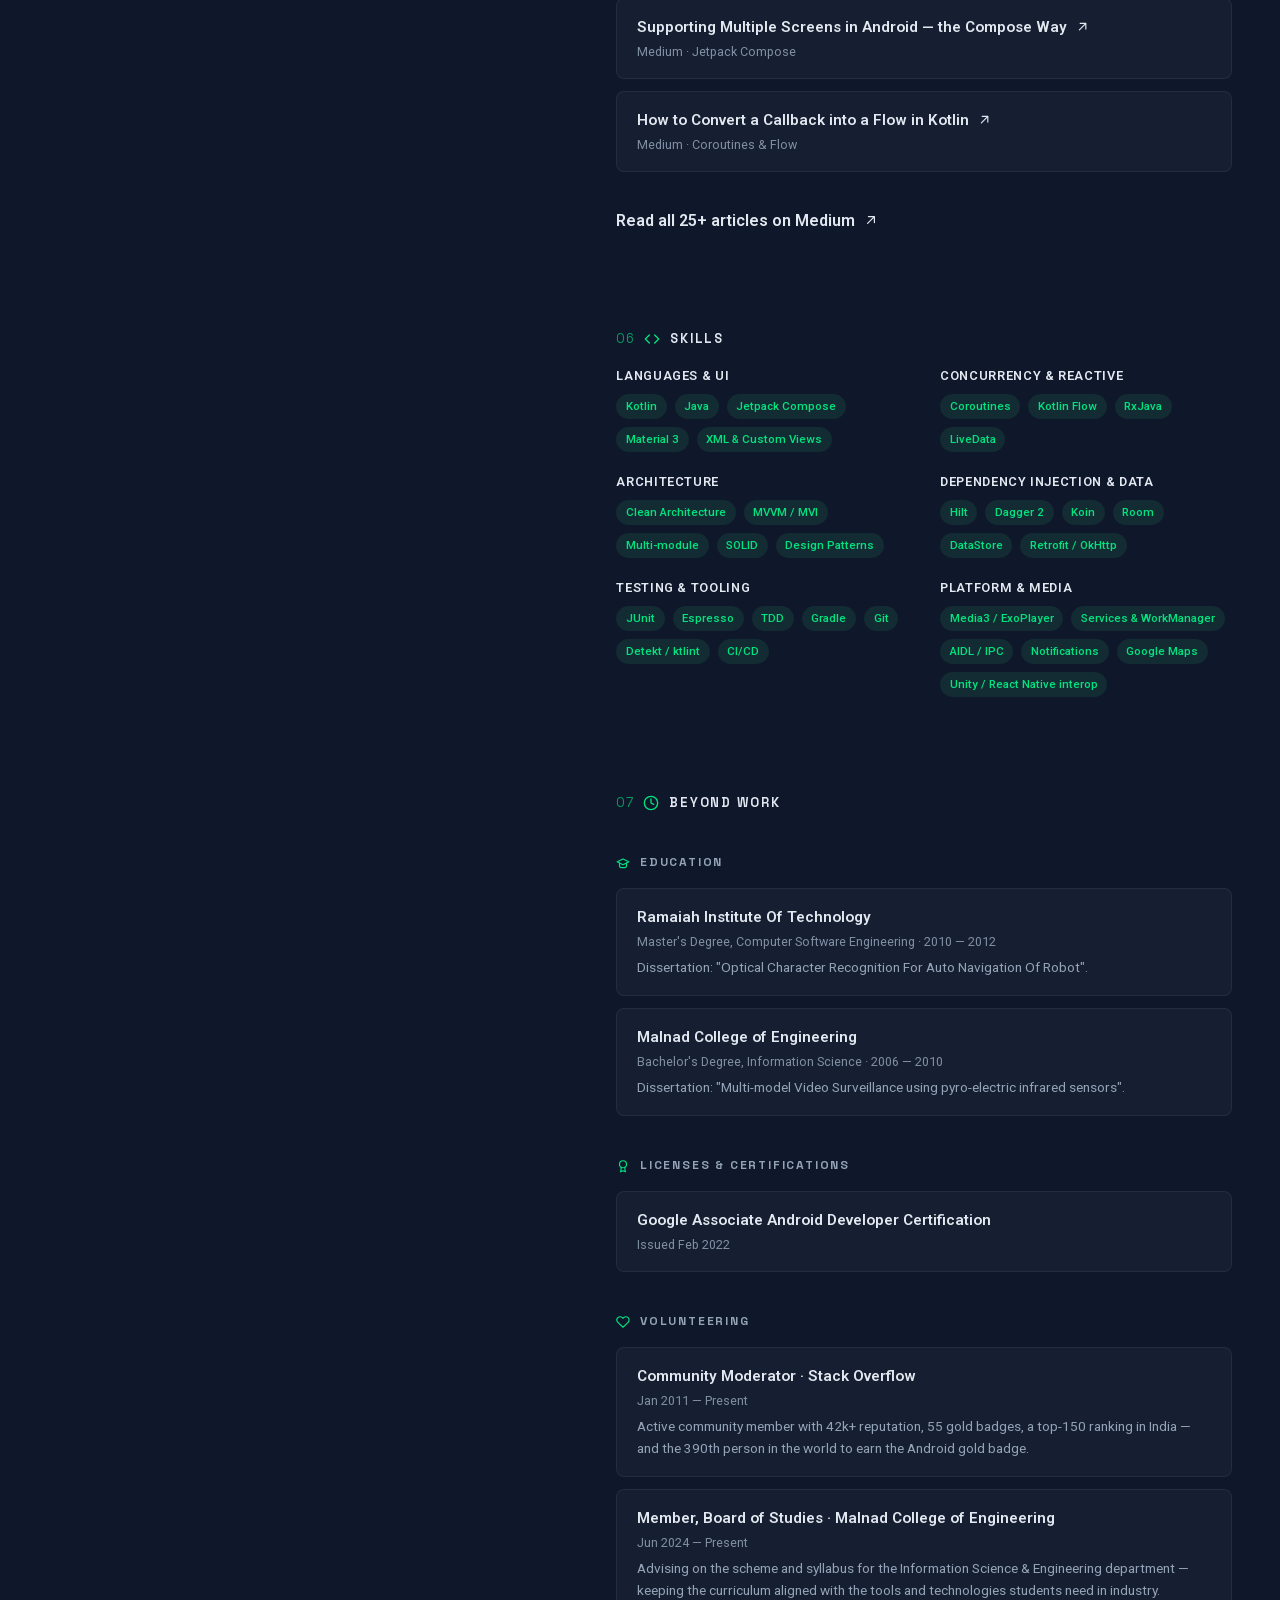
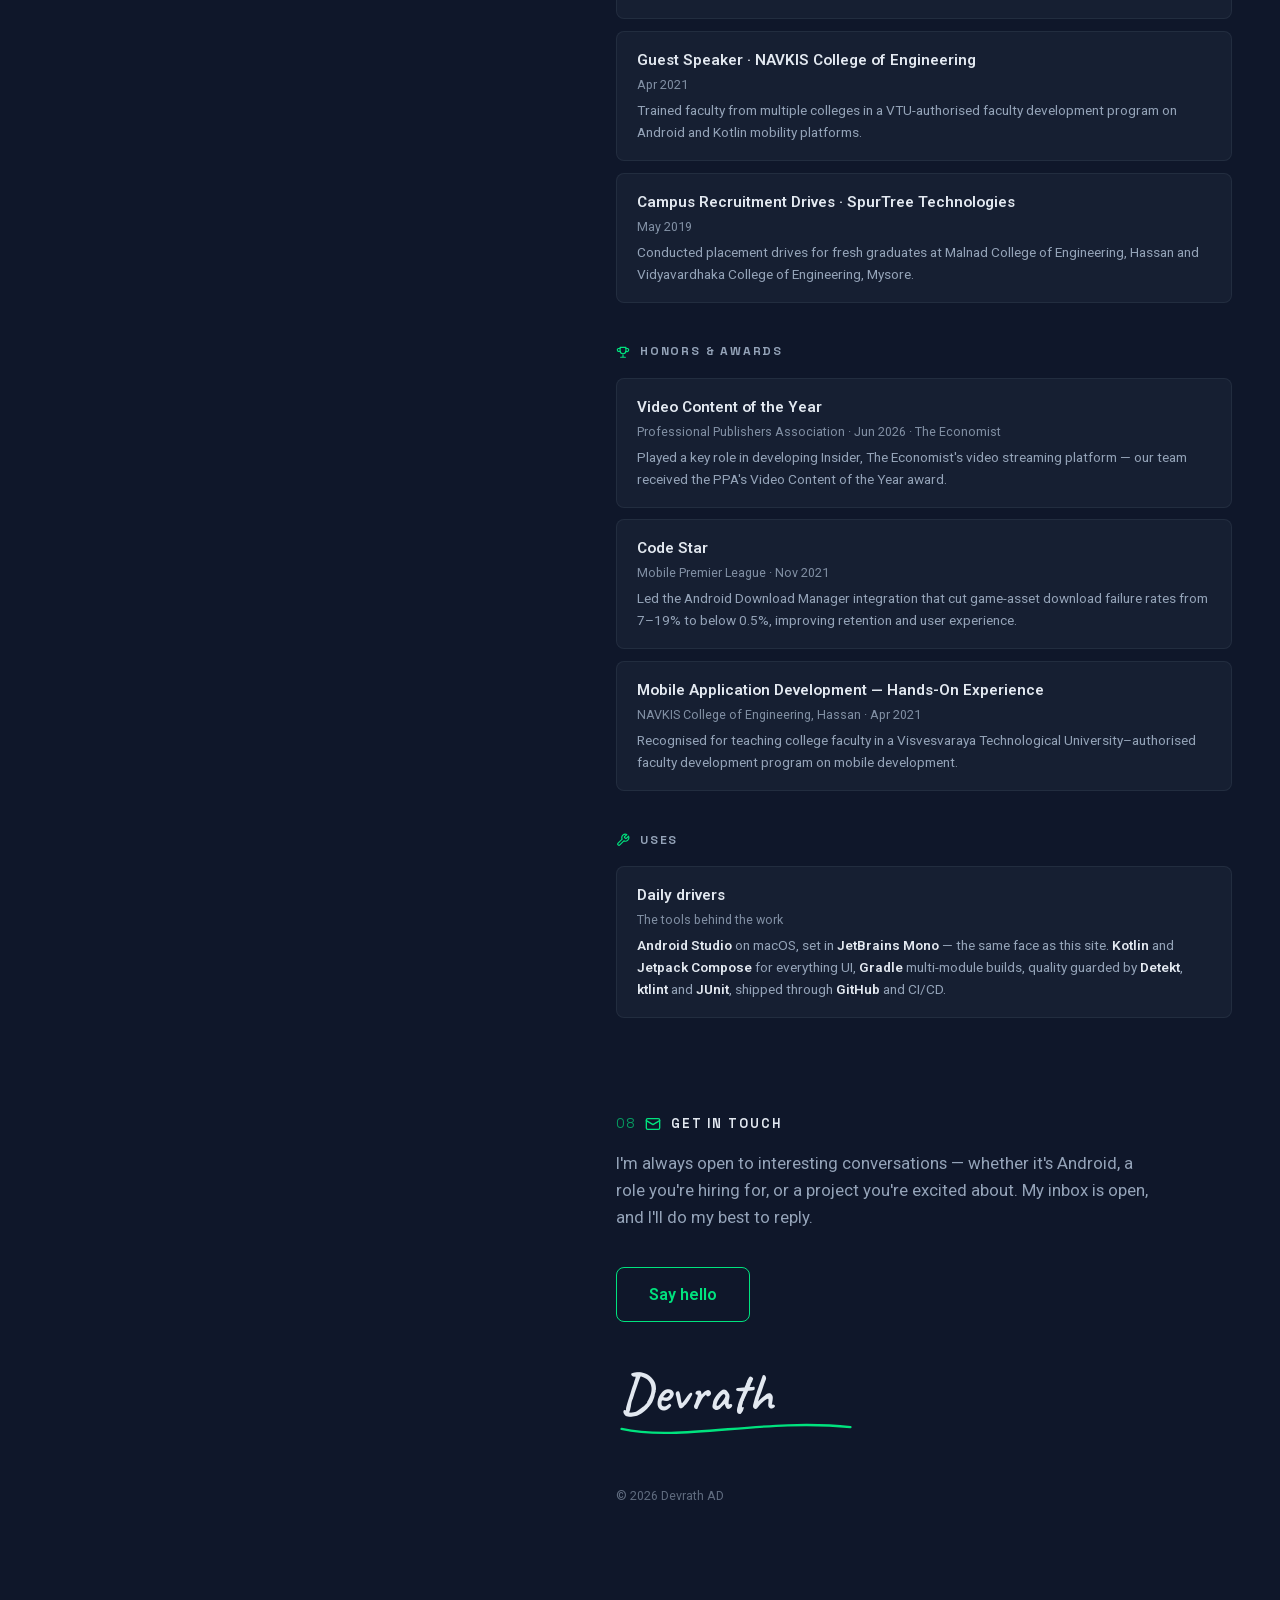
==== commit 198696d8: "Reading-flow polish: next-project, progress bar, read-time, hover-prefetch, copy-email Detail pages:" ====
--- a/index.html
+++ b/index.html
@@ -49,7 +49,7 @@
   }
   </script>
   <script>(()=>{const s=localStorage.getItem("theme");if(s==="light")document.documentElement.setAttribute("data-theme","light");})();</script>
-  <link rel="stylesheet" href="styles.css?v=45" />
+  <link rel="stylesheet" href="styles.css?v=46" />
 </head>
 <body class="loading">
   <a class="skip-link" href="#about">Skip to content</a>
@@ -65,6 +65,7 @@
   <canvas id="constellation" aria-hidden="true"></canvas>
   <div id="grain" aria-hidden="true"></div>
   <div id="progress" aria-hidden="true"></div>
+  <div id="copy-toast" role="status" aria-live="polite"></div>
 
   <a id="monogram" href="#" aria-label="Devrath AD — back to top">
     <svg viewBox="0 0 100 100" width="42" height="42" aria-hidden="true">
@@ -715,6 +716,6 @@
     </div>
   </div>
 
-  <script src="script.js?v=47"></script>
+  <script src="script.js?v=48"></script>
 </body>
 </html>
--- a/styles.css
+++ b/styles.css
@@ -2187,6 +2187,78 @@
 
 .colophon code { font-size: 0.72rem; color: inherit; }
 
+/* ---------- Case-study reading progress ---------- */
+#cs-progress {
+  position: fixed;
+  top: 0;
+  left: 0;
+  height: 2px;
+  width: 0;
+  background: linear-gradient(to right, var(--accent), rgba(61, 220, 132, 0.6));
+  z-index: 40;
+  pointer-events: none;
+}
+
+/* ---------- Next project (case-study foot) ---------- */
+.cs-next {
+  margin-top: 3.5rem;
+  padding-top: 2rem;
+  border-top: 1px solid var(--border);
+  display: flex;
+  flex-direction: column;
+  gap: 0.35rem;
+}
+
+.cs-next .lbl {
+  font-family: "JetBrains Mono", ui-monospace, monospace;
+  font-size: 0.7rem;
+  font-weight: 700;
+  letter-spacing: 0.12em;
+  text-transform: uppercase;
+  color: var(--text);
+}
+
+.cs-next a {
+  display: inline-flex;
+  align-items: center;
+  gap: 0.6rem;
+  font-family: "Space Grotesk", "Roboto", sans-serif;
+  font-size: clamp(1.4rem, 4vw, 2rem);
+  font-weight: 700;
+  color: var(--text-bright);
+  transition: color var(--dur-quick) var(--ease), gap var(--dur-med) var(--ease-spring);
+}
+
+.cs-next a:hover { color: var(--accent); gap: 1rem; }
+.cs-next svg { width: 22px; height: 22px; flex-shrink: 0; }
+
+/* ---------- Accent list markers on case studies ---------- */
+.cs ul.body li::marker { color: var(--accent); }
+
+/* ---------- Copy-email toast ---------- */
+#copy-toast {
+  position: fixed;
+  left: 50%;
+  bottom: 2rem;
+  transform: translateX(-50%) translateY(1rem);
+  padding: 0.6rem 1.1rem;
+  border-radius: 9999px;
+  background: var(--accent);
+  color: var(--bg);
+  font-size: 0.85rem;
+  font-weight: 600;
+  opacity: 0;
+  pointer-events: none;
+  z-index: 60;
+  transition: opacity var(--dur-quick) var(--ease), transform var(--dur-med) var(--ease-spring);
+}
+
+#copy-toast.show { opacity: 1; transform: translateX(-50%) translateY(0); }
+
+@media (prefers-reduced-motion: reduce) {
+  #copy-toast { transition: opacity var(--dur-quick) var(--ease); }
+}
+
 /* ---------- Per-card blur-up poster (The Economist Insider) ---------- */
 .economist-cover {
   background: url("[data-uri]") center / cover no-repeat;
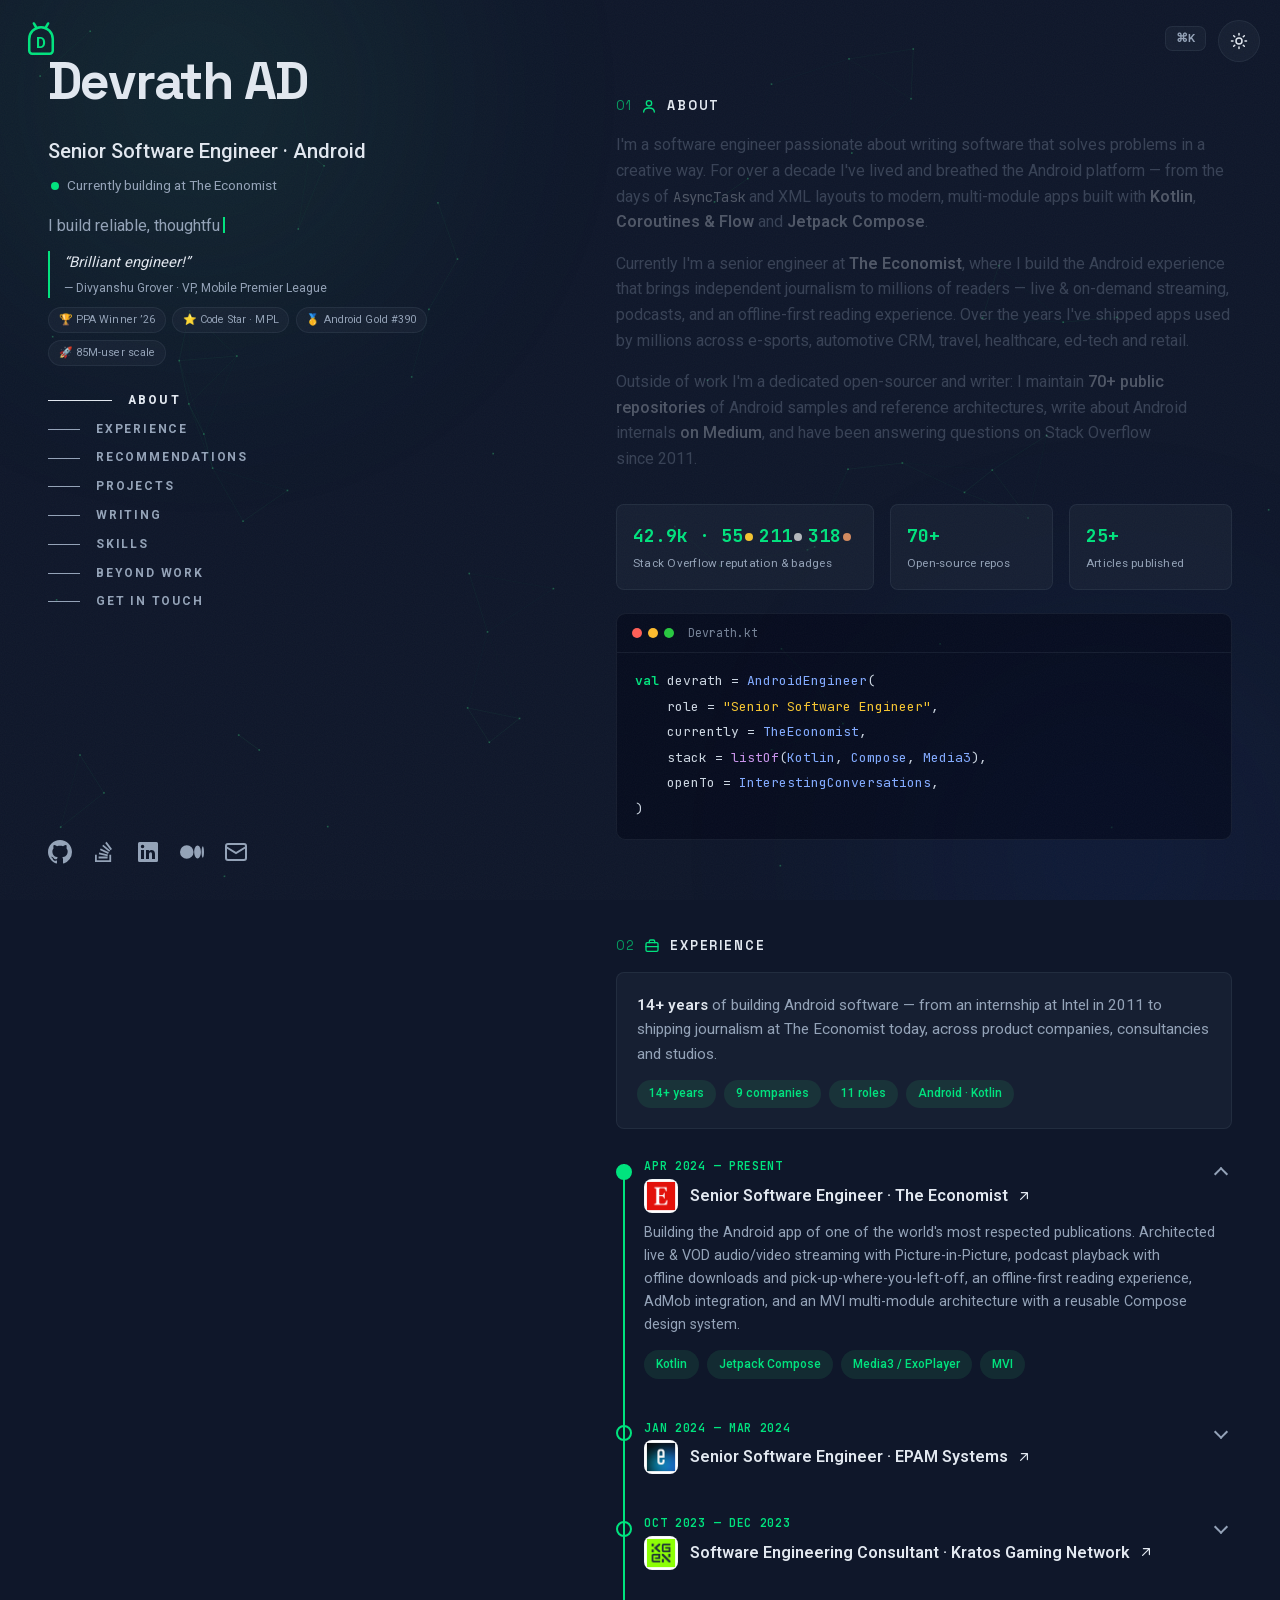
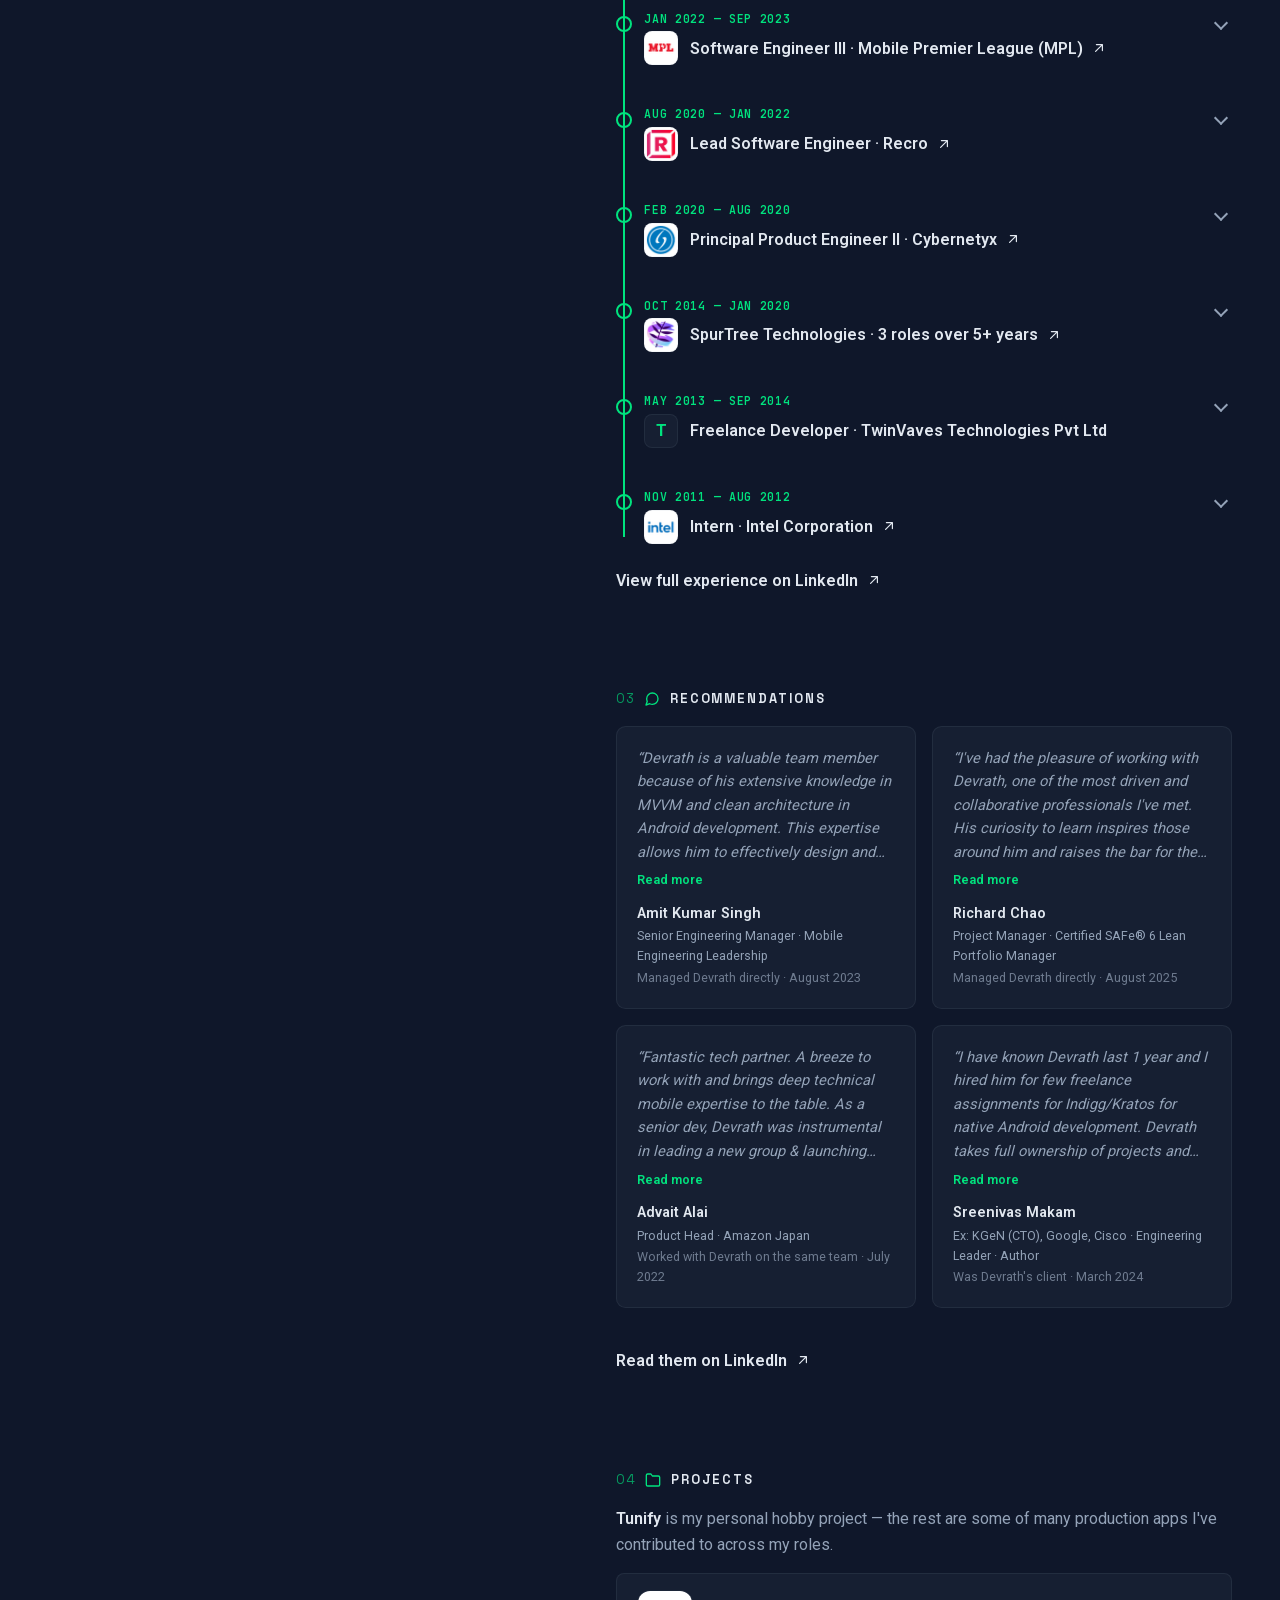
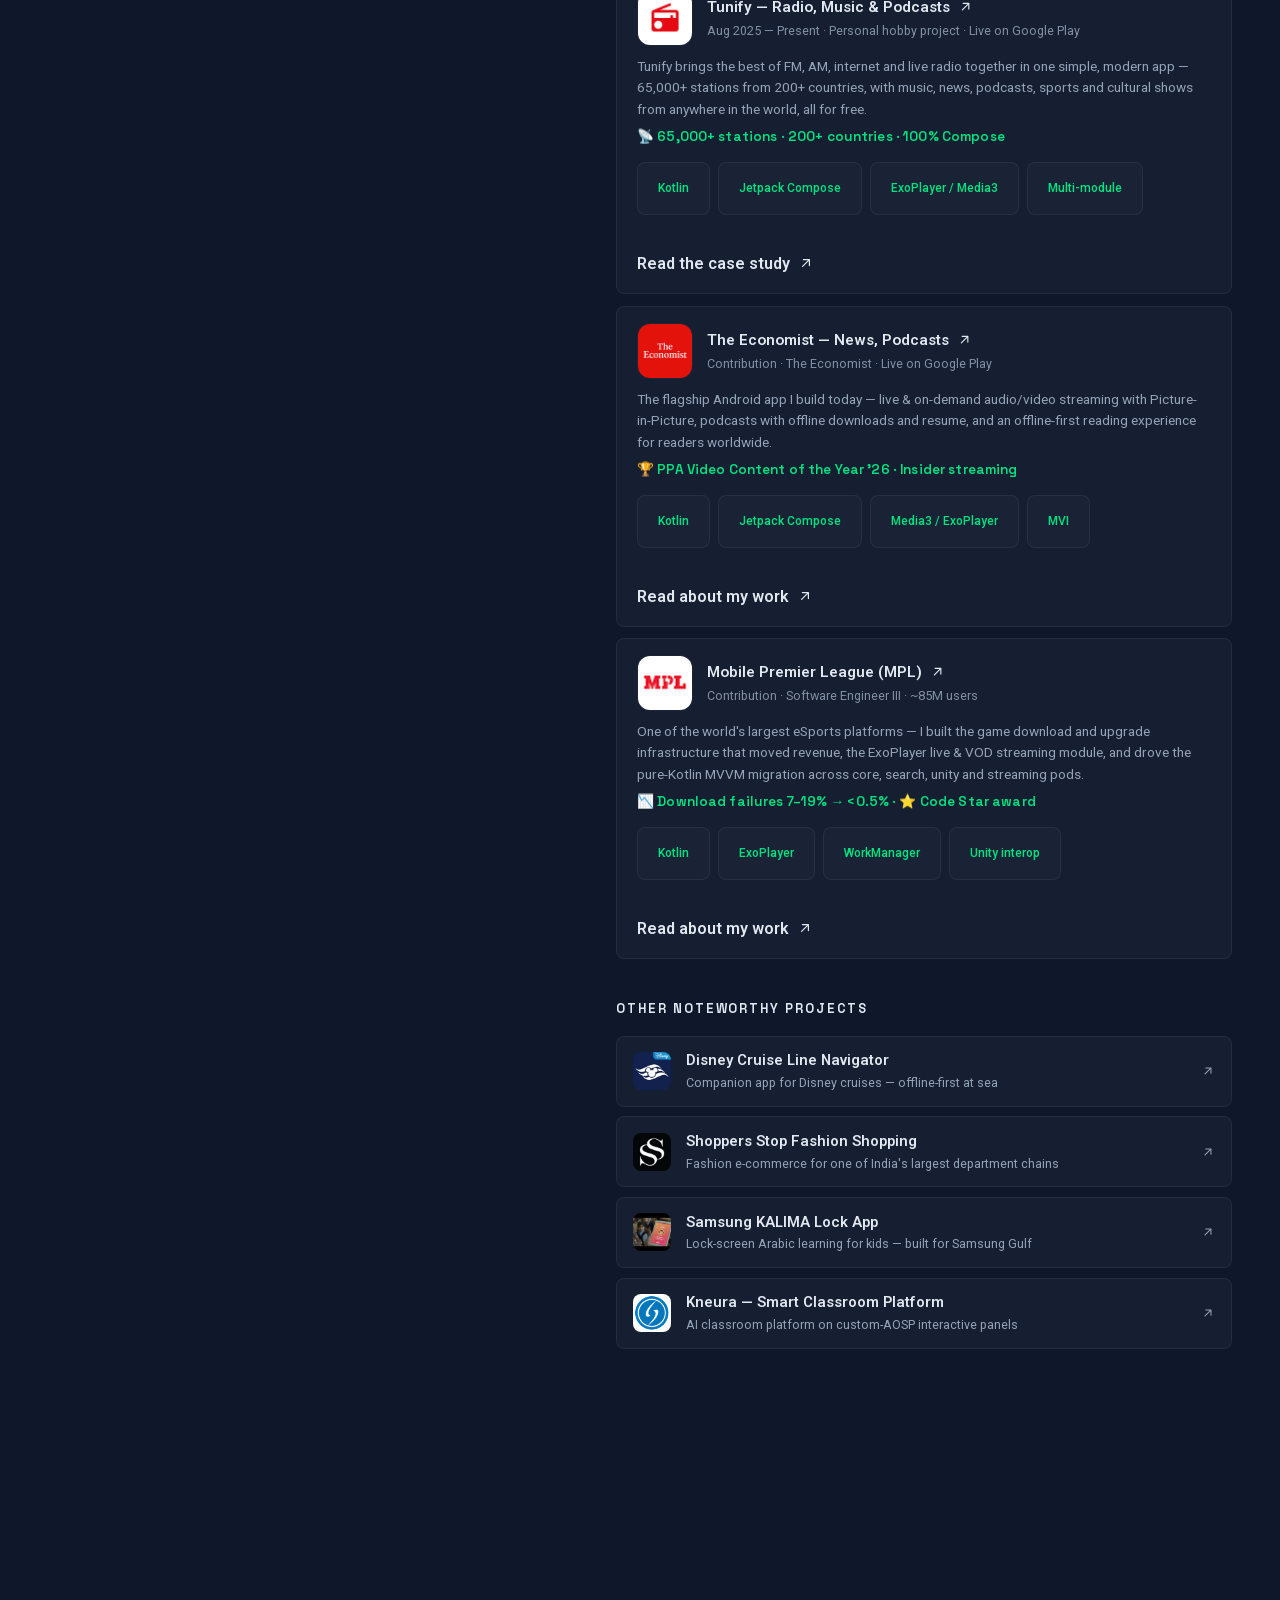
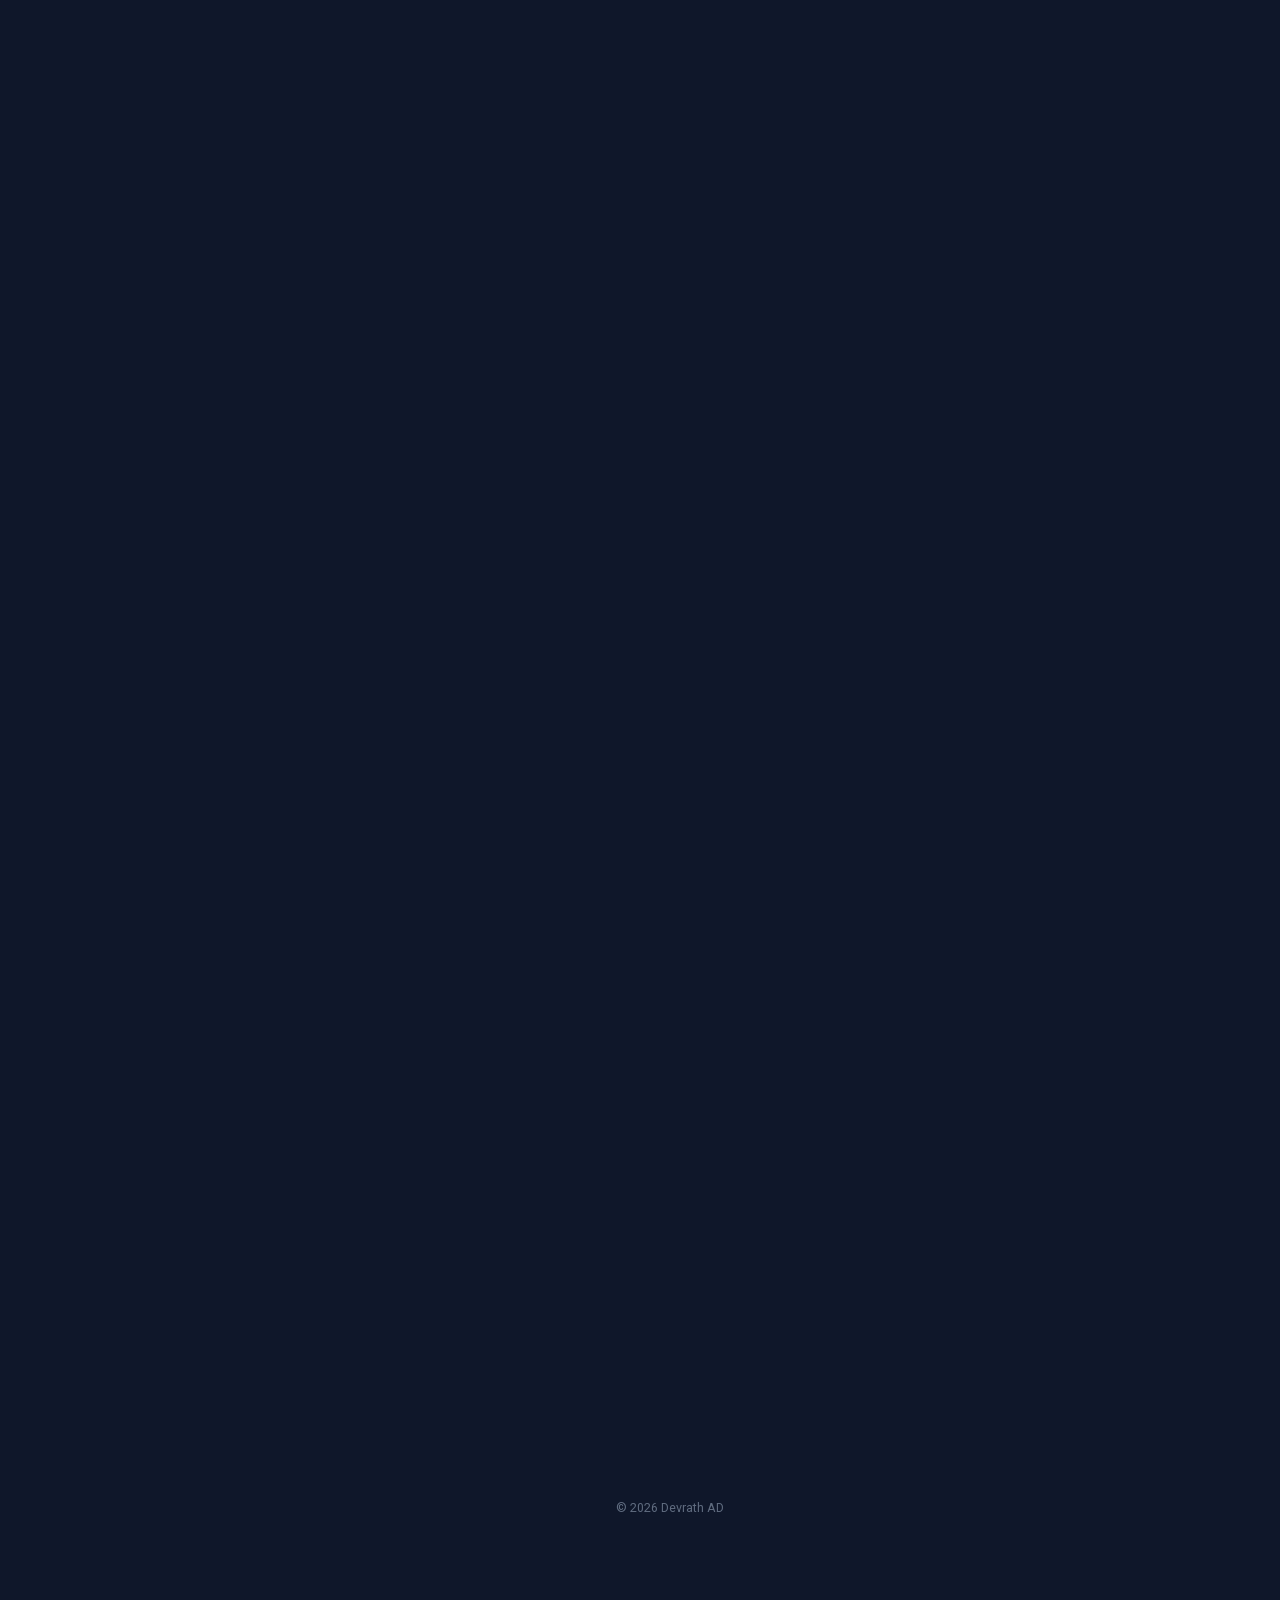
==== commit 36e2c274: "Branded social share cards + a11y/print/perf finishing Share cards: - Seven branded 1200x630 OG card" ====
--- a/index.html
+++ b/index.html
@@ -14,12 +14,12 @@
   <meta property="og:description" content="Senior software engineer specialising in Android — Kotlin, Jetpack Compose and clean architecture." />
   <meta property="og:url" content="https://devrath.me" />
   <meta property="og:type" content="website" />
-  <meta property="og:image" content="https://devrath.me/og-image.png?v=4" />
-  <meta property="og:image:width" content="900" />
-  <meta property="og:image:height" content="1200" />
+  <meta property="og:image" content="https://devrath.me/og/home.png?v=1" />
+  <meta property="og:image:width" content="1200" />
+  <meta property="og:image:height" content="630" />
   <meta name="twitter:card" content="summary_large_image" />
   <meta name="twitter:site" content="@Devrath_Dev" />
-  <meta name="twitter:image" content="https://devrath.me/og-image.png?v=4" />
+  <meta name="twitter:image" content="https://devrath.me/og/home.png?v=1" />
   <link rel="icon" href="data:image/svg+xml,<svg xmlns='http://www.w3.org/2000/svg' viewBox='0 0 100 100'><g fill='none' stroke='%233ddc84' stroke-width='6' stroke-linecap='round'><path d='M38,25 31,12'/><path d='M62,25 69,12'/></g><path fill='%233ddc84' d='M22,78 L22,50 A28,28 0 0 1 78,50 L78,78 A7,7 0 0 1 71,85 L29,85 A7,7 0 0 1 22,78 Z'/><text x='50' y='71' font-size='46' font-weight='700' fill='%230f172a' text-anchor='middle' font-family='Arial,Helvetica,sans-serif'>D</text></svg>" />
   <link rel="preload" href="fonts/roboto.woff2" as="font" type="font/woff2" crossorigin />
   <link rel="preload" href="fonts/space-grotesk.woff2" as="font" type="font/woff2" crossorigin />
@@ -49,7 +49,7 @@
   }
   </script>
   <script>(()=>{const s=localStorage.getItem("theme");if(s==="light")document.documentElement.setAttribute("data-theme","light");})();</script>
-  <link rel="stylesheet" href="styles.css?v=46" />
+  <link rel="stylesheet" href="styles.css?v=47" />
 </head>
 <body class="loading">
   <a class="skip-link" href="#about">Skip to content</a>
--- a/styles.css
+++ b/styles.css
@@ -656,11 +656,19 @@
 
 /* Accessible focus states */
 a:focus-visible,
-summary:focus-visible {
+summary:focus-visible,
+button:focus-visible,
+.carousel-track:focus-visible,
+[tabindex]:focus-visible {
   outline: 2px solid var(--accent);
   outline-offset: 3px;
   border-radius: 4px;
 }
+
+/* Round buttons keep a circular ring */
+#theme-toggle:focus-visible,
+#palette-hint:focus-visible,
+.carousel-dots button:focus-visible { border-radius: 9999px; }
 
 /* Inline link underline on hover */
 section p a:hover {
@@ -2187,6 +2195,26 @@
 
 .colophon code { font-size: 0.72rem; color: inherit; }
 
+/* ---------- Render-perf: skip off-screen section layout/paint ---------- */
+#writing, #skills, #beyond, #contact {
+  content-visibility: auto;
+  contain-intrinsic-size: auto 600px;
+}
+
+/* ---------- Case-study print styles ---------- */
+@media print {
+  #aurora, #grain, #cs-progress, .cs-back, .cs-links,
+  .cs-video .yt-play, .cs-video .yt-hint, .cs-next, .cs-foot { display: none !important; }
+  html[data-theme] { color-scheme: light; }
+  body { background: #fff !important; color: #1a1a1a !important; }
+  .cs { padding: 1rem 0; max-width: 100%; }
+  .cs h1, .cs h2, .cs h3, .cs-stat b { color: #000 !important; }
+  .cs p, .cs li { color: #1a1a1a !important; }
+  .cs-stat, .cs-callout, .cs figure svg, .cs figure img { break-inside: avoid; }
+  .cs-eyebrow, .cs-stat b, .cs-callout .tag { color: #0a8f4e !important; }
+  * { animation: none !important; transition: none !important; opacity: 1 !important; }
+}
+
 /* ---------- Case-study reading progress ---------- */
 #cs-progress {
   position: fixed;
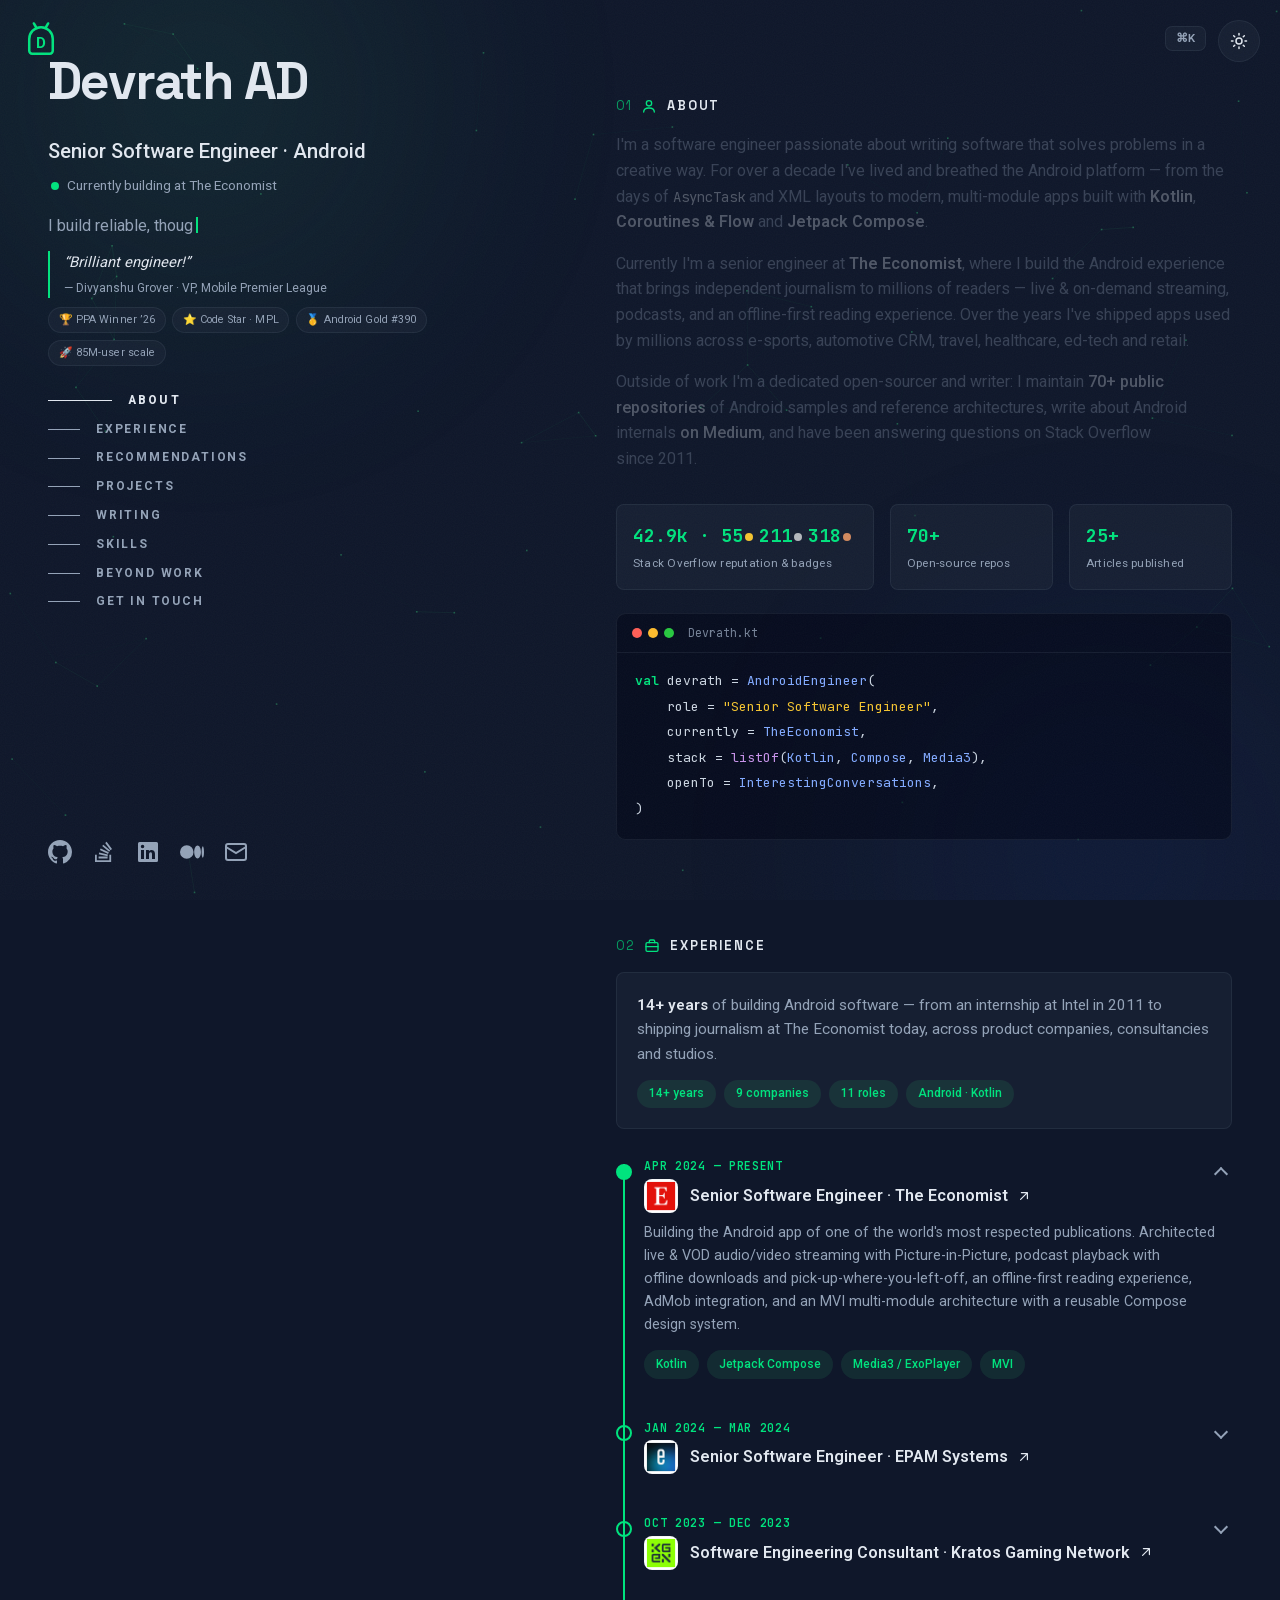
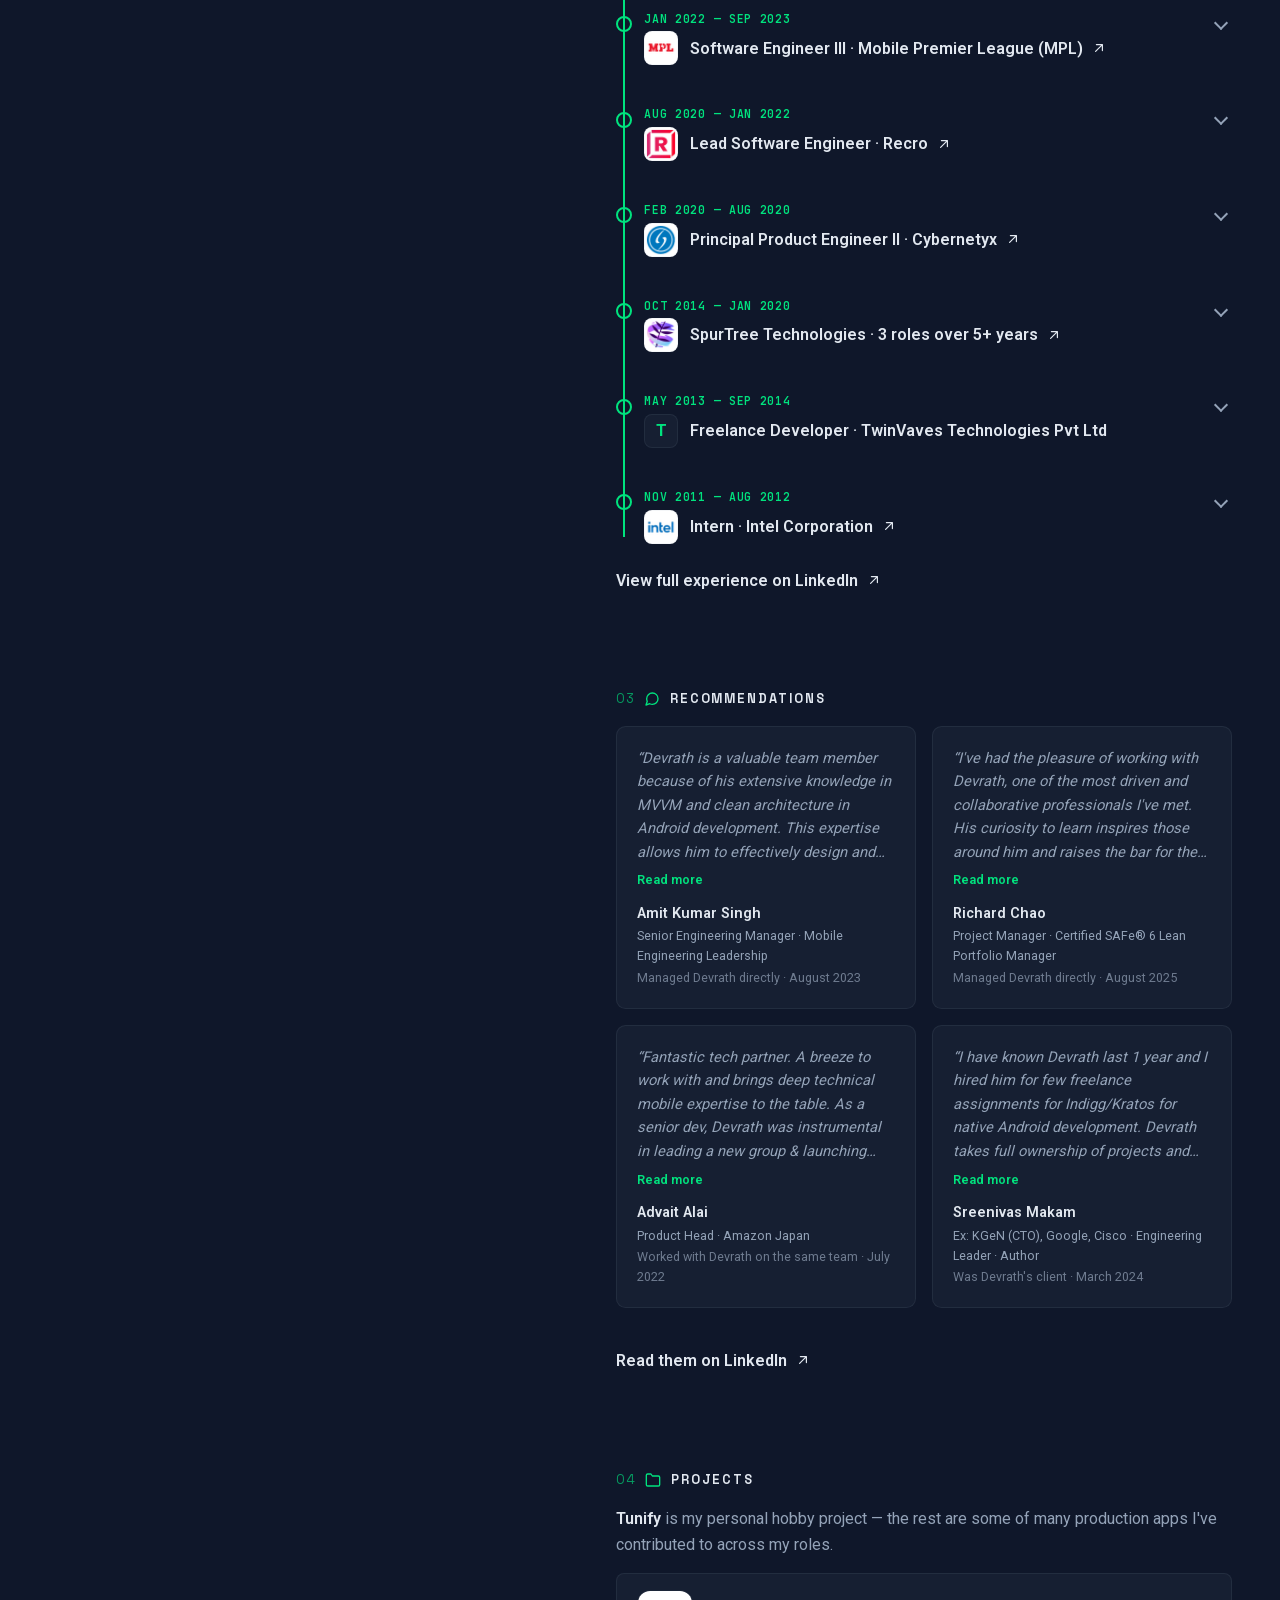
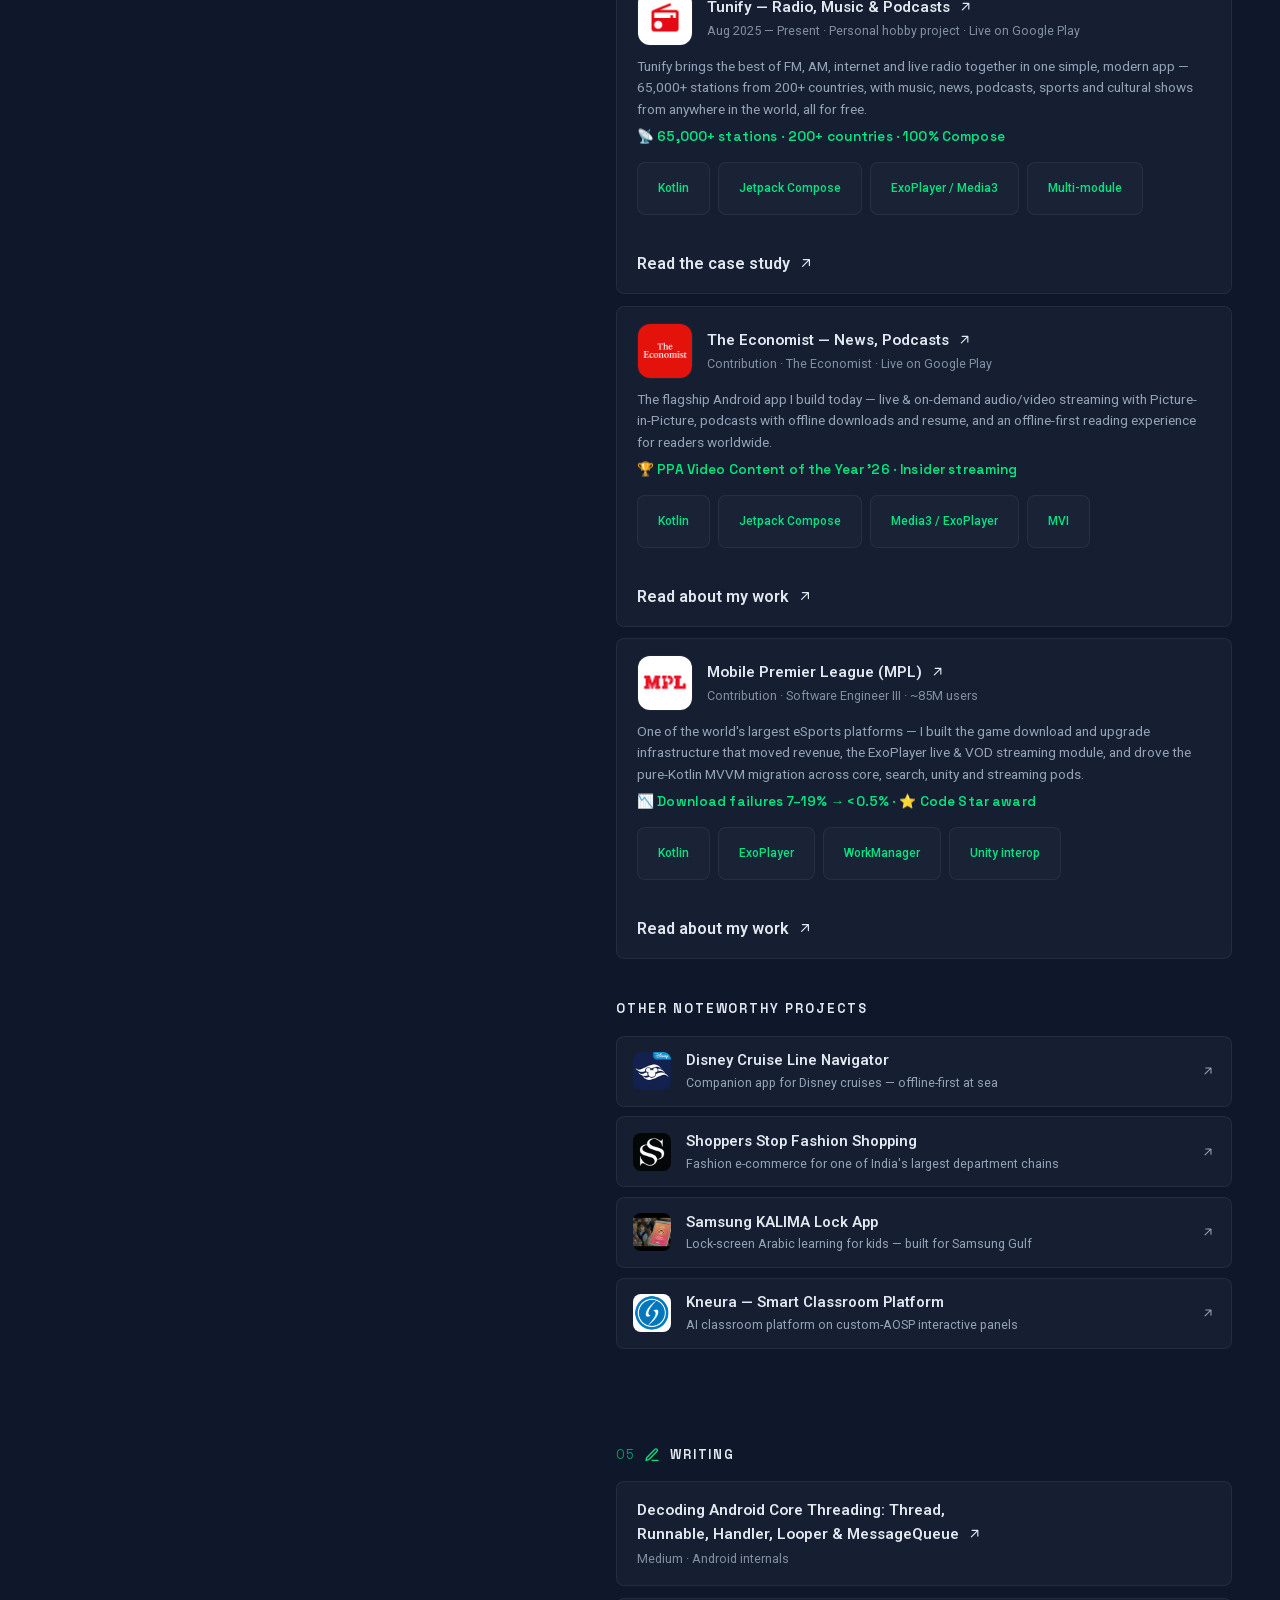
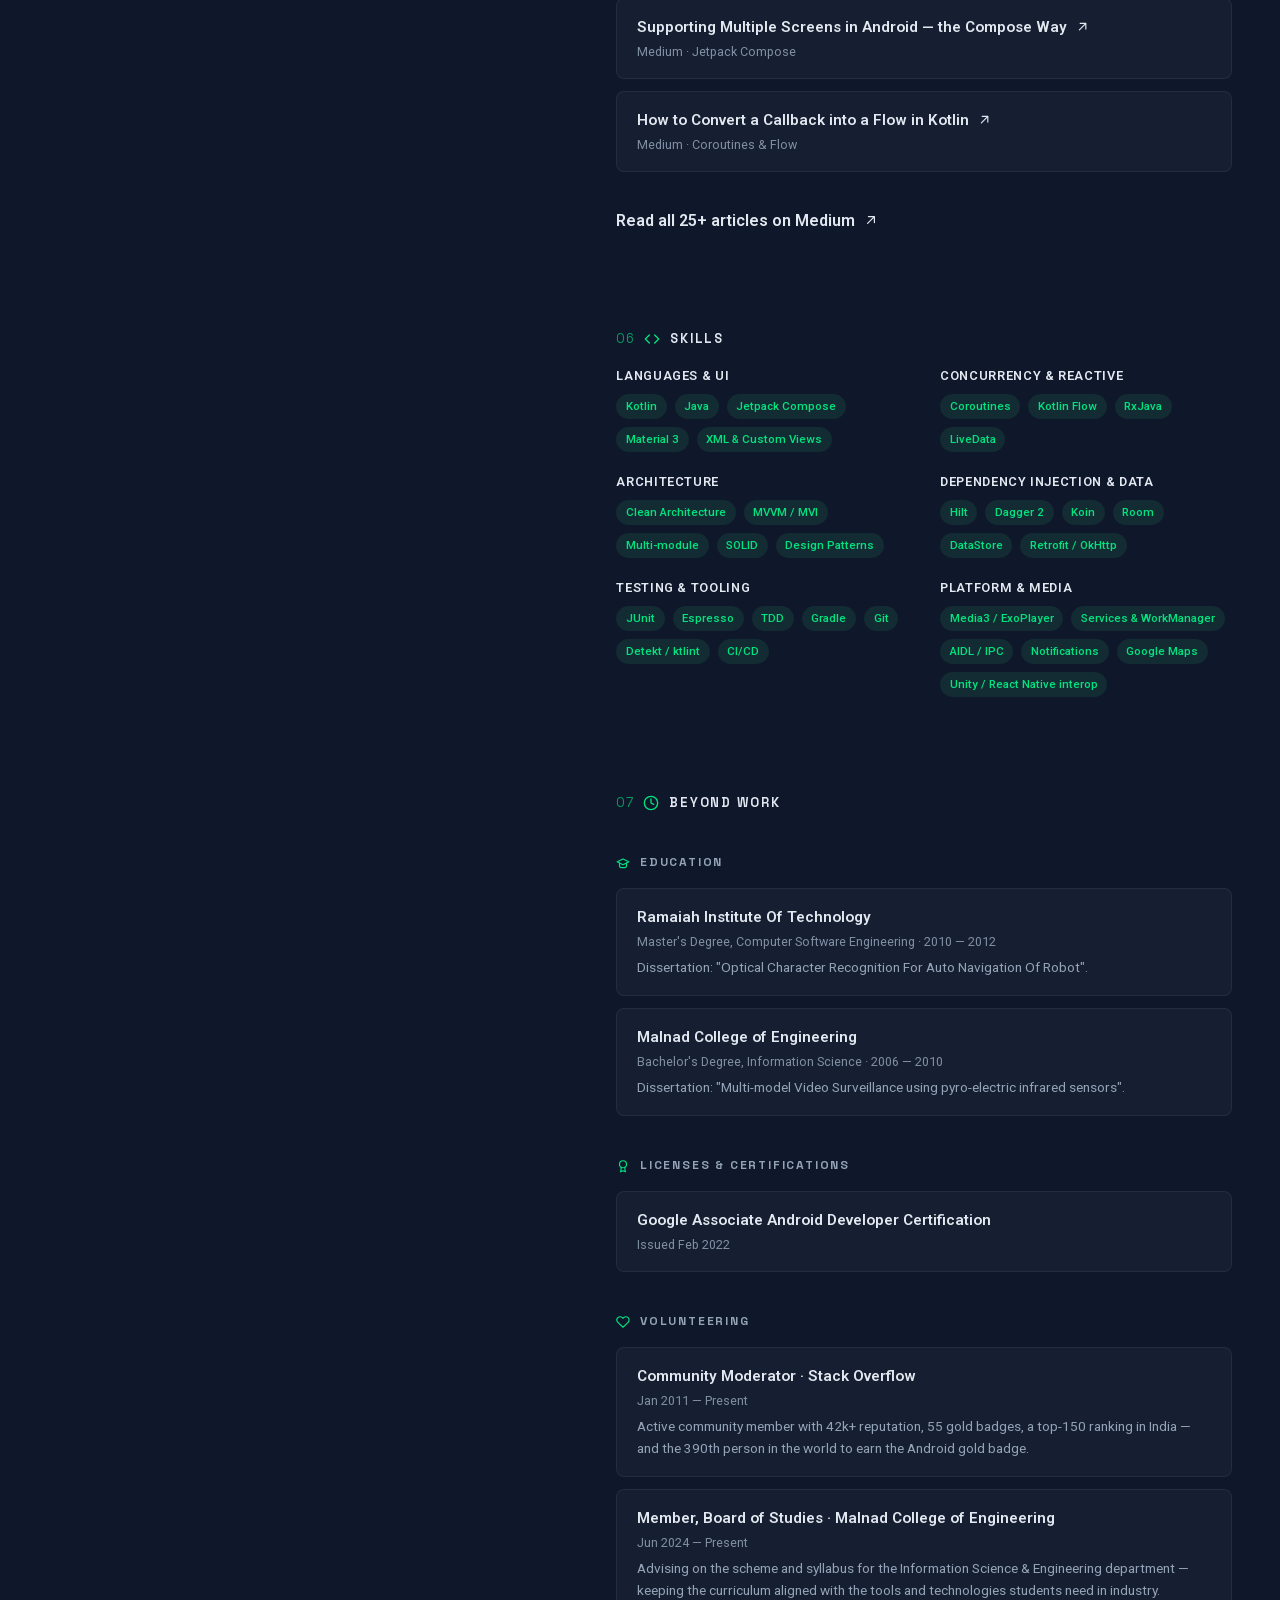
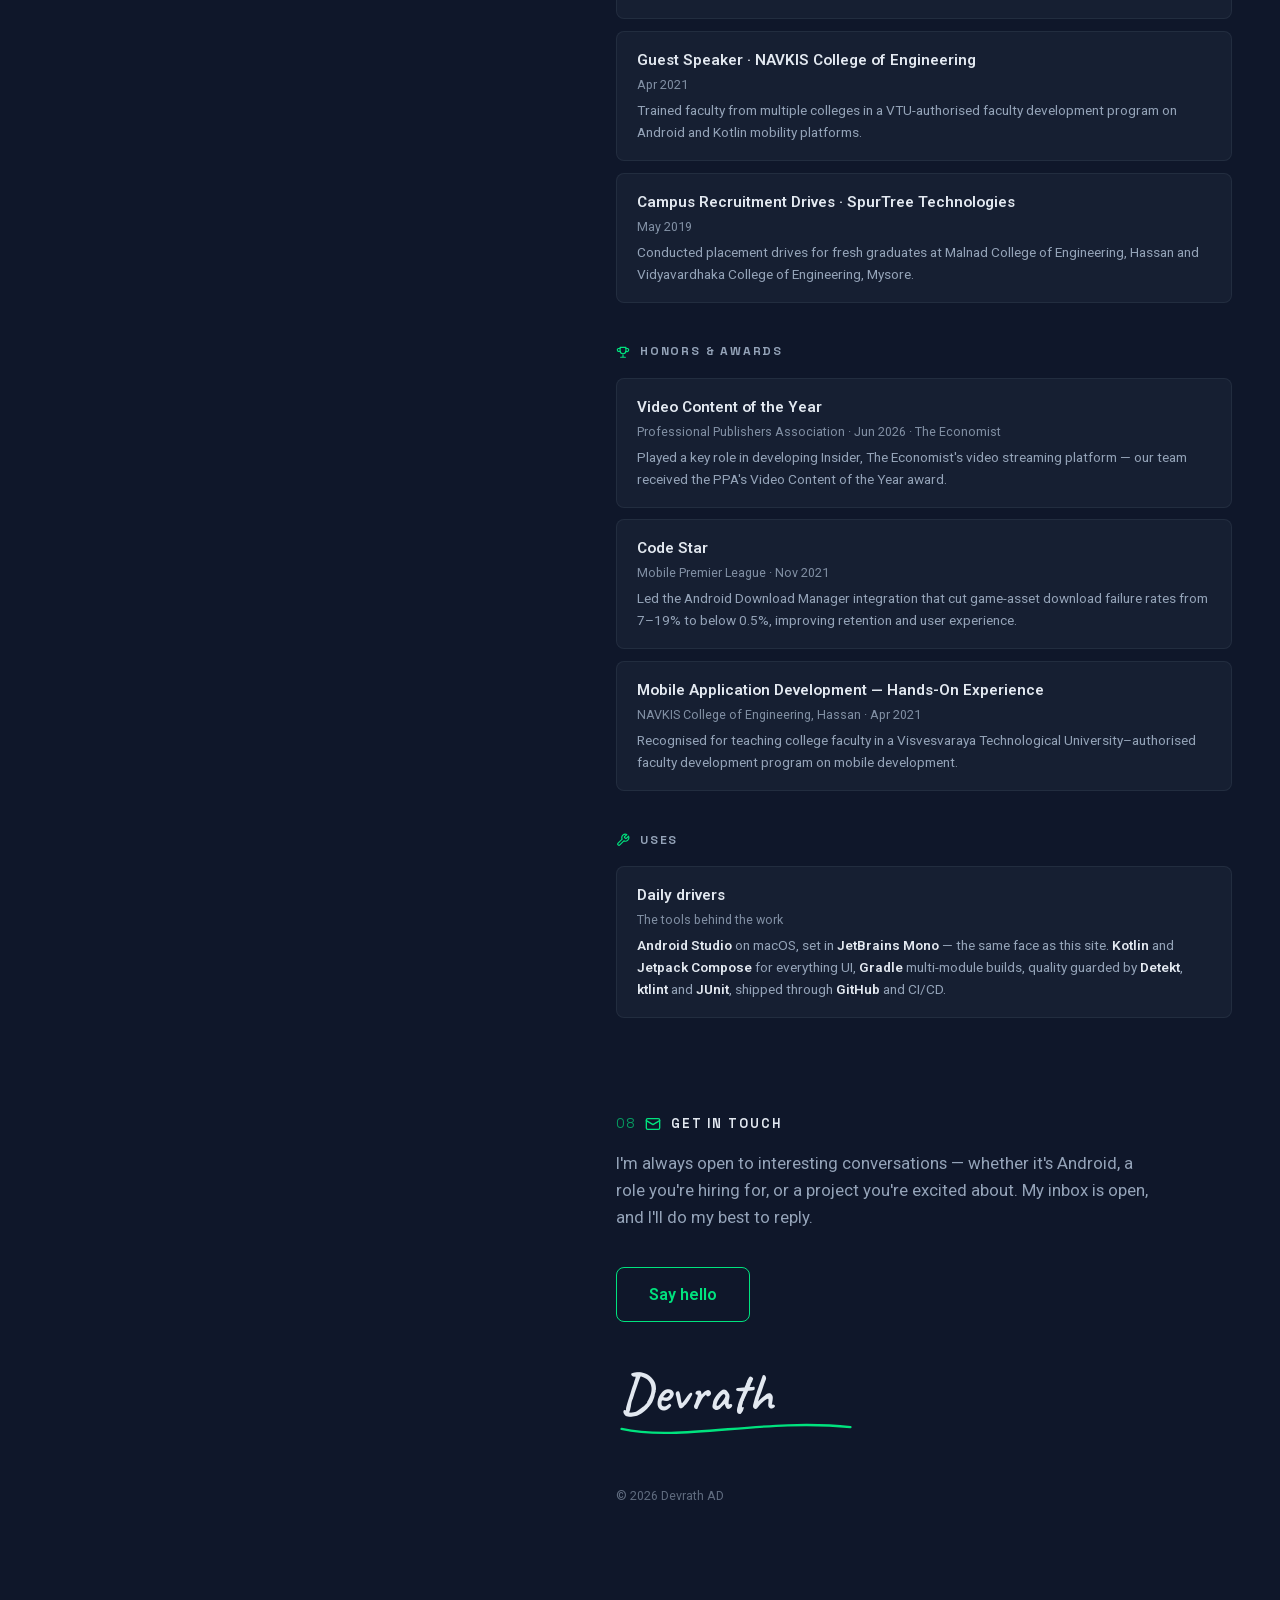
==== commit 788e5f7e: "Fix section numbering: remove content-visibility that broke the CSS counter content-visibility: auto" ====
--- a/index.html
+++ b/index.html
@@ -49,7 +49,7 @@
   }
   </script>
   <script>(()=>{const s=localStorage.getItem("theme");if(s==="light")document.documentElement.setAttribute("data-theme","light");})();</script>
-  <link rel="stylesheet" href="styles.css?v=47" />
+  <link rel="stylesheet" href="styles.css?v=48" />
 </head>
 <body class="loading">
   <a class="skip-link" href="#about">Skip to content</a>
--- a/styles.css
+++ b/styles.css
@@ -2195,12 +2195,6 @@
 
 .colophon code { font-size: 0.72rem; color: inherit; }
 
-/* ---------- Render-perf: skip off-screen section layout/paint ---------- */
-#writing, #skills, #beyond, #contact {
-  content-visibility: auto;
-  contain-intrinsic-size: auto 600px;
-}
-
 /* ---------- Case-study print styles ---------- */
 @media print {
   #aurora, #grain, #cs-progress, .cs-back, .cs-links,
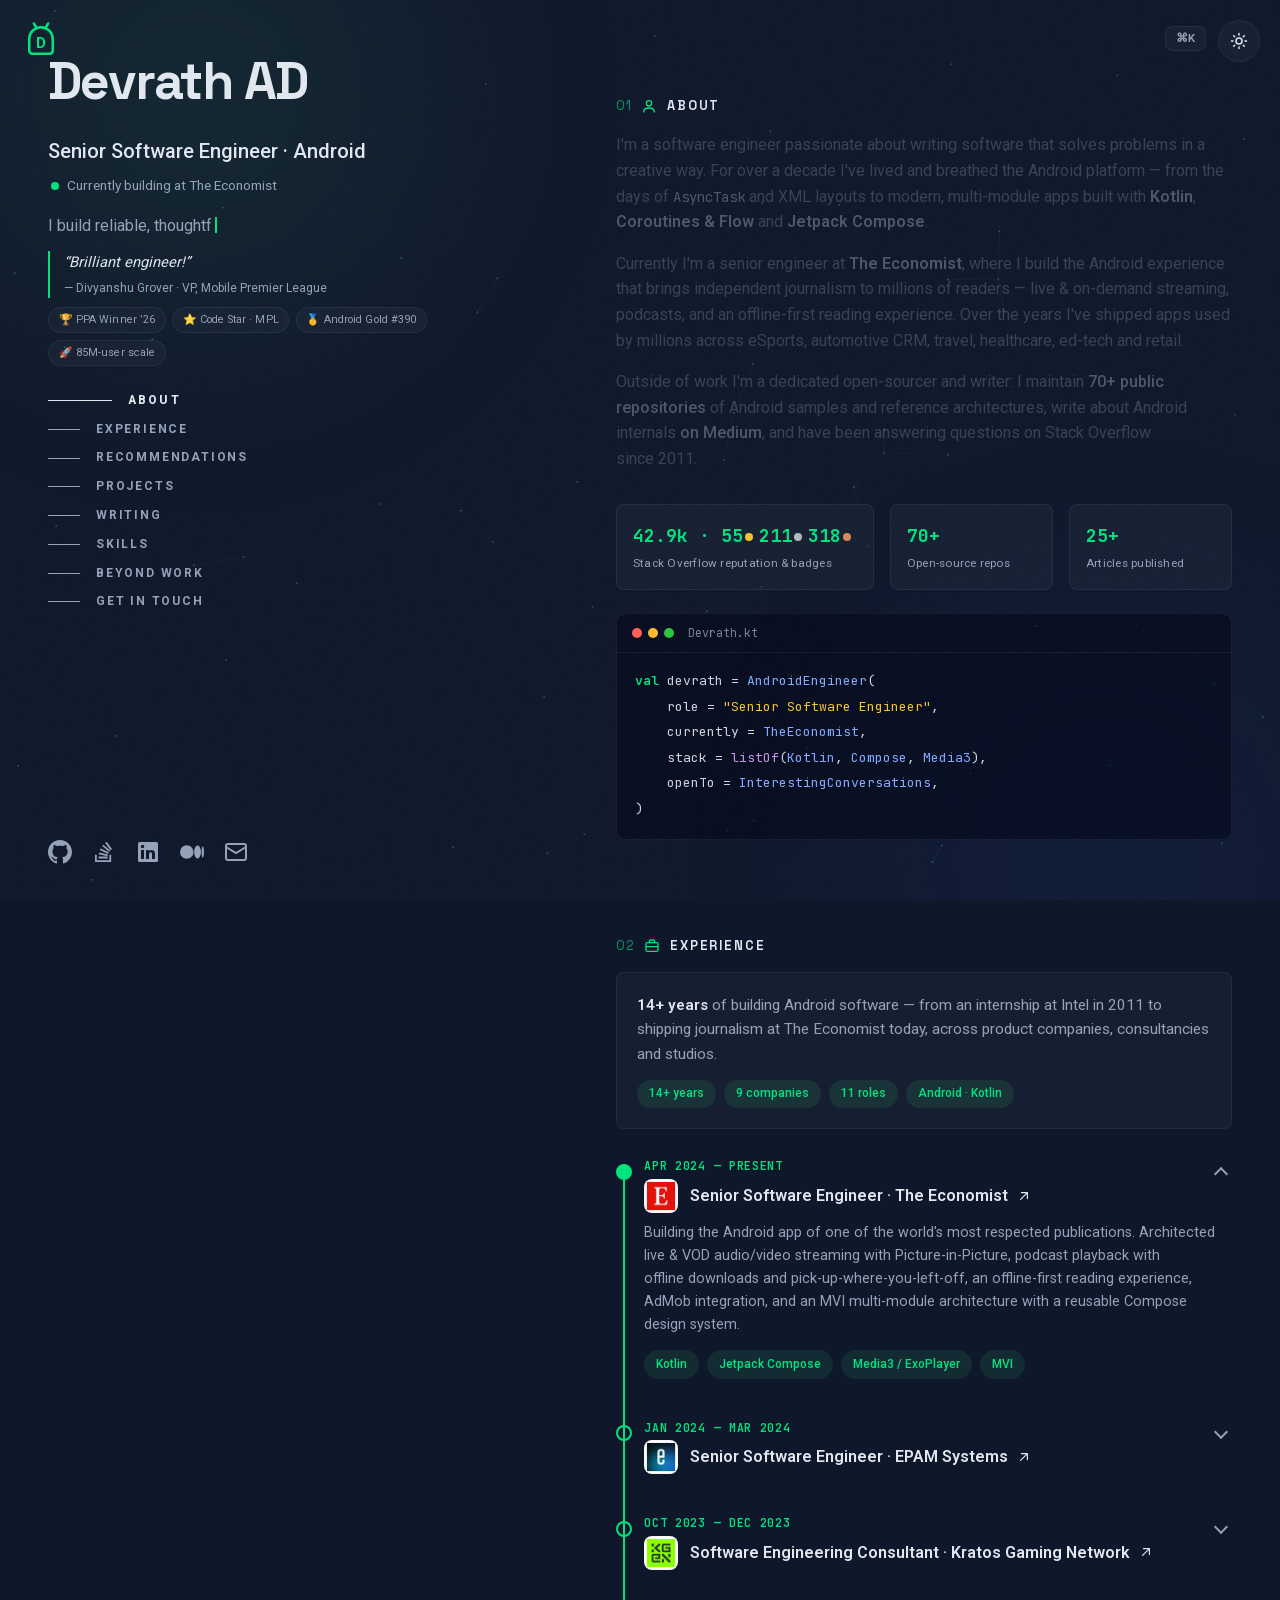
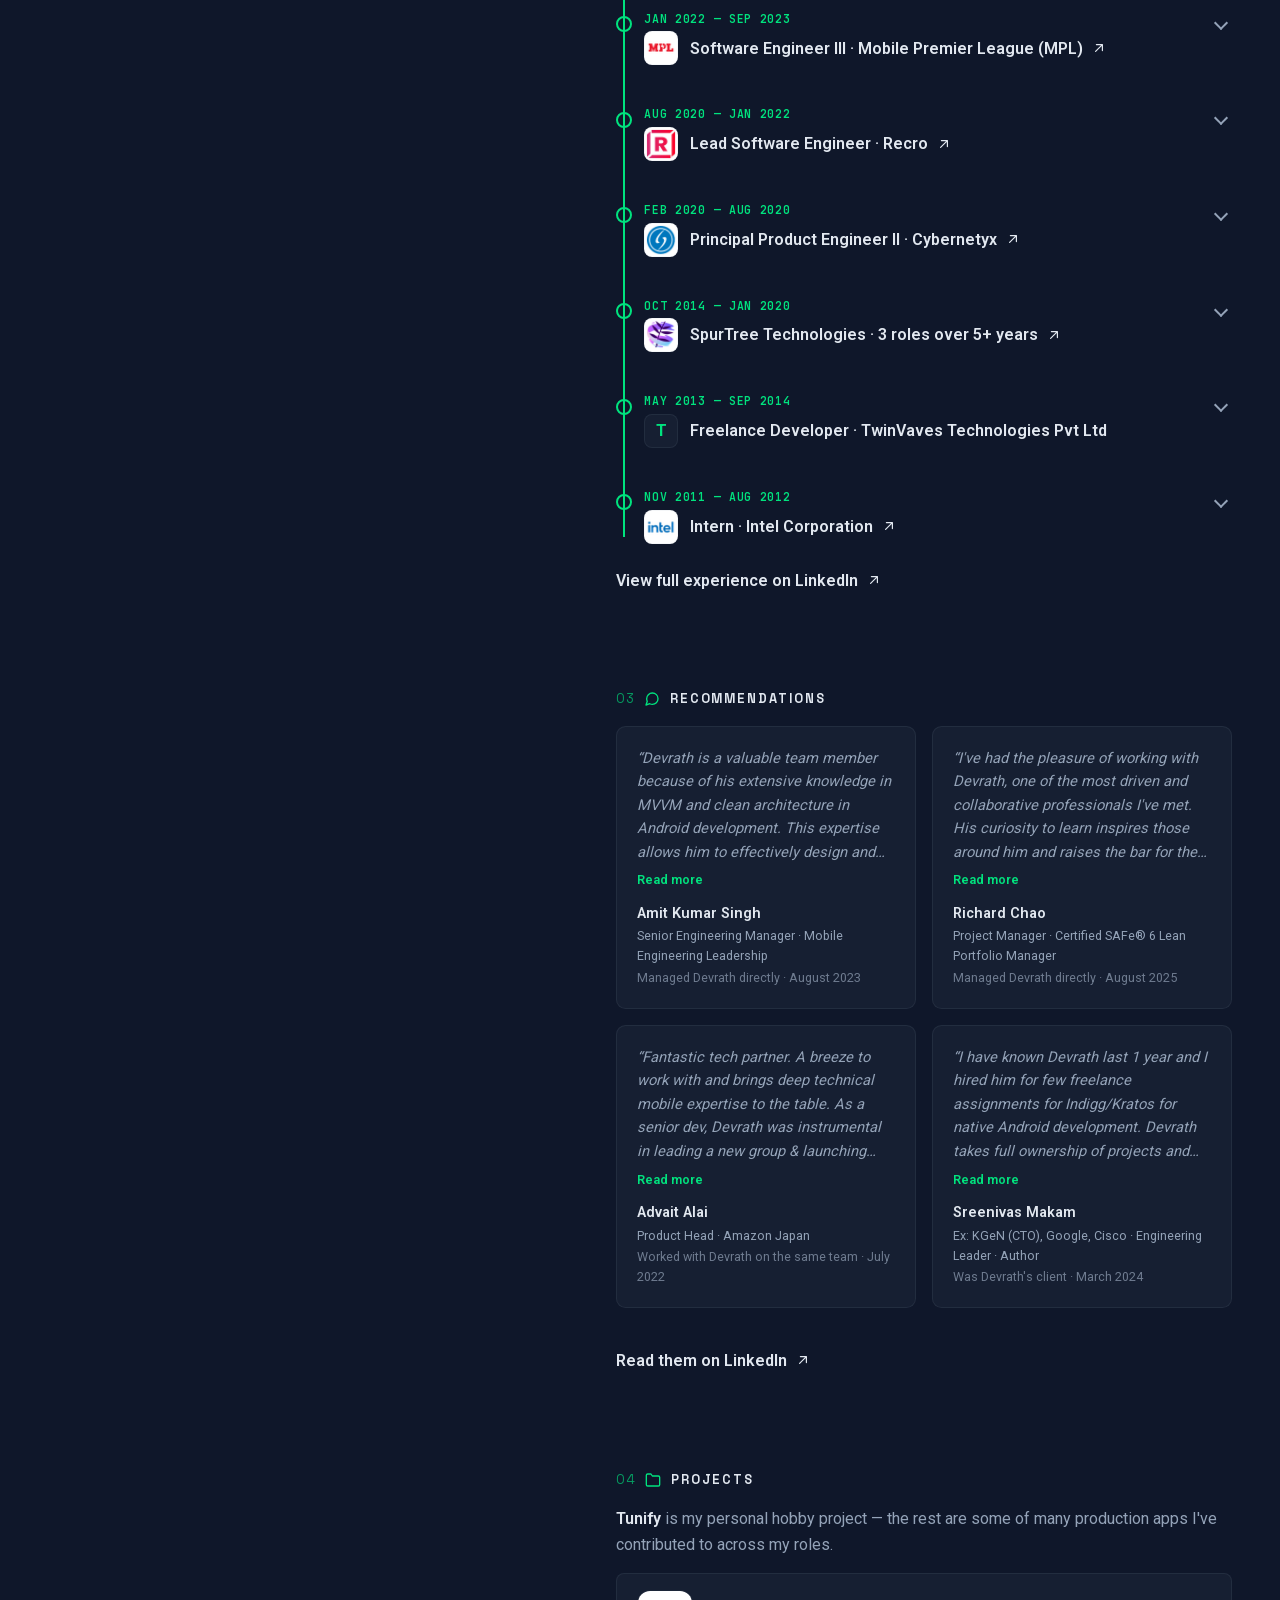
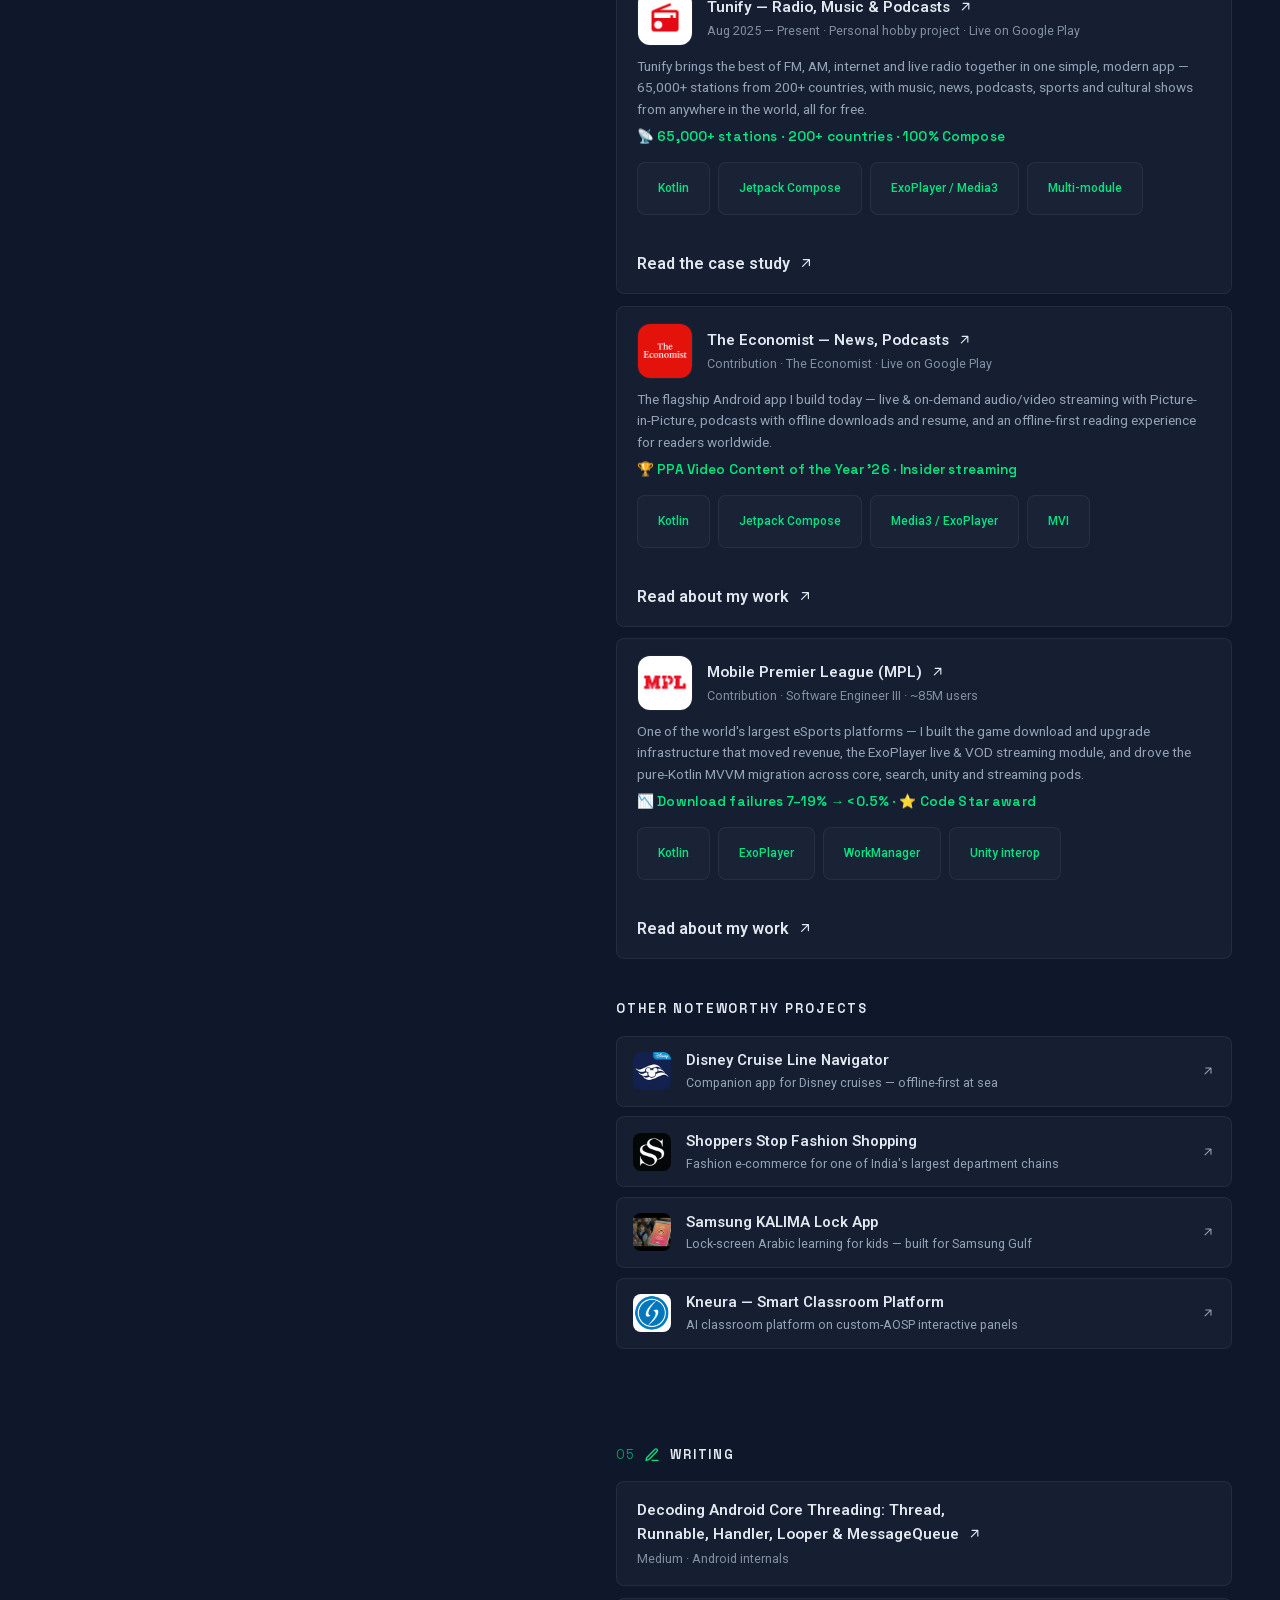
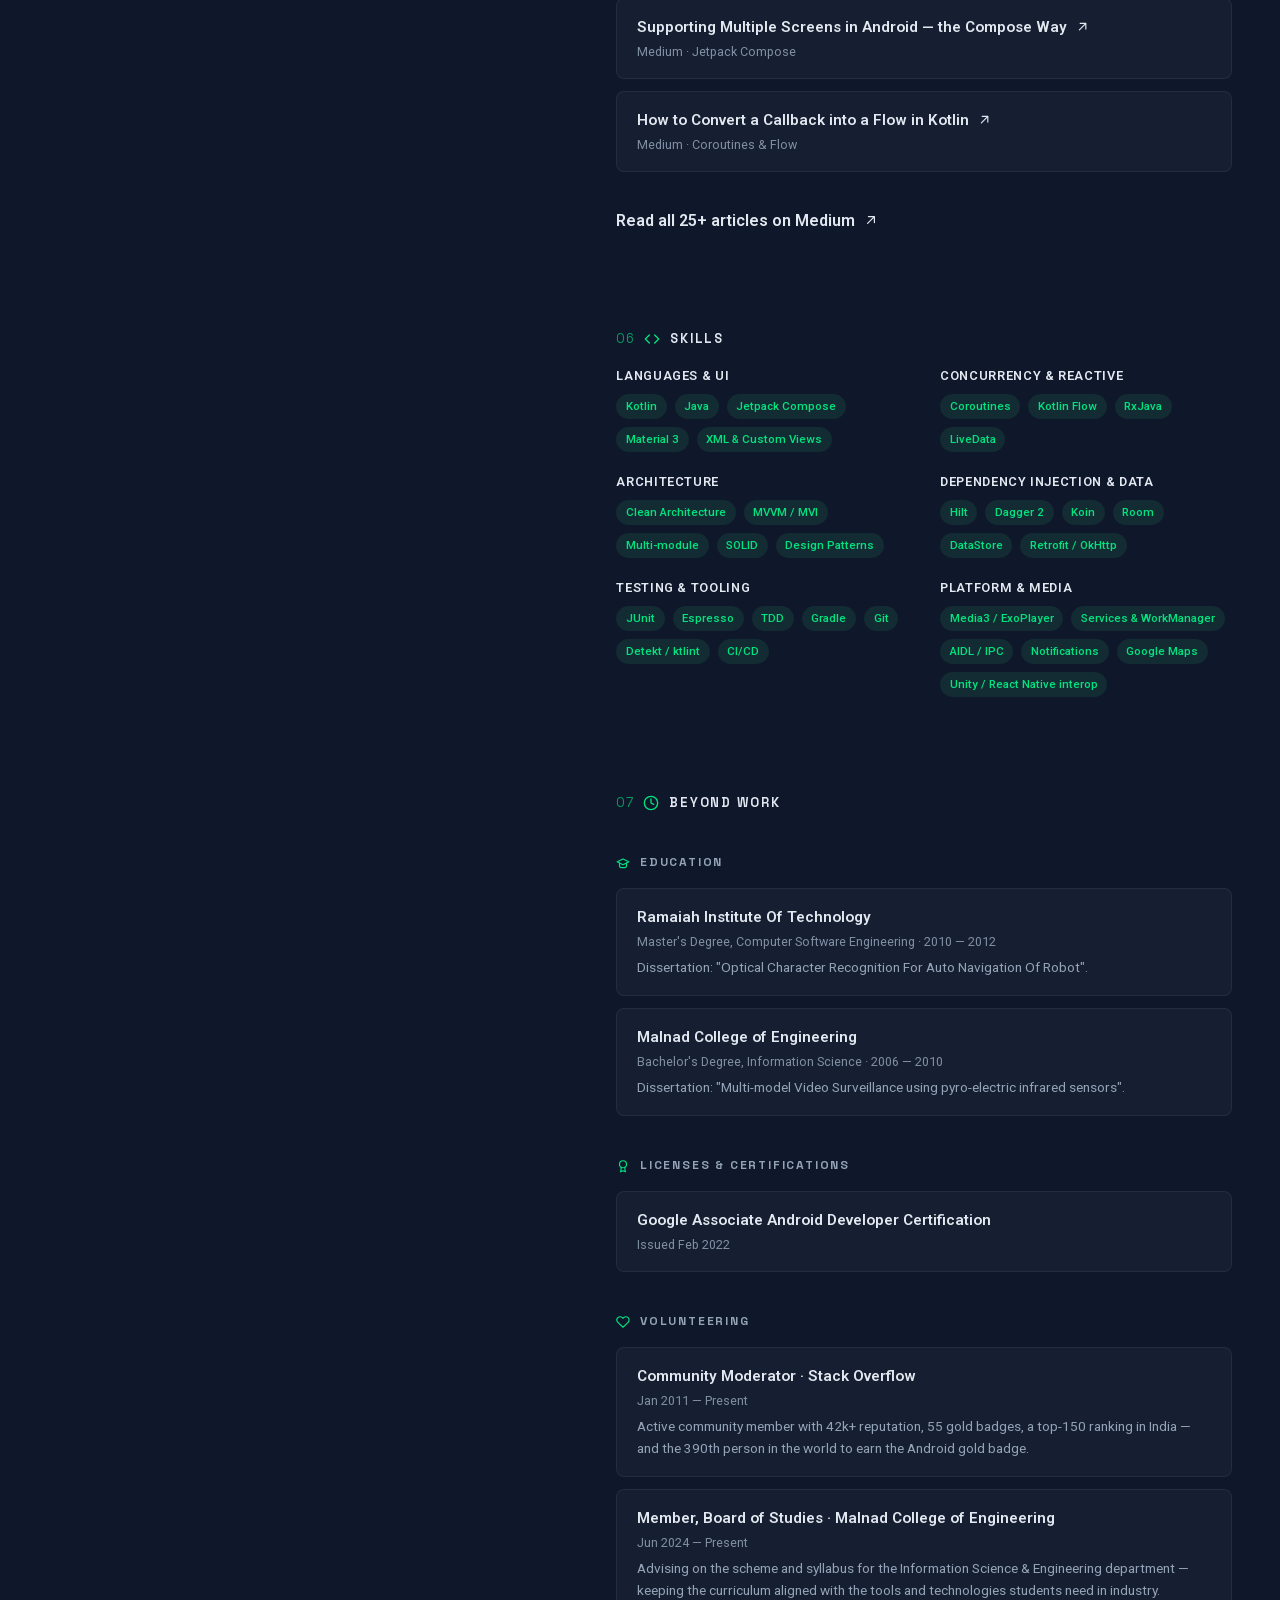
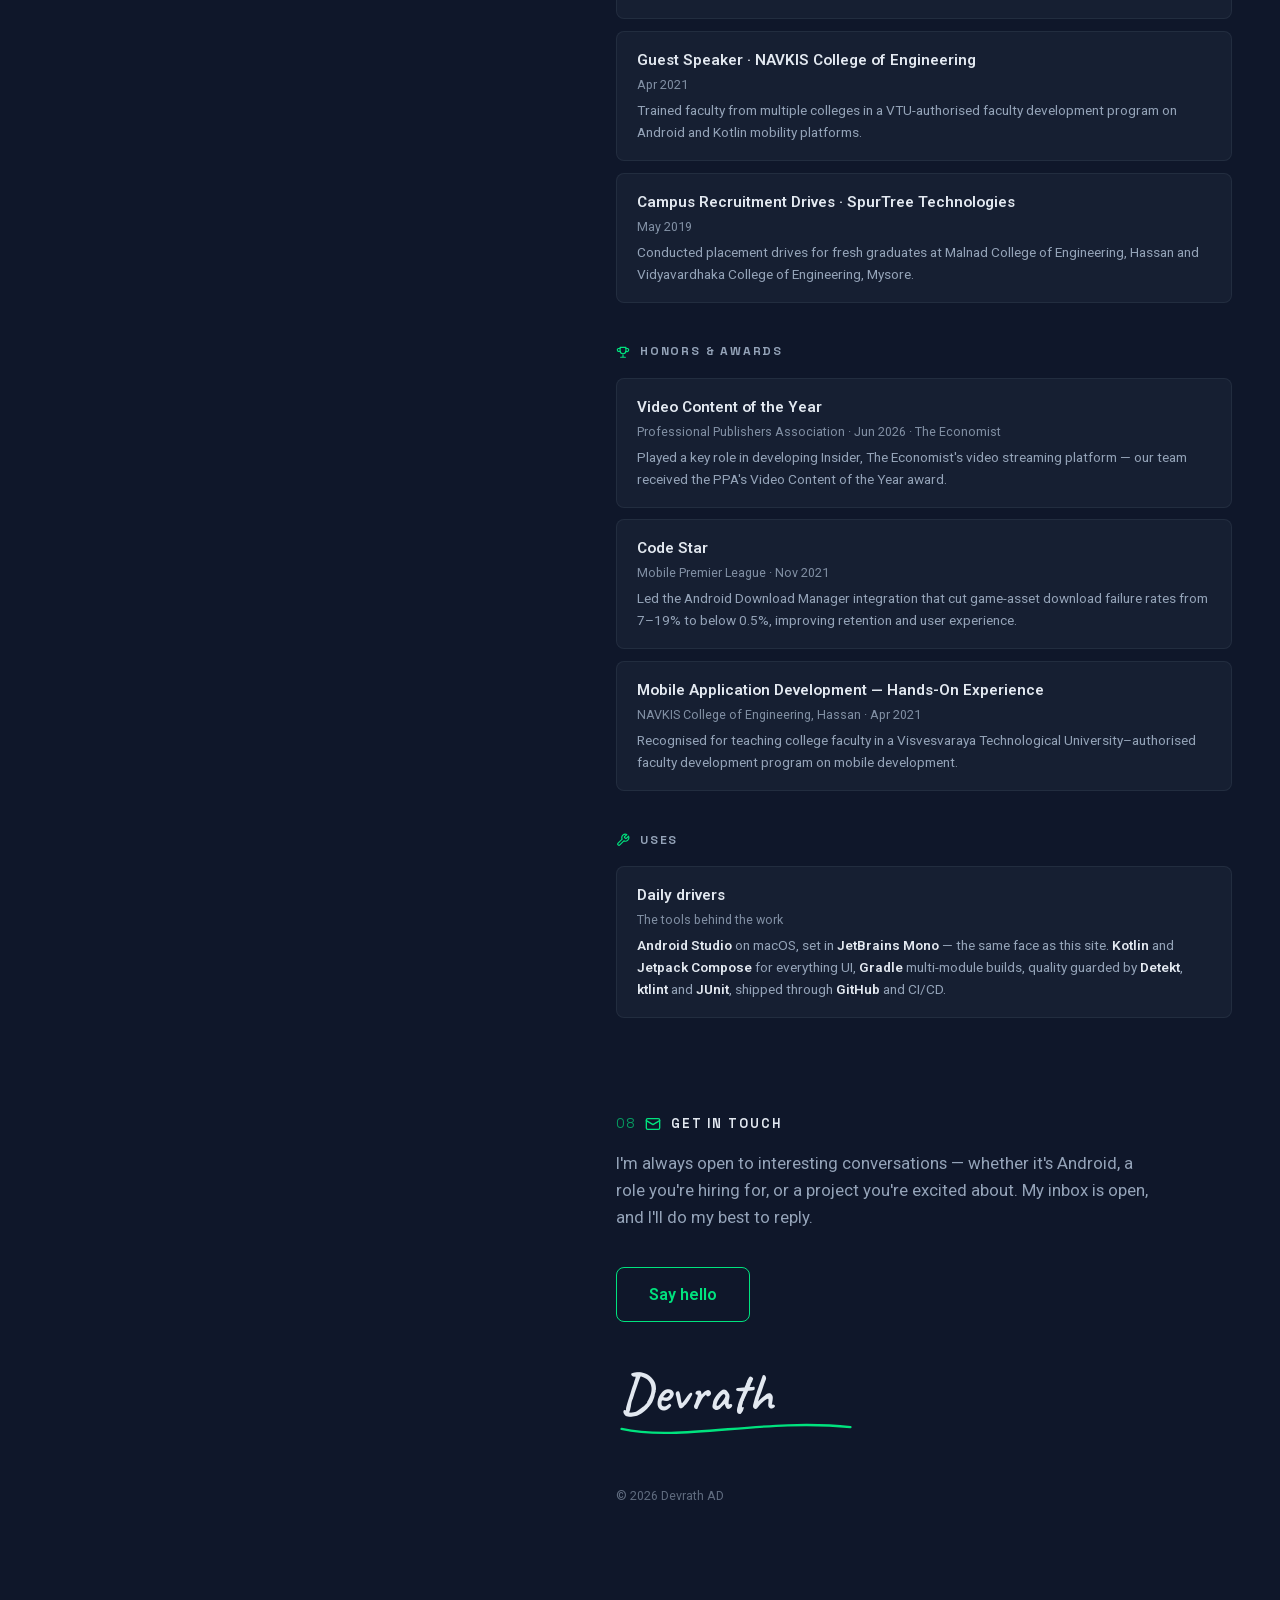
==== commit 84d041d1: "Copy polish: grammar, consistency and parallelism - 'thoughtfully-architected' -> 'thoughtfully arch" ====
--- a/index.html
+++ b/index.html
@@ -88,7 +88,7 @@
         <h1><a href="/">Devrath&nbsp;AD</a></h1>
         <h2>Senior Software Engineer · Android</h2>
         <p class="status"><span class="status-dot" aria-hidden="true"></span>Currently building at The Economist</p>
-        <p class="tagline"><span id="tagline-text">I build reliable, thoughtfully-architected Android apps with Kotlin and Jetpack Compose.</span><span id="tagline-caret" aria-hidden="true"></span></p>
+        <p class="tagline"><span id="tagline-text">I build reliable, thoughtfully architected Android apps with Kotlin and Jetpack Compose.</span><span id="tagline-caret" aria-hidden="true"></span></p>
 
         <figure class="hero-quote">
           <blockquote id="hero-quote-text">“Brilliant engineer!”</blockquote>
@@ -158,7 +158,7 @@
           where I build the Android experience that brings independent
           journalism to millions of readers — live &amp; on-demand streaming,
           podcasts, and an offline-first reading experience. Over the years
-          I've shipped apps used by millions across e-sports, automotive CRM,
+          I've shipped apps used by millions across eSports, automotive CRM,
           travel, healthcare, ed-tech and retail.
         </p>
         <p>
@@ -290,7 +290,7 @@
                 <div class="tl-head" data-tip="7 mos"><img class="co-logo" src="icons/co-cybernetyx.png" alt="" width="34" height="34" loading="lazy" /><h4><a href="https://www.cybernetyx.com/" target="_blank" rel="noreferrer">Principal Product Engineer II · Cybernetyx <svg class="arrow" viewBox="0 0 20 20" fill="currentColor" aria-hidden="true"><path fill-rule="evenodd" d="M5.22 14.78a.75.75 0 0 0 1.06 0l7.22-7.22v5.69a.75.75 0 0 0 1.5 0v-7.5a.75.75 0 0 0-.75-.75h-7.5a.75.75 0 0 0 0 1.5h5.69l-7.22 7.22a.75.75 0 0 0 0 1.06z"/></svg></a></h4></div>
               </summary>
               <div class="tl-body">
-                <p>Spearheaded Android development for the <a href="kneura.html">Kneura</a> blended-learning platform — an intelligent assistant that customises learning curriculums — plus a silent-update system across product variants and canvas tools for interactive classroom hardware.</p>
+                <p>Spearheaded Android development for the <a href="kneura.html">Kneura</a> blended-learning platform — an intelligent assistant that customises learning curricula — plus a silent-update system across product variants and canvas tools for interactive classroom hardware.</p>
                 <ul class="pills"><li>Kotlin</li><li>Ed-tech</li><li>Hardware Integration</li></ul>
               </div>
             </details>
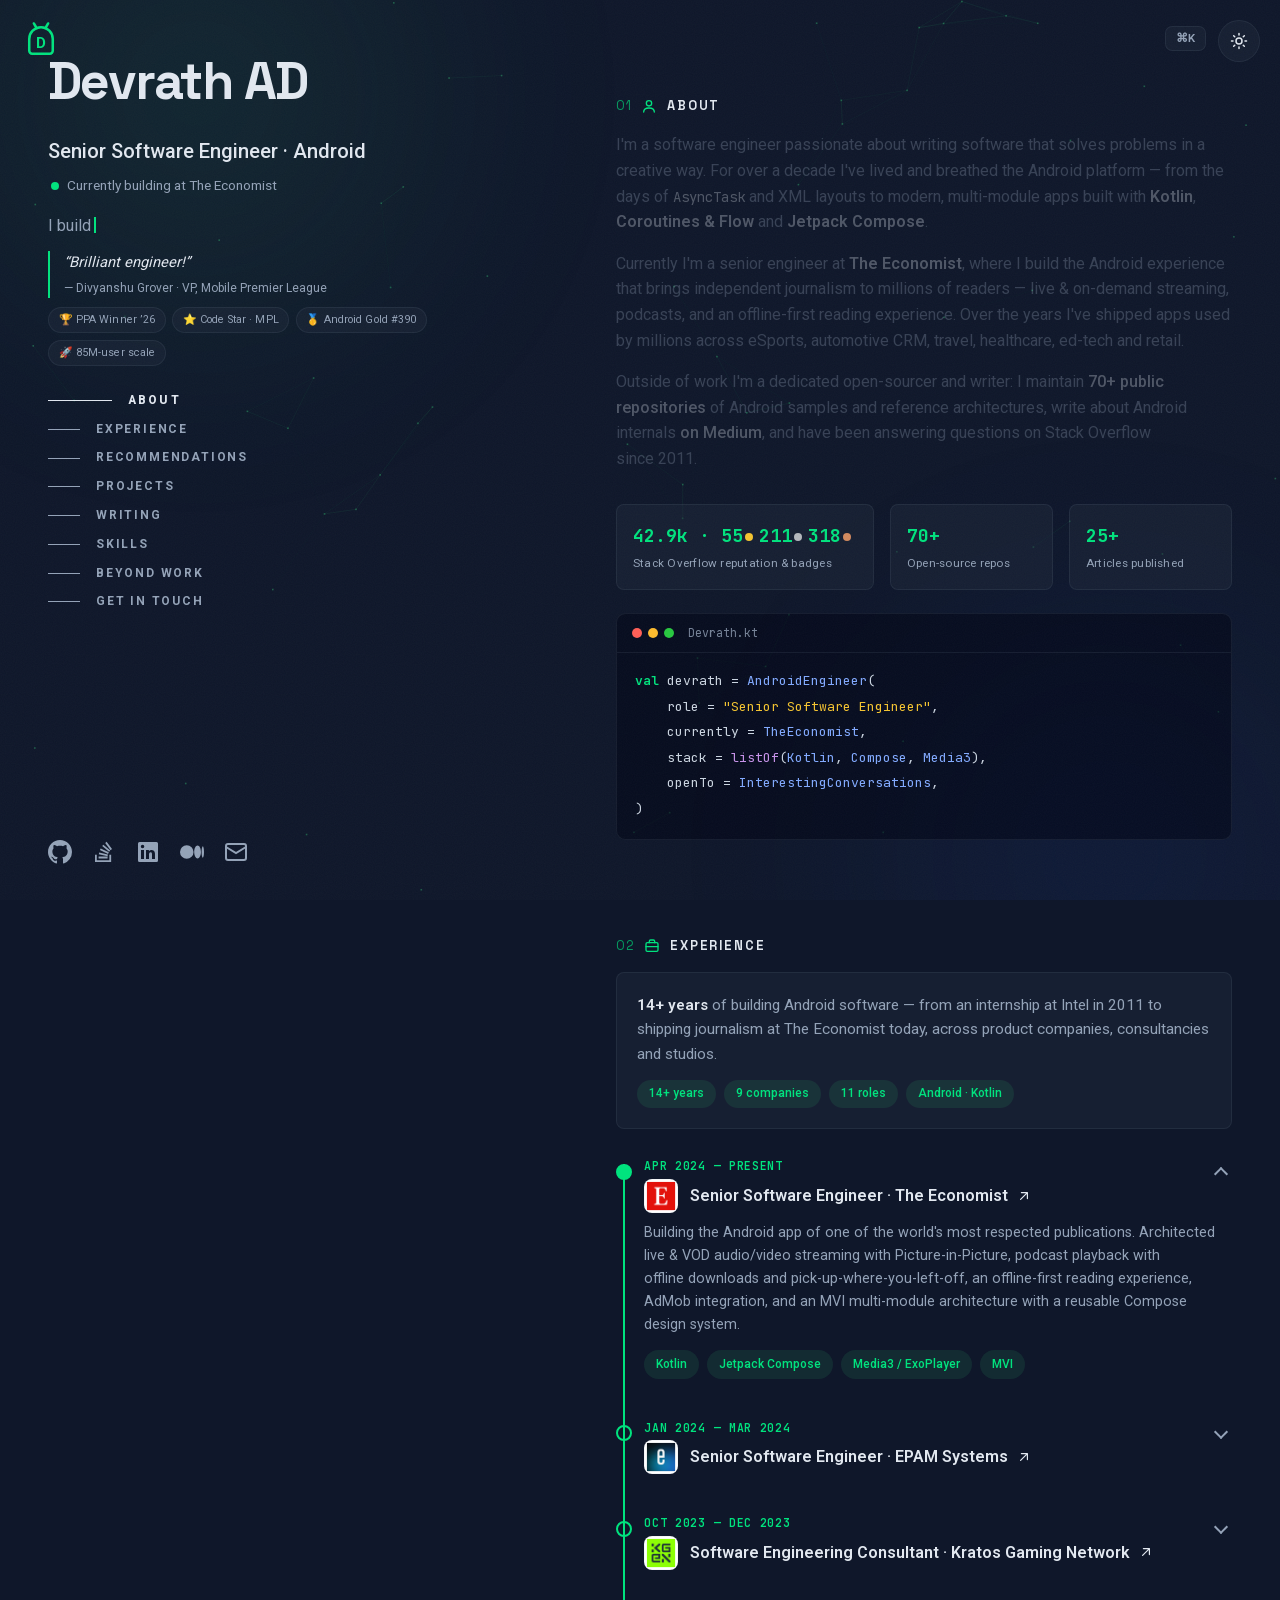
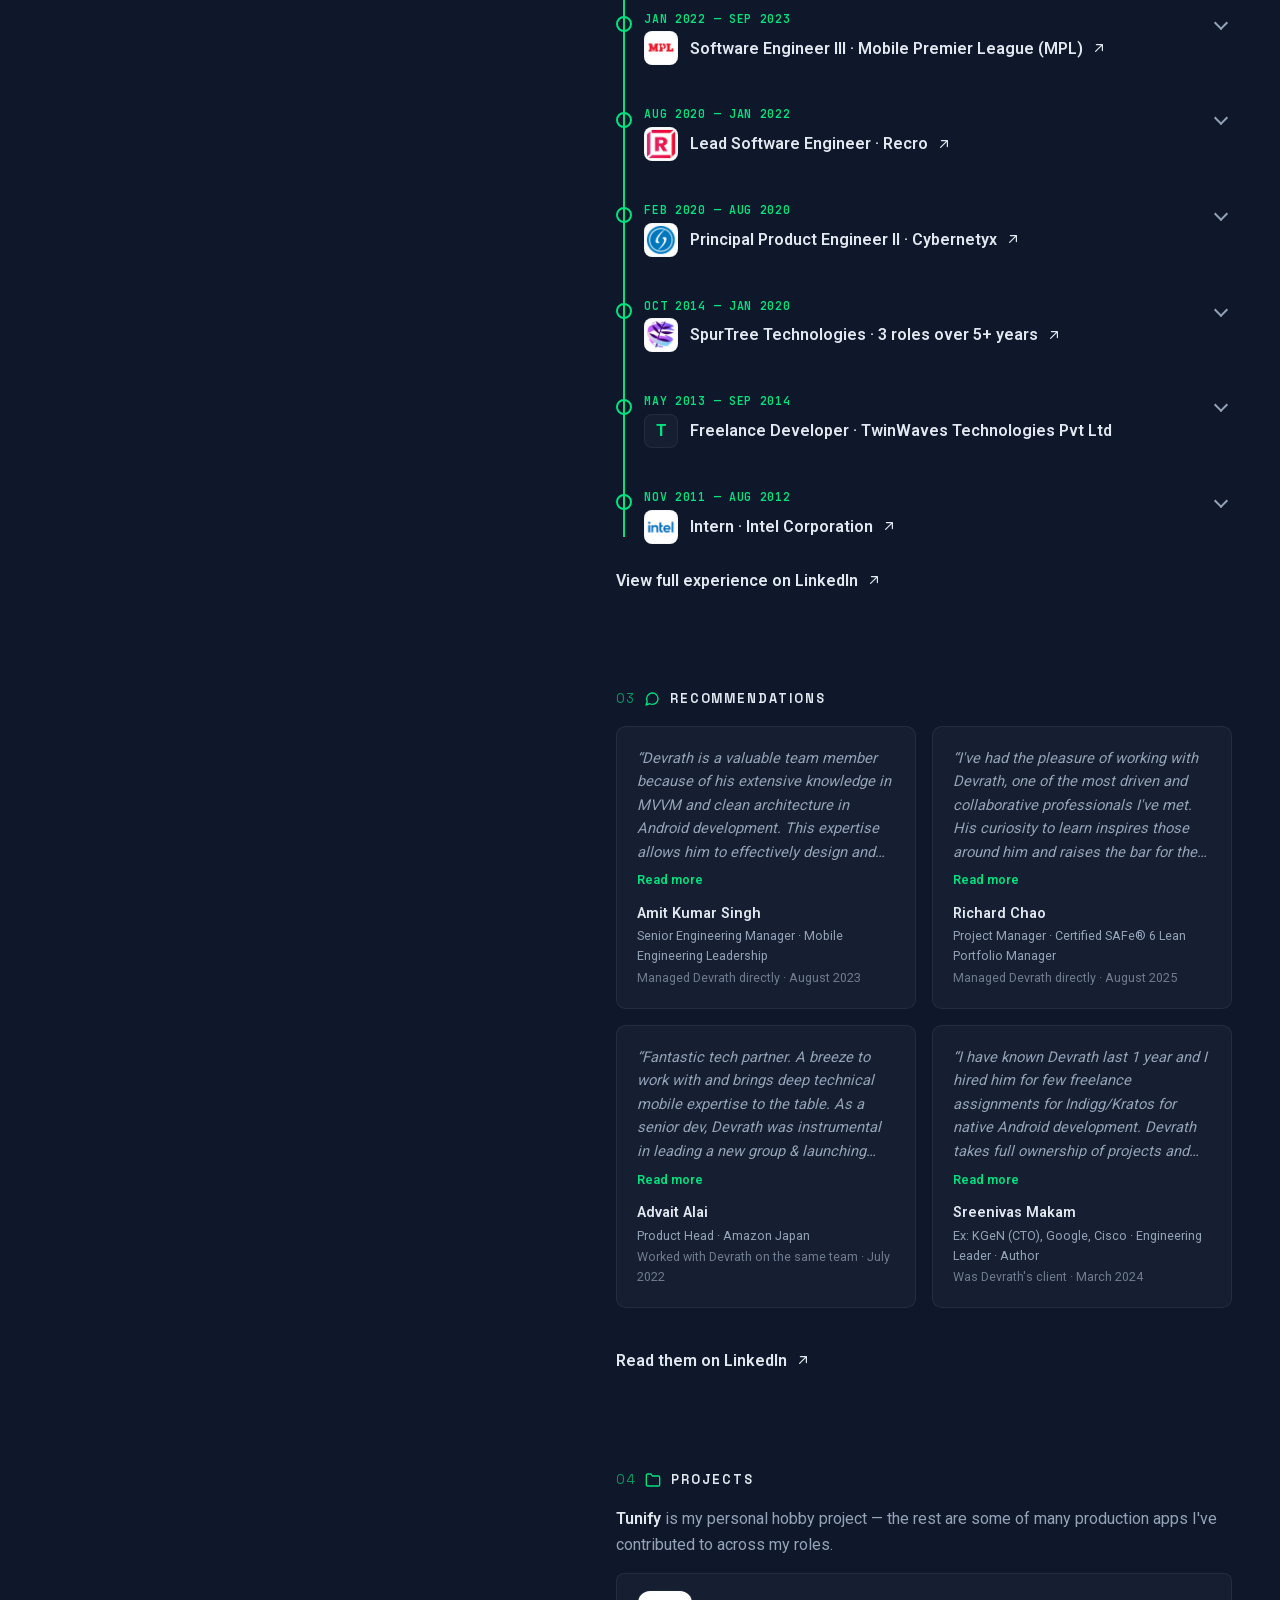
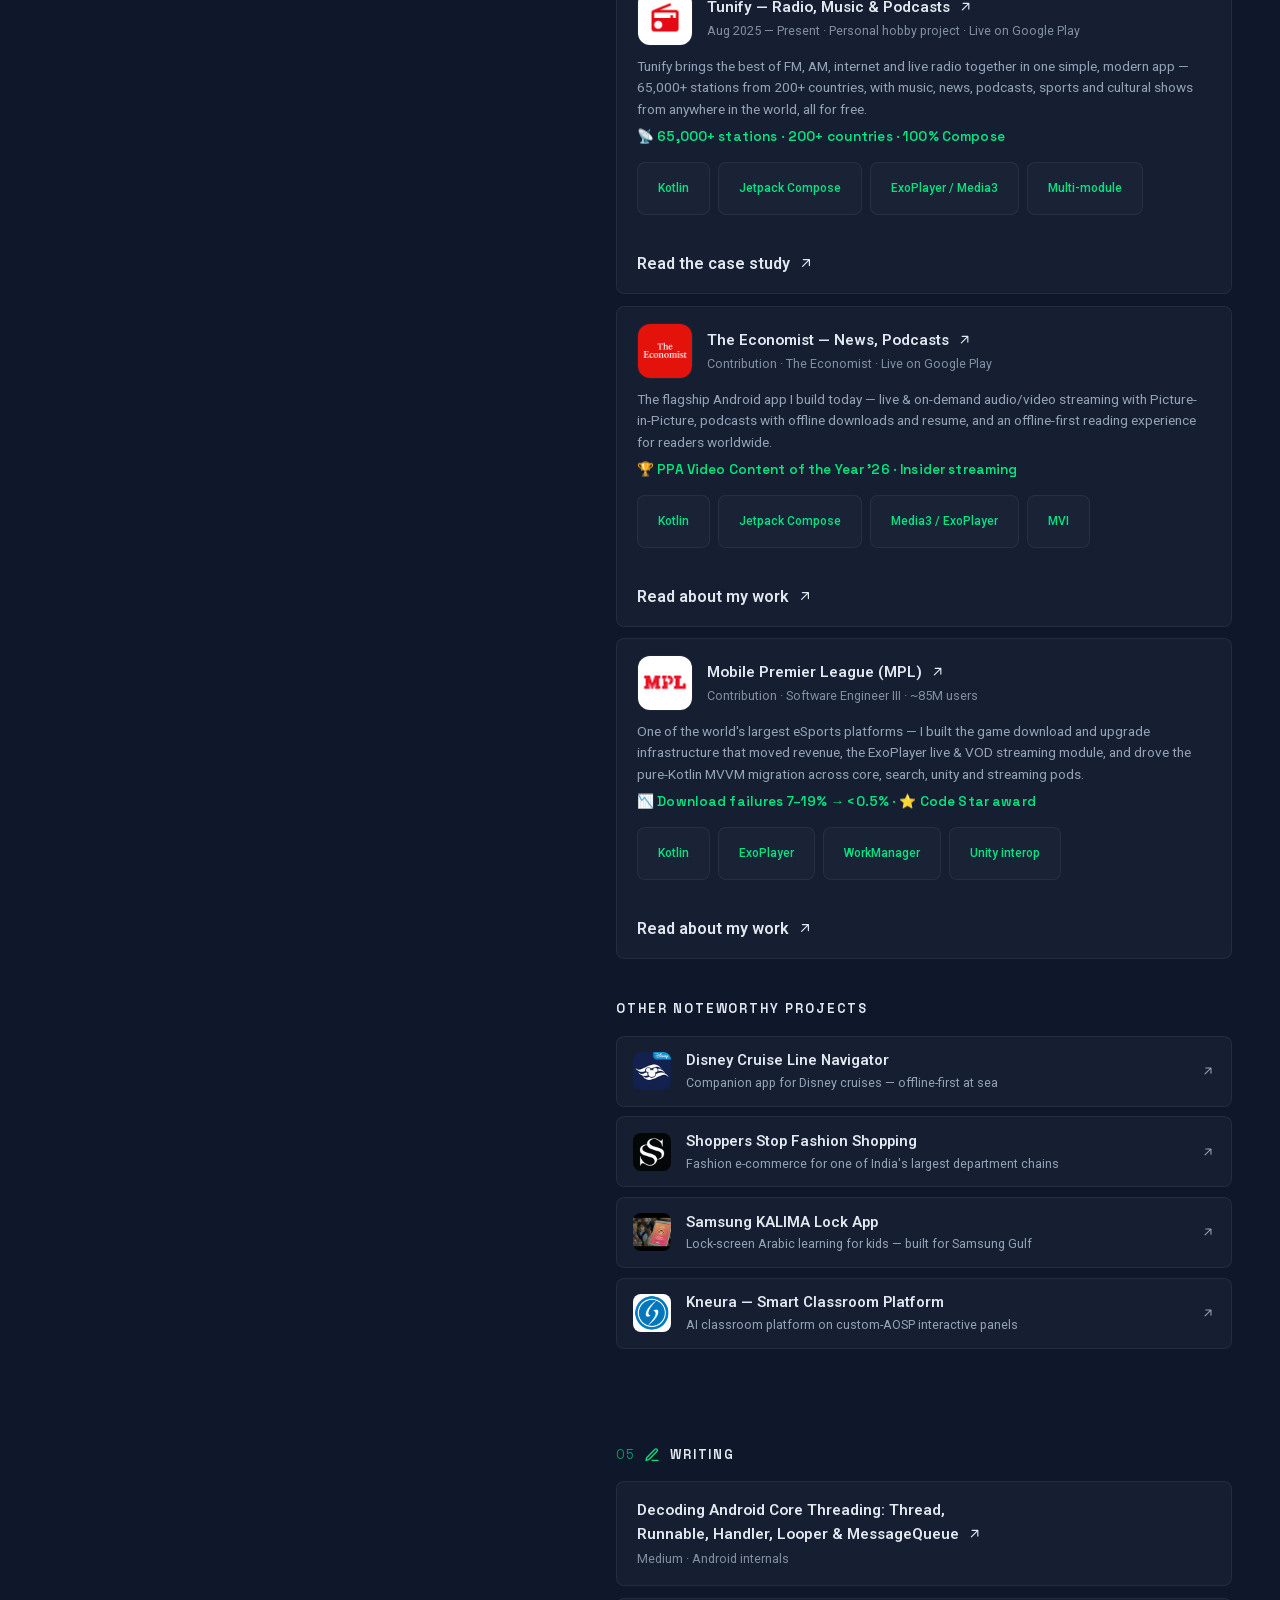
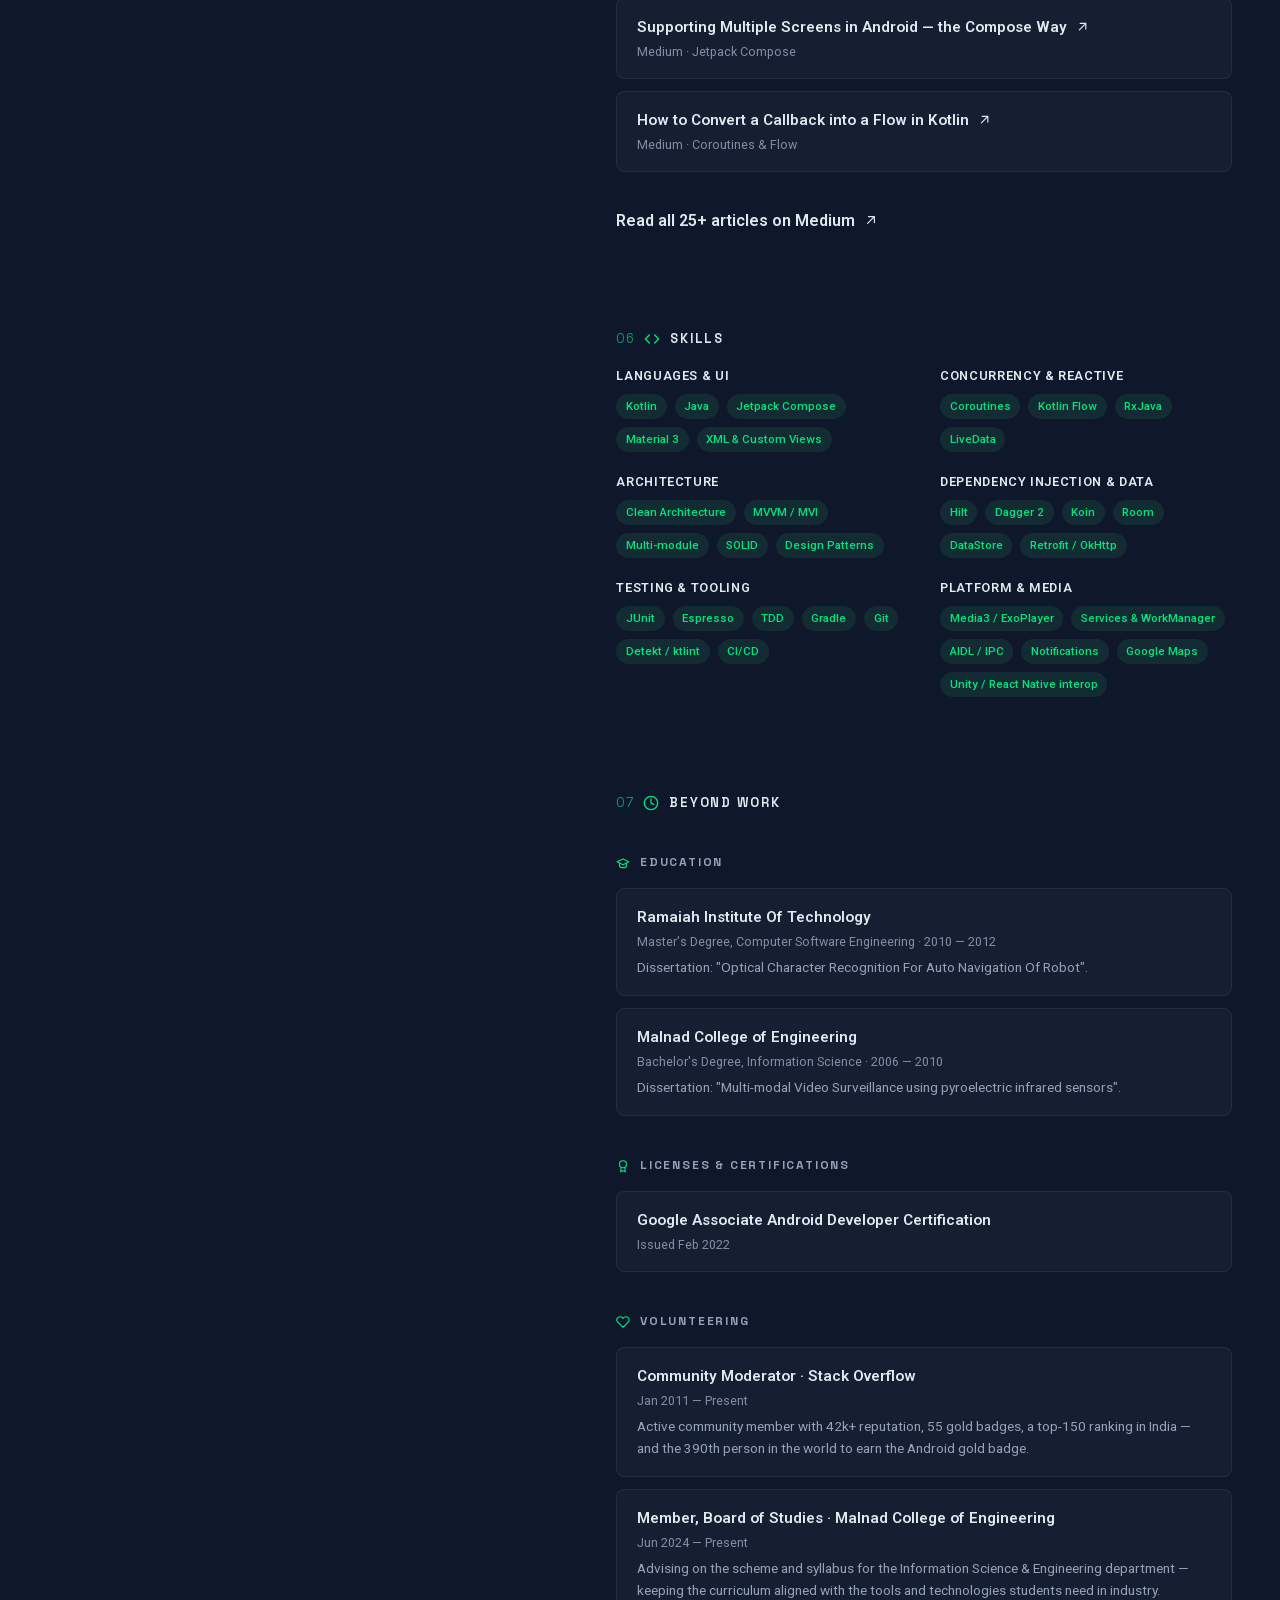
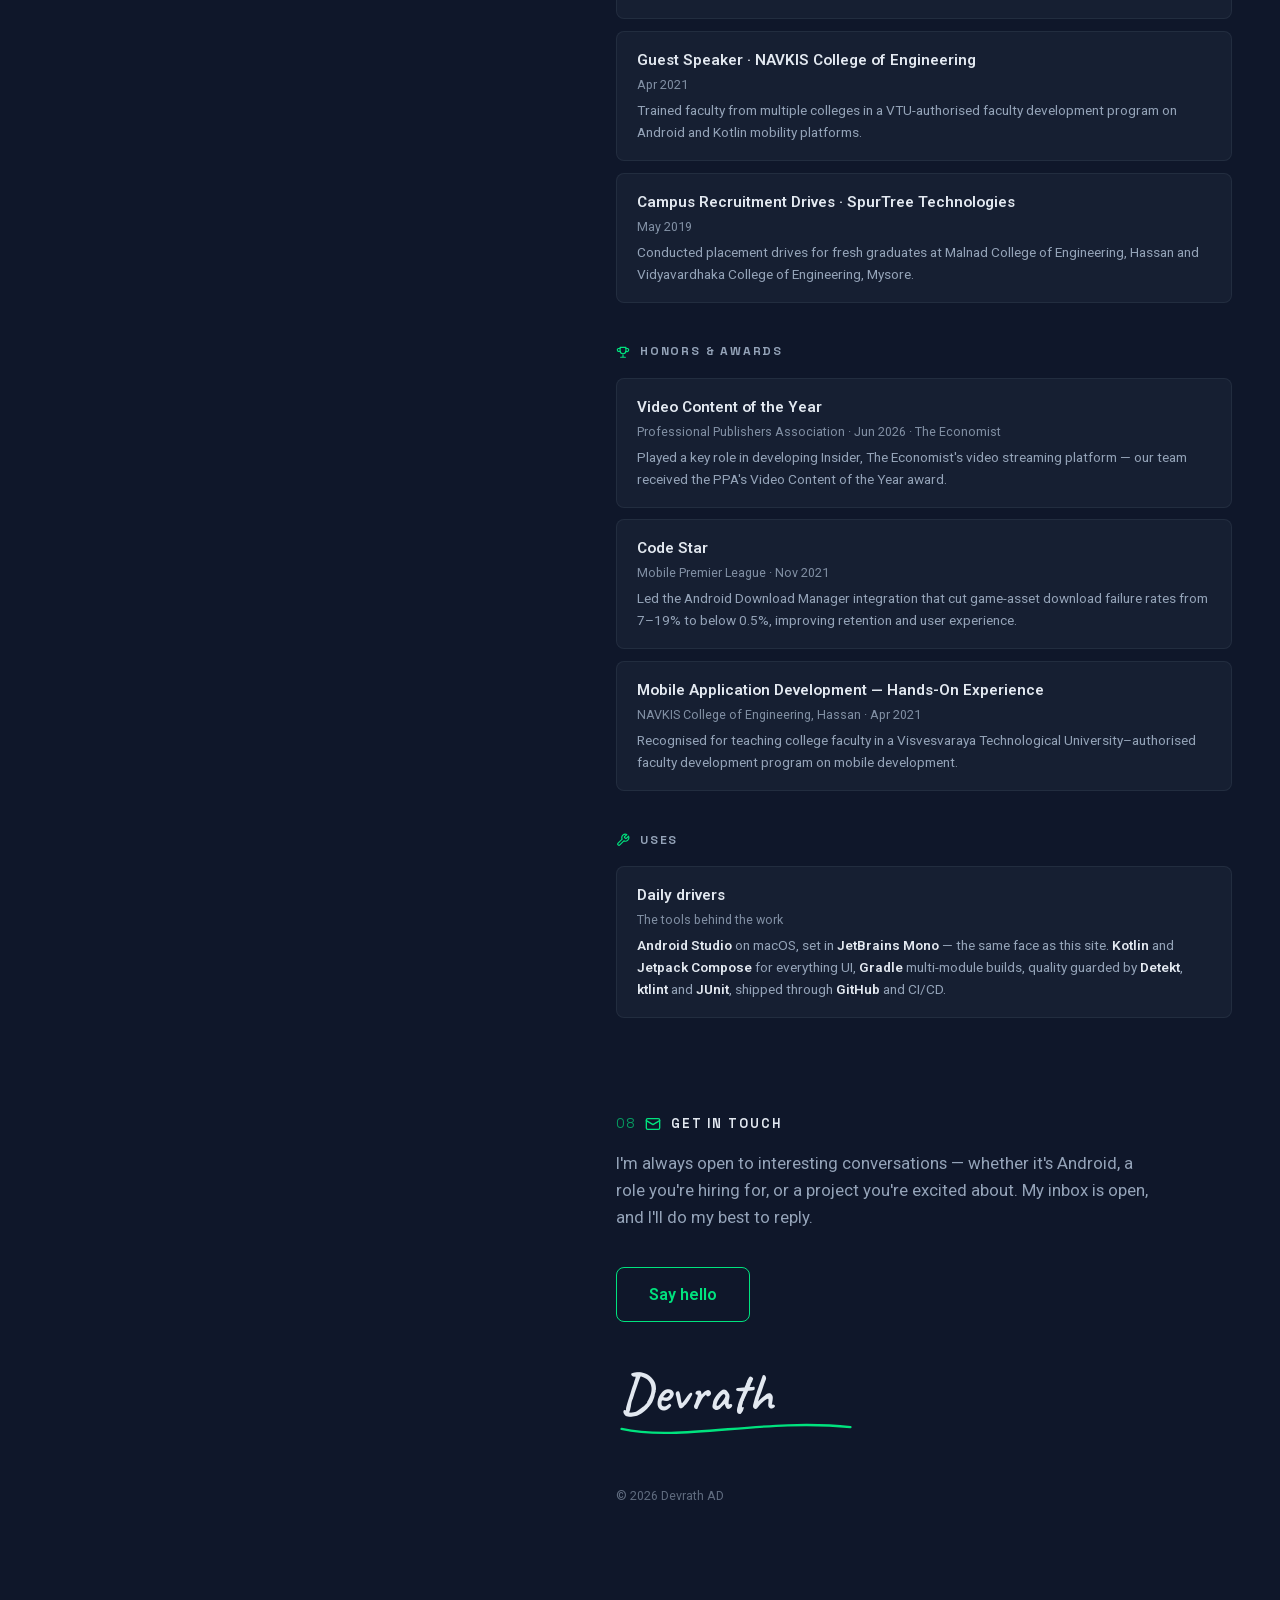
==== commit fdebe209: "Fix dissertation title and company name spelling - 'Multi-model' -> 'Multi-modal' and 'pyro-electric" ====
--- a/index.html
+++ b/index.html
@@ -327,7 +327,7 @@
             <details class="tl-details">
               <summary>
                 <span class="tl-date">May 2013 — Sep 2014</span>
-                <div class="tl-head" data-tip="1 yr 5 mos"><span class="co-logo co-fallback" aria-hidden="true">T</span><h4>Freelance Developer · TwinVaves Technologies Pvt Ltd</h4></div>
+                <div class="tl-head" data-tip="1 yr 5 mos"><span class="co-logo co-fallback" aria-hidden="true">T</span><h4>Freelance Developer · TwinWaves Technologies Pvt Ltd</h4></div>
               </summary>
               <div class="tl-body">
                 <p>Led development of the "GodiswithMe" app end-to-end — research, story-path design, development, testing, Play Store deployment and maintenance — reaching 8,000+ downloads worldwide.</p>
@@ -579,7 +579,7 @@
           <li>
             <h4>Malnad College of Engineering</h4>
             <span class="item-sub">Bachelor's Degree, Information Science · 2006 — 2010</span>
-            <p>Dissertation: "Multi-model Video Surveillance using pyro-electric infrared sensors".</p>
+            <p>Dissertation: "Multi-modal Video Surveillance using pyroelectric infrared sensors".</p>
           </li>
         </ul>
                 <h4 class="beyond-sub"><svg class="sh-icon" width="16" height="16" viewBox="0 0 24 24" fill="none" stroke="currentColor" stroke-width="2" stroke-linecap="round" stroke-linejoin="round" aria-hidden="true"><circle cx="12" cy="9" r="6"/><path d="M9 14.5 8 22l4-2 4 2-1-7.5"/></svg> Licenses &amp; Certifications</h4>
